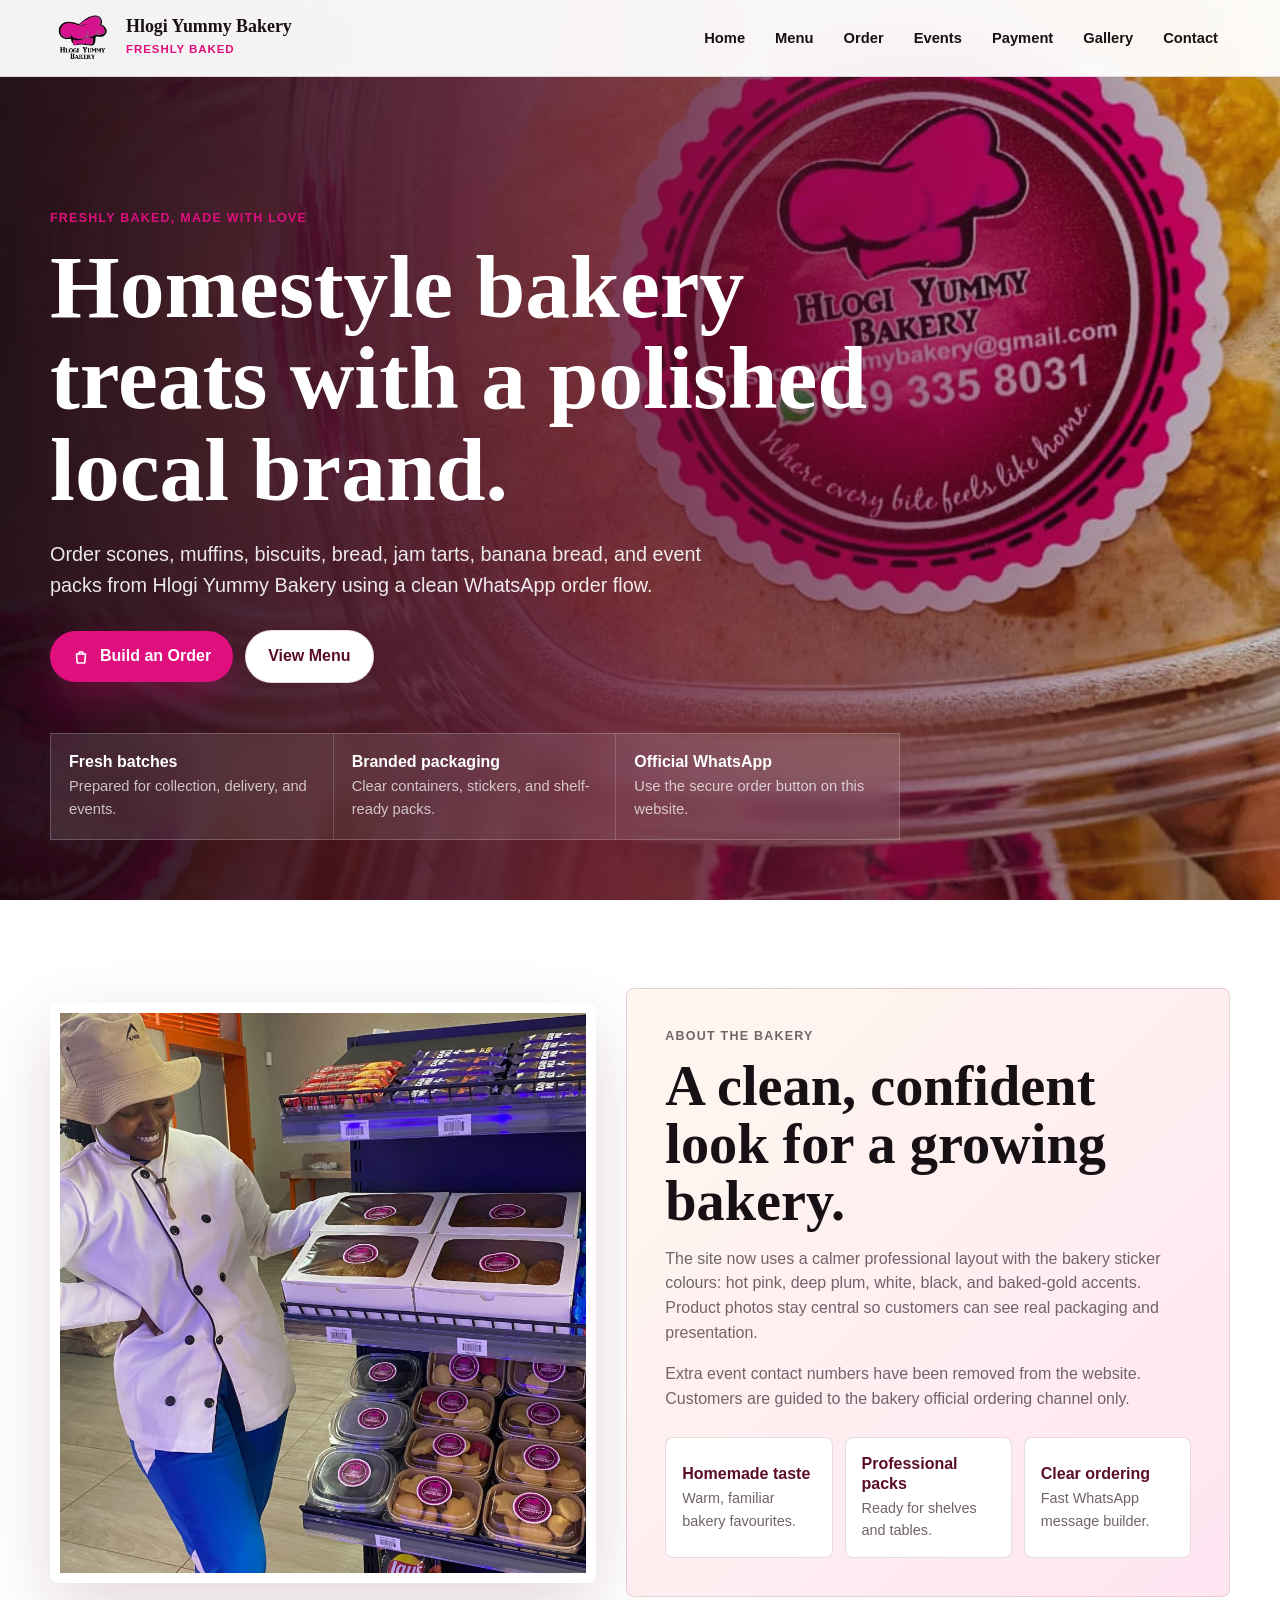
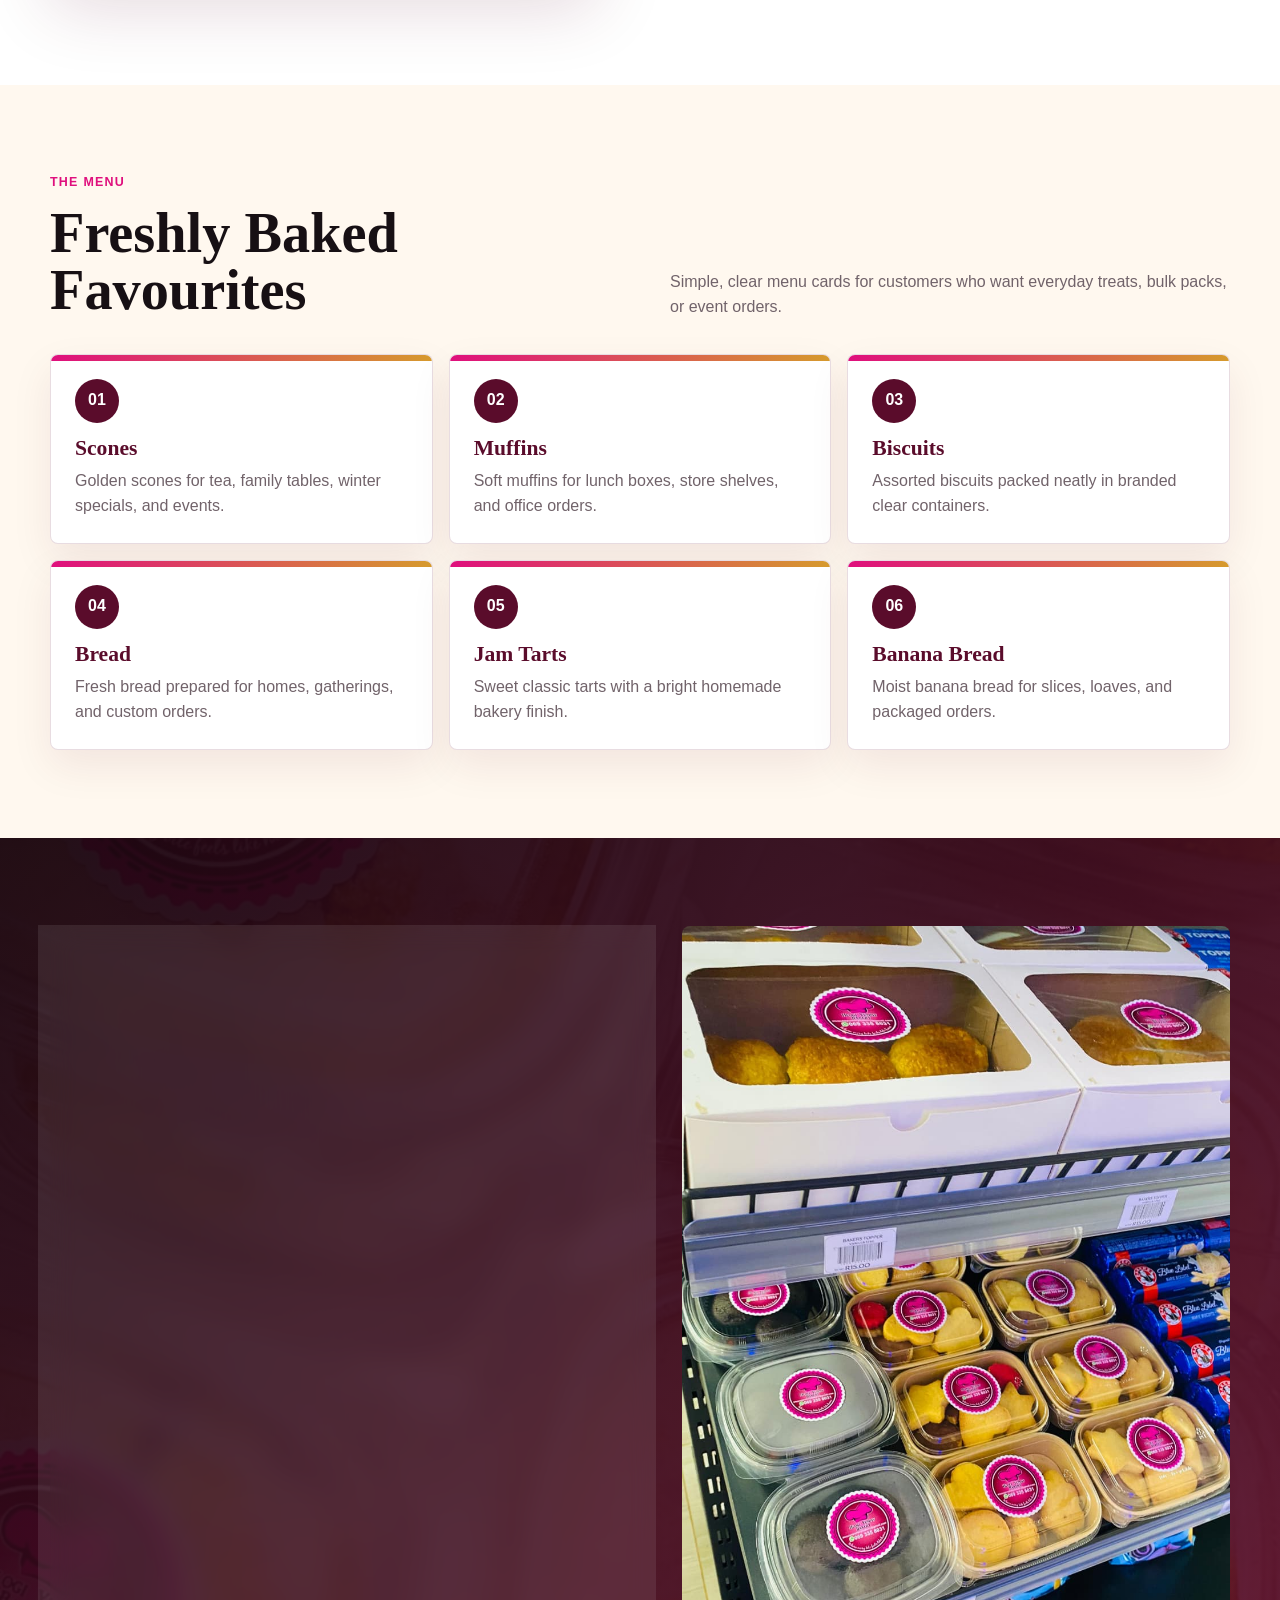
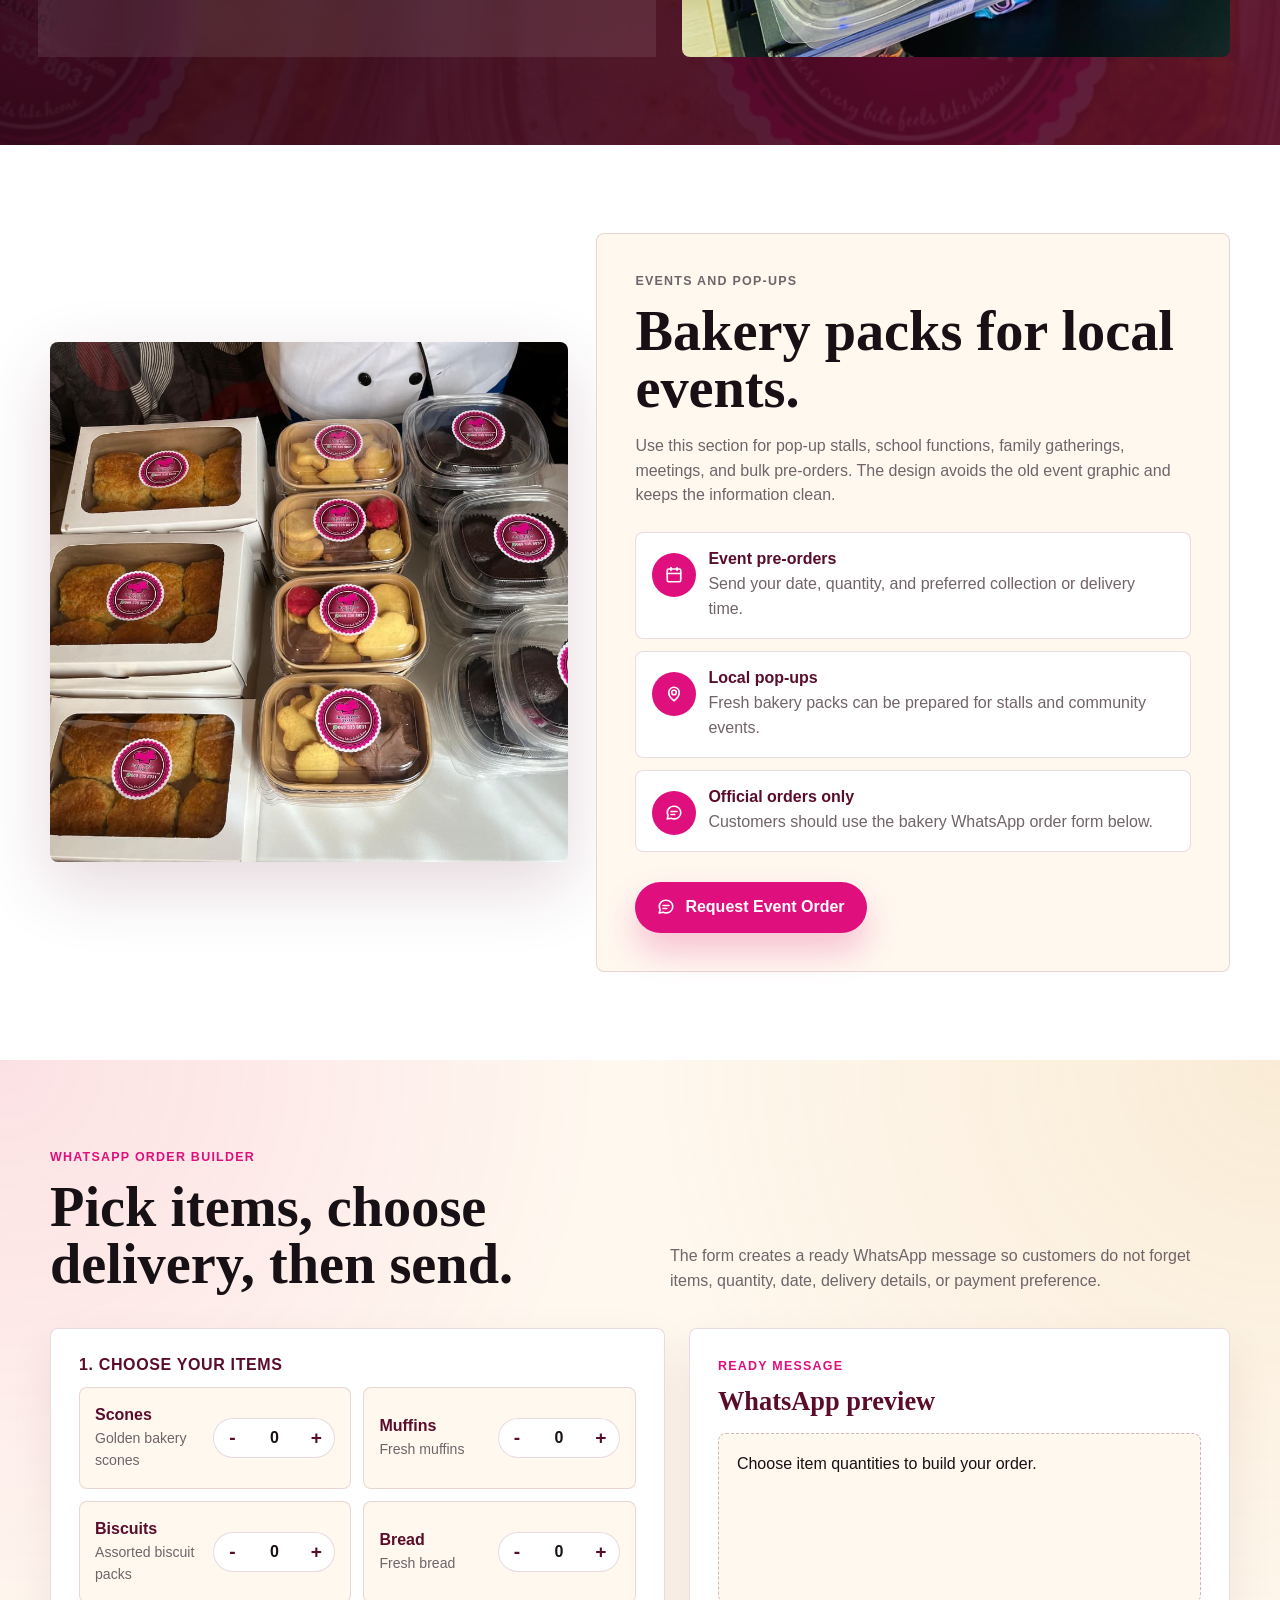
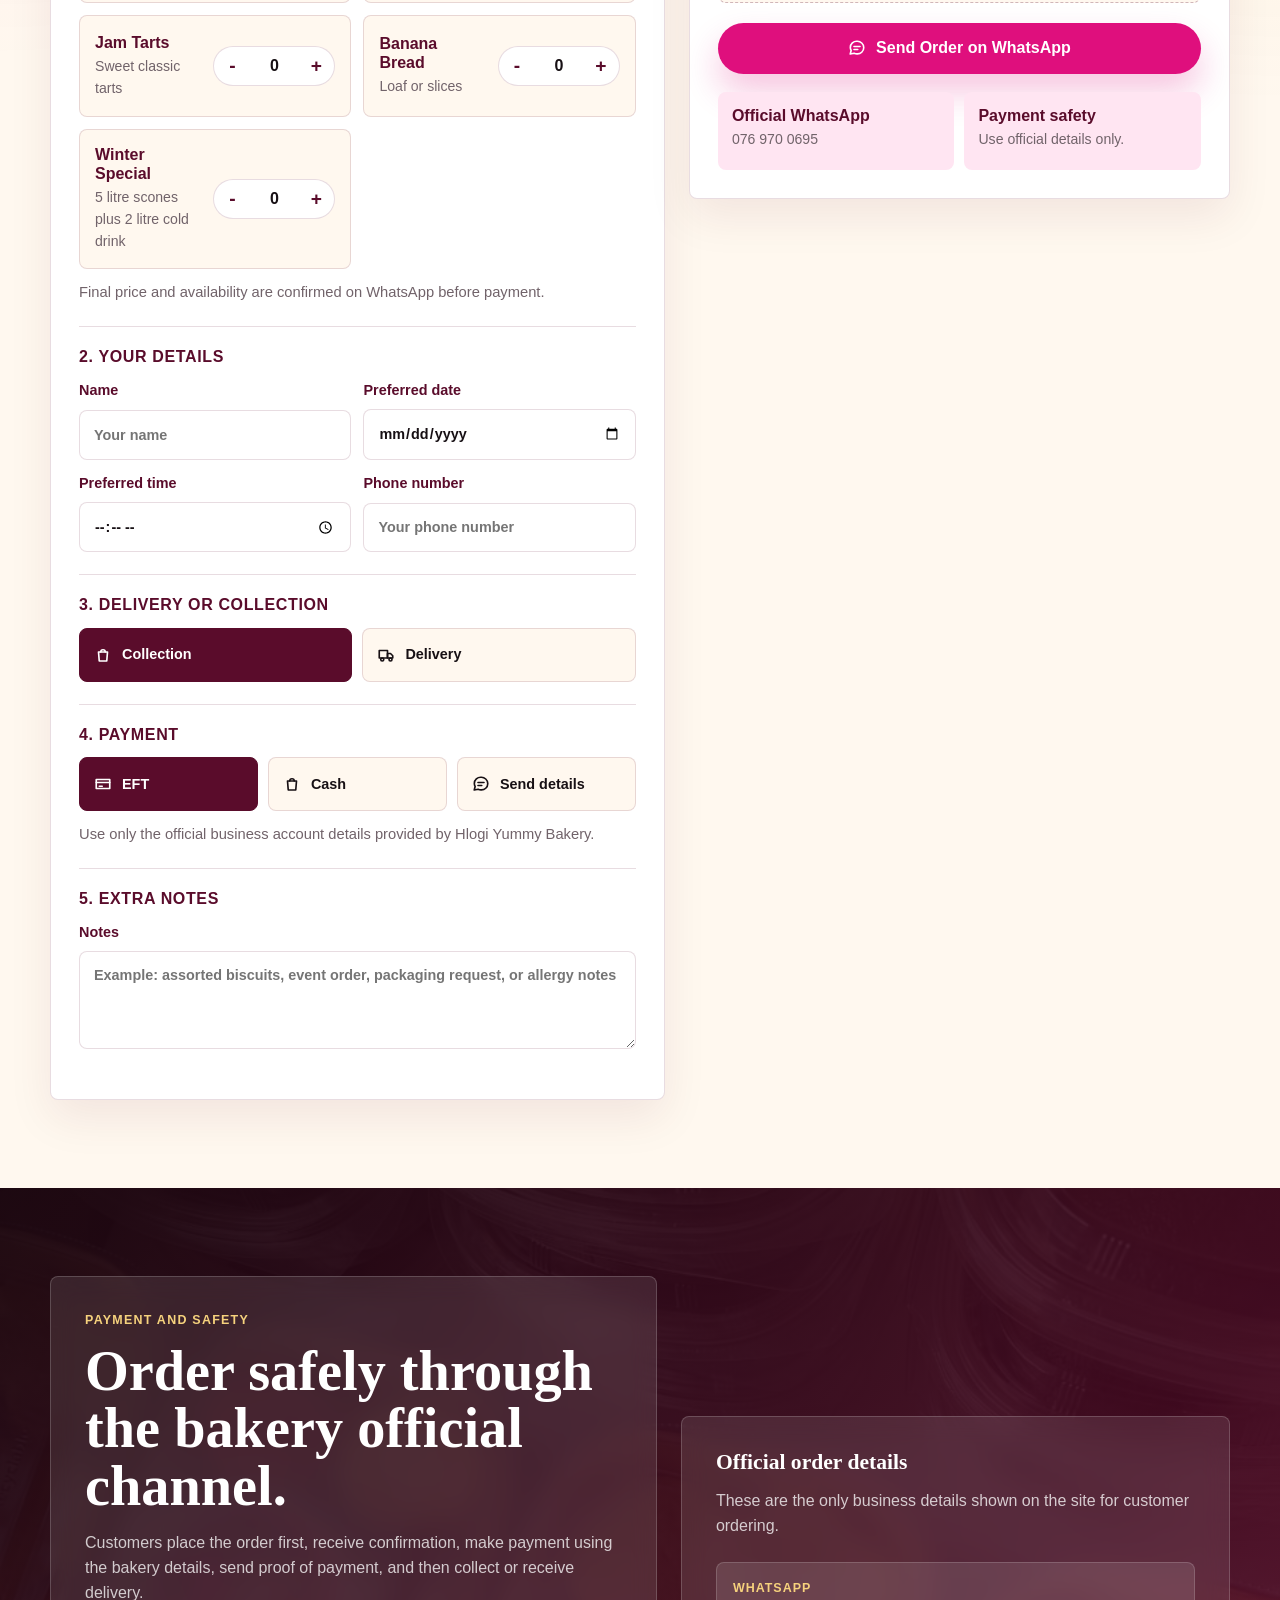
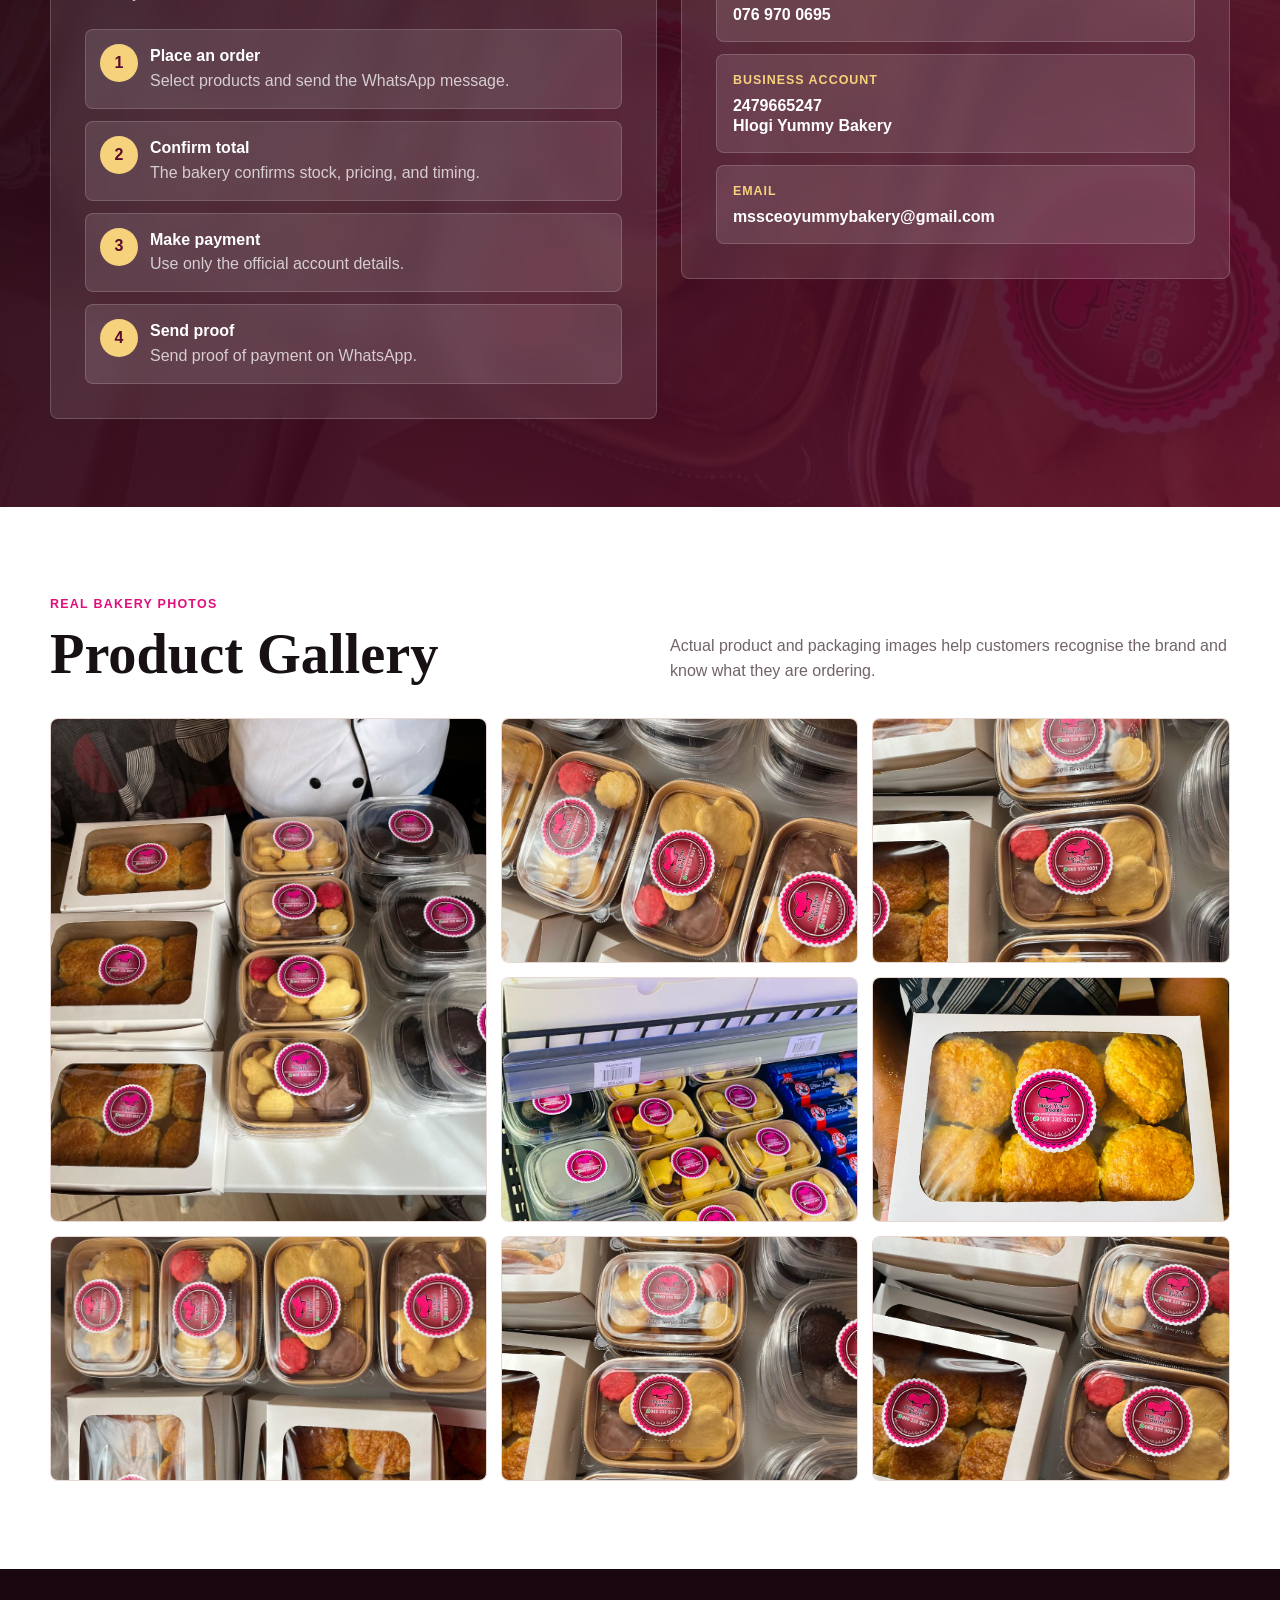
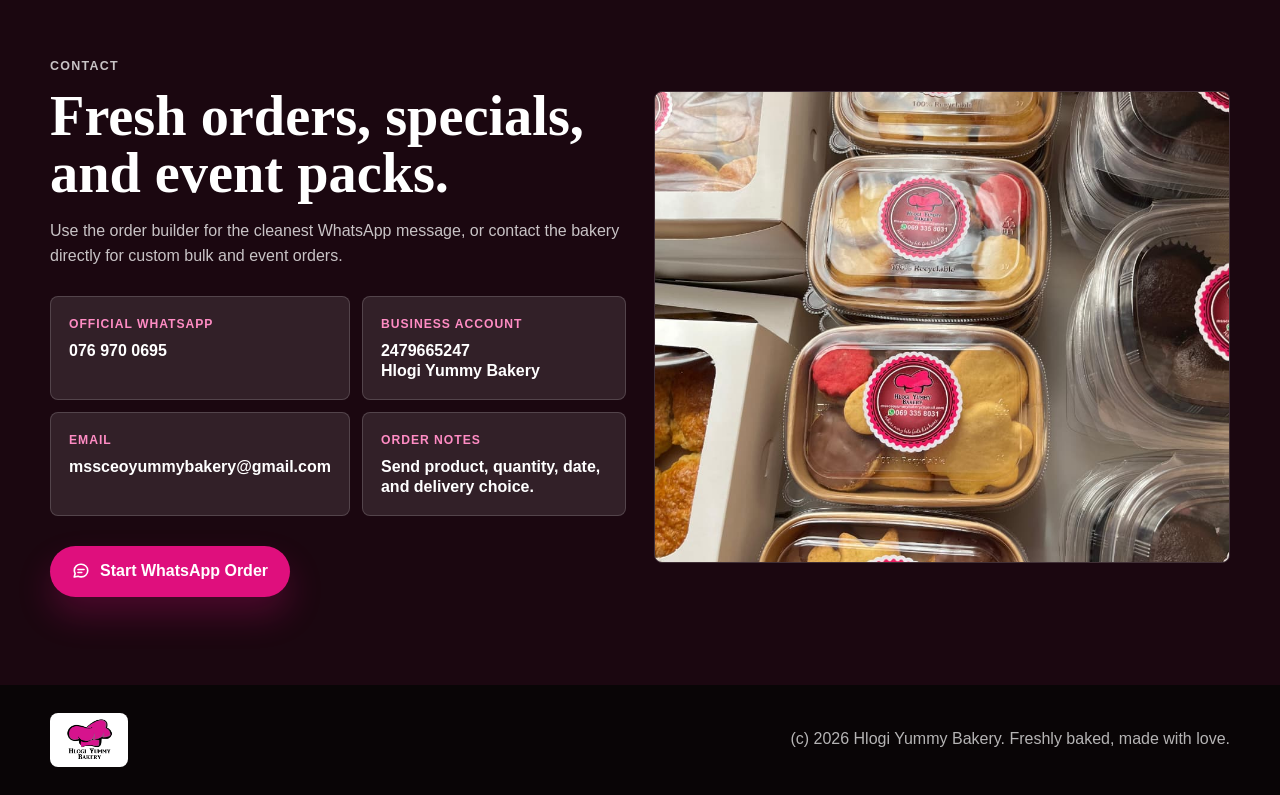
==== index.html @ 064616af "Add files via upload" ====
<!DOCTYPE html>
<html lang="en">
<head>
    <meta charset="UTF-8">
    <meta name="viewport" content="width=device-width, initial-scale=1.0">
    <title>Hlogi Yummy Bakery | Freshly Baked, Made with Love</title>
    <style>
        :root {
            --pink: #df0f7d;
            --pink-soft: #ffe5f2;
            --plum: #5a0c2b;
            --plum-dark: #1b0710;
            --ink: #171014;
            --muted: #71636a;
            --cream: #fff8ef;
            --white: #ffffff;
            --gold: #d69a2d;
            --line: rgba(90, 12, 43, 0.14);
            --shadow: 0 24px 70px rgba(90, 12, 43, 0.16);
            --radius: 8px;
        }

        * { box-sizing: border-box; }
        html { scroll-behavior: smooth; }
        body {
            margin: 0;
            color: var(--ink);
            background: var(--cream);
            font-family: Arial, Helvetica, sans-serif;
            line-height: 1.55;
        }
        img { display: block; width: 100%; }
        a { color: inherit; }
        button, input, textarea { font: inherit; }

        .icon {
            width: 18px;
            height: 18px;
            flex: 0 0 auto;
            fill: none;
            stroke: currentColor;
            stroke-linecap: round;
            stroke-linejoin: round;
            stroke-width: 2.2;
        }

        .button {
            min-height: 48px;
            display: inline-flex;
            align-items: center;
            justify-content: center;
            gap: 10px;
            padding: 13px 22px;
            border: 0;
            border-radius: 999px;
            color: var(--white);
            background: var(--pink);
            font-weight: 900;
            text-decoration: none;
            cursor: pointer;
            box-shadow: 0 18px 34px rgba(223, 15, 125, 0.24);
            transition: transform 180ms ease, background 180ms ease;
        }
        .button:hover { transform: translateY(-2px); background: var(--plum); }
        .button.secondary {
            color: var(--plum);
            background: var(--white);
            border: 1px solid var(--line);
            box-shadow: none;
        }

        .nav {
            position: fixed;
            inset: 0 0 auto;
            z-index: 50;
            background: rgba(255, 255, 255, 0.95);
            border-bottom: 1px solid var(--line);
            backdrop-filter: blur(18px);
        }
        .nav-inner {
            width: min(1180px, calc(100% - 32px));
            min-height: 76px;
            margin: 0 auto;
            display: flex;
            align-items: center;
            justify-content: space-between;
            gap: 22px;
        }
        .brand {
            min-width: max-content;
            display: flex;
            align-items: center;
            gap: 12px;
            text-decoration: none;
        }
        .brand img {
            width: 64px;
            height: 50px;
            object-fit: contain;
        }
        .brand-copy {
            display: block;
        }
        .brand-copy strong {
            display: block;
            color: var(--ink);
            font-family: Georgia, "Times New Roman", serif;
            font-size: 1.12rem;
            line-height: 1;
        }
        .brand-copy span {
            display: block;
            margin-top: 5px;
            color: var(--pink);
            font-size: 0.72rem;
            font-weight: 900;
            letter-spacing: 0.08em;
            text-transform: uppercase;
        }
        .nav-links {
            display: flex;
            align-items: center;
            justify-content: flex-end;
            gap: 6px;
            flex-wrap: wrap;
        }
        .nav-links a {
            padding: 10px 12px;
            border-radius: 999px;
            color: var(--ink);
            font-size: 0.92rem;
            font-weight: 800;
            text-decoration: none;
        }
        .nav-links a:hover {
            color: var(--white);
            background: var(--pink);
        }
        .nav-toggle {
            display: none;
            width: 44px;
            height: 44px;
            place-items: center;
            border: 1px solid var(--line);
            border-radius: 50%;
            color: var(--plum);
            background: var(--white);
            cursor: pointer;
        }
        .nav-toggle span {
            width: 18px;
            height: 2px;
            display: block;
            background: currentColor;
            border-radius: 999px;
            transition: transform 180ms ease, opacity 180ms ease;
        }
        .nav-toggle span + span { margin-top: 4px; }
        .nav.is-open .nav-toggle span:first-child { transform: translateY(6px) rotate(45deg); }
        .nav.is-open .nav-toggle span:nth-child(2) { opacity: 0; }
        .nav.is-open .nav-toggle span:last-child { transform: translateY(-6px) rotate(-45deg); }

        .container {
            width: min(1180px, calc(100% - 44px));
            margin: 0 auto;
        }
        section { padding: 88px 0; }
        .eyebrow {
            margin: 0 0 12px;
            color: var(--pink);
            font-size: 0.78rem;
            font-weight: 900;
            letter-spacing: 0.1em;
            text-transform: uppercase;
        }
        h1, h2, h3 {
            margin: 0;
            font-family: Georgia, "Times New Roman", serif;
            line-height: 1.02;
            letter-spacing: 0;
        }
        h1 {
            max-width: 850px;
            color: var(--white);
            font-size: clamp(3rem, 7vw, 6rem);
            font-weight: 700;
        }
        h2 {
            color: var(--ink);
            font-size: clamp(2rem, 4.4vw, 3.8rem);
        }
        h3 {
            color: var(--plum);
            font-size: 1.35rem;
        }
        .section-head {
            display: flex;
            align-items: end;
            justify-content: space-between;
            gap: 28px;
            margin-bottom: 34px;
        }
        .section-head p:last-child {
            max-width: 560px;
            margin: 0;
            color: var(--muted);
        }

        .hero {
            min-height: 100vh;
            padding: 128px 0 60px;
            display: grid;
            align-items: end;
            background:
                linear-gradient(90deg, rgba(27, 7, 16, 0.94), rgba(90, 12, 43, 0.78) 48%, rgba(27, 7, 16, 0.18)),
                url("assets/hero-packaging.jpeg") center/cover;
        }
        .hero-logo {
            width: min(240px, 64vw);
            margin-bottom: 24px;
            padding: 14px;
            background: rgba(255, 255, 255, 0.95);
            border-radius: var(--radius);
            box-shadow: var(--shadow);
        }
        .hero p:not(.eyebrow) {
            max-width: 670px;
            margin: 24px 0 30px;
            color: rgba(255, 255, 255, 0.9);
            font-size: clamp(1.04rem, 2vw, 1.24rem);
        }
        .hero-actions {
            display: flex;
            align-items: center;
            gap: 12px;
            flex-wrap: wrap;
        }
        .hero-stats {
            width: min(850px, 100%);
            margin-top: 50px;
            display: grid;
            grid-template-columns: repeat(3, 1fr);
            border: 1px solid rgba(255, 255, 255, 0.2);
            background: rgba(255, 255, 255, 0.1);
            backdrop-filter: blur(12px);
        }
        .hero-stats div {
            padding: 18px;
            border-right: 1px solid rgba(255, 255, 255, 0.18);
        }
        .hero-stats div:last-child { border-right: 0; }
        .hero-stats strong {
            display: block;
            color: var(--white);
            line-height: 1.2;
        }
        .hero-stats span {
            display: block;
            margin-top: 4px;
            color: rgba(255, 255, 255, 0.72);
            font-size: 0.92rem;
        }

        .about {
            background: var(--white);
        }
        .about-grid {
            display: grid;
            grid-template-columns: 0.95fr 1.05fr;
            gap: 30px;
            align-items: center;
        }
        .photo-frame {
            overflow: hidden;
            border-radius: var(--radius);
            border: 10px solid var(--white);
            box-shadow: var(--shadow);
        }
        .photo-frame img {
            height: 560px;
            object-fit: cover;
        }
        .about-panel {
            padding: 38px;
            border: 1px solid var(--line);
            border-radius: var(--radius);
            background: linear-gradient(135deg, var(--cream), var(--pink-soft));
        }
        .about-panel p {
            color: var(--muted);
        }
        .brand-points {
            display: grid;
            grid-template-columns: repeat(3, 1fr);
            gap: 12px;
            margin-top: 26px;
        }
        .brand-points div {
            min-height: 82px;
            padding: 16px;
            display: grid;
            align-content: center;
            border: 1px solid var(--line);
            border-radius: var(--radius);
            background: var(--white);
        }
        .brand-points strong {
            color: var(--plum);
            line-height: 1.2;
        }
        .brand-points span {
            margin-top: 4px;
            color: var(--muted);
            font-size: 0.9rem;
        }

        .menu {
            background: var(--cream);
        }
        .menu-grid {
            display: grid;
            grid-template-columns: repeat(3, 1fr);
            gap: 16px;
        }
        .menu-card {
            min-height: 190px;
            padding: 24px;
            display: flex;
            flex-direction: column;
            justify-content: space-between;
            position: relative;
            overflow: hidden;
            border: 1px solid var(--line);
            border-radius: var(--radius);
            background: var(--white);
            box-shadow: 0 16px 42px rgba(90, 12, 43, 0.08);
        }
        .menu-card::before {
            content: "";
            position: absolute;
            inset: 0 0 auto;
            height: 6px;
            background: linear-gradient(90deg, var(--pink), var(--gold));
        }
        .menu-card .number {
            width: 44px;
            height: 44px;
            display: grid;
            place-items: center;
            border-radius: 50%;
            color: var(--white);
            background: var(--plum);
            font-weight: 900;
        }
        .menu-card p {
            margin: 10px 0 0;
            color: var(--muted);
        }

        .special {
            color: var(--white);
            background:
                linear-gradient(135deg, rgba(27, 7, 16, 0.96), rgba(90, 12, 43, 0.9)),
                url("assets/multi-packages.jpeg") center/cover;
        }
        .special h2,
        .special h3 { color: var(--white); }
        .special .eyebrow { color: #f6d27d; }
        .special-grid {
            display: grid;
            grid-template-columns: 1.05fr 0.95fr;
            gap: 26px;
            align-items: stretch;
        }
        .special-card {
            padding: 38px;
            border: 1px solid rgba(255, 255, 255, 0.18);
            border-radius: var(--radius);
            background: rgba(255, 255, 255, 0.09);
            backdrop-filter: blur(12px);
        }
        .special-card p {
            color: rgba(255, 255, 255, 0.76);
        }
        .special-facts {
            display: grid;
            grid-template-columns: repeat(3, 1fr);
            gap: 12px;
            margin: 26px 0;
        }
        .special-facts div {
            min-height: 100px;
            padding: 16px;
            border: 1px solid rgba(255, 255, 255, 0.18);
            border-radius: var(--radius);
            background: rgba(255, 255, 255, 0.12);
        }
        .special-facts strong {
            display: block;
            color: #f6d27d;
            font-size: 1.4rem;
            line-height: 1.1;
        }
        .special-facts span {
            display: block;
            margin-top: 5px;
            color: rgba(255, 255, 255, 0.72);
            font-size: 0.9rem;
        }
        .special-photo {
            overflow: hidden;
            border-radius: var(--radius);
        }
        .special-photo img {
            height: 100%;
            min-height: 430px;
            object-fit: cover;
        }

        .events {
            background: var(--white);
        }
        .event-grid {
            display: grid;
            grid-template-columns: 0.9fr 1.1fr;
            gap: 28px;
            align-items: center;
        }
        .event-image {
            overflow: hidden;
            border-radius: var(--radius);
            box-shadow: var(--shadow);
        }
        .event-image img {
            height: 520px;
            object-fit: cover;
        }
        .event-panel {
            padding: 38px;
            border: 1px solid var(--line);
            border-radius: var(--radius);
            background: var(--cream);
        }
        .event-panel p {
            color: var(--muted);
        }
        .event-list {
            display: grid;
            gap: 12px;
            margin: 24px 0 30px;
        }
        .event-item {
            display: grid;
            grid-template-columns: 44px 1fr;
            gap: 12px;
            align-items: start;
            padding: 16px;
            border: 1px solid var(--line);
            border-radius: var(--radius);
            background: var(--white);
        }
        .event-item .bubble {
            width: 44px;
            height: 44px;
            display: grid;
            place-items: center;
            border-radius: 50%;
            color: var(--white);
            background: var(--pink);
        }
        .event-item strong {
            display: block;
            color: var(--plum);
            line-height: 1.2;
        }
        .event-item span {
            display: block;
            margin-top: 4px;
            color: var(--muted);
        }

        .order {
            background:
                radial-gradient(circle at top left, rgba(223, 15, 125, 0.1), transparent 28%),
                radial-gradient(circle at top right, rgba(214, 154, 45, 0.13), transparent 30%),
                var(--cream);
        }
        .order-layout {
            display: grid;
            grid-template-columns: 1fr 0.88fr;
            gap: 24px;
            align-items: start;
        }
        .order-builder,
        .summary-panel {
            padding: 28px;
            border: 1px solid var(--line);
            border-radius: var(--radius);
            background: var(--white);
            box-shadow: 0 18px 45px rgba(90, 12, 43, 0.08);
        }
        .form-section {
            padding: 22px 0;
            border-top: 1px solid var(--line);
        }
        .form-section:first-child {
            padding-top: 0;
            border-top: 0;
        }
        .form-section h3 {
            margin-bottom: 14px;
            font-family: Arial, Helvetica, sans-serif;
            font-size: 1rem;
            font-weight: 900;
            letter-spacing: 0.04em;
            text-transform: uppercase;
        }
        .order-products {
            display: grid;
            grid-template-columns: repeat(2, 1fr);
            gap: 12px;
        }
        .product-row {
            min-height: 102px;
            padding: 15px;
            display: grid;
            grid-template-columns: 1fr auto;
            gap: 12px;
            align-items: center;
            border: 1px solid var(--line);
            border-radius: var(--radius);
            background: var(--cream);
        }
        .product-row strong {
            display: block;
            color: var(--plum);
            line-height: 1.2;
        }
        .product-row span {
            display: block;
            margin-top: 4px;
            color: var(--muted);
            font-size: 0.88rem;
        }
        .quantity-control {
            display: grid;
            grid-template-columns: 36px 48px 36px;
            align-items: center;
            overflow: hidden;
            border: 1px solid var(--line);
            border-radius: 999px;
            background: var(--white);
        }
        .quantity-control button {
            width: 36px;
            height: 38px;
            border: 0;
            color: var(--plum);
            background: transparent;
            font-size: 1.2rem;
            font-weight: 900;
            cursor: pointer;
        }
        .quantity-control input {
            width: 48px;
            height: 38px;
            border: 0;
            color: var(--ink);
            background: transparent;
            font-weight: 900;
            text-align: center;
        }
        .quantity-control input::-webkit-outer-spin-button,
        .quantity-control input::-webkit-inner-spin-button {
            margin: 0;
            appearance: none;
        }
        .field-grid {
            display: grid;
            grid-template-columns: repeat(2, 1fr);
            gap: 12px;
        }
        .field,
        .choice {
            display: grid;
            gap: 8px;
        }
        label {
            color: var(--plum);
            font-size: 0.9rem;
            font-weight: 900;
        }
        input[type="text"],
        input[type="date"],
        input[type="time"],
        textarea {
            width: 100%;
            min-height: 48px;
            padding: 12px 14px;
            border: 1px solid var(--line);
            border-radius: var(--radius);
            color: var(--ink);
            background: var(--white);
            outline: none;
        }
        textarea {
            min-height: 98px;
            resize: vertical;
        }
        input:focus,
        textarea:focus {
            border-color: var(--pink);
            box-shadow: 0 0 0 4px rgba(223, 15, 125, 0.12);
        }
        .choice-grid {
            display: grid;
            grid-template-columns: repeat(2, 1fr);
            gap: 10px;
        }
        .choice-grid.three {
            grid-template-columns: repeat(3, 1fr);
        }
        .choice input {
            position: absolute;
            opacity: 0;
            pointer-events: none;
        }
        .choice span {
            min-height: 54px;
            display: flex;
            align-items: center;
            gap: 10px;
            padding: 13px 14px;
            border: 1px solid var(--line);
            border-radius: var(--radius);
            color: var(--ink);
            background: var(--cream);
            font-weight: 800;
            cursor: pointer;
        }
        .choice input:checked + span {
            color: var(--white);
            background: var(--plum);
            border-color: var(--plum);
        }
        .delivery-fields[hidden] { display: none; }
        .delivery-fields { margin-top: 12px; }
        .form-note {
            margin: 12px 0 0;
            color: var(--muted);
            font-size: 0.92rem;
        }
        .summary-panel {
            position: sticky;
            top: 100px;
        }
        .summary-panel h3 {
            font-size: 1.65rem;
        }
        .summary-box {
            min-height: 170px;
            margin: 18px 0 20px;
            padding: 18px;
            white-space: pre-line;
            border: 1px dashed rgba(90, 12, 43, 0.28);
            border-radius: var(--radius);
            color: var(--ink);
            background: var(--cream);
        }
        .summary-panel .button { width: 100%; }
        .summary-meta {
            display: grid;
            grid-template-columns: repeat(2, 1fr);
            gap: 10px;
            margin-top: 18px;
        }
        .summary-meta div {
            min-height: 78px;
            padding: 14px;
            border-radius: var(--radius);
            background: var(--pink-soft);
        }
        .summary-meta strong {
            display: block;
            color: var(--plum);
            line-height: 1.2;
        }
        .summary-meta span {
            display: block;
            margin-top: 4px;
            color: var(--muted);
            font-size: 0.88rem;
        }

        .payment {
            color: var(--white);
            background:
                linear-gradient(135deg, rgba(27, 7, 16, 0.96), rgba(90, 12, 43, 0.9)),
                url("assets/cookie-packs.jpeg") center/cover;
        }
        .payment h2,
        .payment h3 { color: var(--white); }
        .payment .eyebrow { color: #f6d27d; }
        .payment-grid {
            display: grid;
            grid-template-columns: 1.05fr 0.95fr;
            gap: 24px;
            align-items: center;
        }
        .payment-card,
        .payment-details {
            padding: 34px;
            border: 1px solid rgba(255, 255, 255, 0.18);
            border-radius: var(--radius);
            background: rgba(255, 255, 255, 0.1);
            backdrop-filter: blur(12px);
        }
        .payment-card p,
        .payment-details p {
            color: rgba(255, 255, 255, 0.76);
        }
        .steps {
            display: grid;
            gap: 12px;
            margin: 24px 0 0;
            padding: 0;
            list-style: none;
        }
        .steps li {
            display: grid;
            grid-template-columns: 38px 1fr;
            gap: 12px;
            padding: 14px;
            border: 1px solid rgba(255, 255, 255, 0.16);
            border-radius: var(--radius);
            background: rgba(255, 255, 255, 0.11);
        }
        .steps b {
            width: 38px;
            height: 38px;
            display: grid;
            place-items: center;
            border-radius: 50%;
            color: var(--plum);
            background: #f6d27d;
        }
        .steps strong {
            display: block;
            color: var(--white);
        }
        .steps span {
            color: rgba(255, 255, 255, 0.74);
        }
        .detail-list {
            display: grid;
            gap: 12px;
            margin-top: 24px;
        }
        .detail-list div {
            padding: 16px;
            border: 1px solid rgba(255, 255, 255, 0.16);
            border-radius: var(--radius);
            background: rgba(255, 255, 255, 0.11);
        }
        .detail-list span {
            display: block;
            color: #f6d27d;
            font-size: 0.78rem;
            font-weight: 900;
            letter-spacing: 0.08em;
            text-transform: uppercase;
        }
        .detail-list strong {
            display: block;
            margin-top: 6px;
            color: var(--white);
            line-height: 1.25;
        }

        .gallery {
            background: var(--white);
        }
        .gallery-grid {
            display: grid;
            grid-template-columns: 1.1fr 0.9fr 0.9fr;
            grid-auto-rows: 245px;
            gap: 14px;
        }
        .gallery-item {
            margin: 0;
            overflow: hidden;
            border: 1px solid var(--line);
            border-radius: var(--radius);
            background: var(--cream);
        }
        .gallery-item.large { grid-row: span 2; }
        .gallery-item img {
            height: 100%;
            object-fit: cover;
            transition: transform 240ms ease;
        }
        .gallery-item:hover img { transform: scale(1.04); }

        .contact {
            color: var(--white);
            background: var(--plum-dark);
        }
        .contact-grid {
            display: grid;
            grid-template-columns: 1fr 1fr;
            gap: 28px;
            align-items: center;
        }
        .contact h2 { color: var(--white); }
        .contact p {
            max-width: 590px;
            color: rgba(255, 255, 255, 0.76);
        }
        .contact-details {
            display: grid;
            grid-template-columns: repeat(2, 1fr);
            gap: 12px;
            margin: 28px 0 30px;
        }
        .contact-details div {
            min-height: 98px;
            padding: 18px;
            border: 1px solid rgba(255, 255, 255, 0.16);
            border-radius: var(--radius);
            background: rgba(255, 255, 255, 0.1);
        }
        .contact-details span {
            display: block;
            color: #ff8cc4;
            font-size: 0.76rem;
            font-weight: 900;
            letter-spacing: 0.08em;
            text-transform: uppercase;
        }
        .contact-details strong {
            display: block;
            margin-top: 7px;
            color: var(--white);
            line-height: 1.25;
        }
        .contact-photo {
            overflow: hidden;
            border-radius: var(--radius);
            border: 1px solid rgba(255, 255, 255, 0.16);
        }
        .contact-photo img {
            height: 470px;
            object-fit: cover;
        }

        footer {
            padding: 28px 0;
            color: rgba(255, 255, 255, 0.7);
            background: #090506;
        }
        .footer-inner {
            width: min(1180px, calc(100% - 44px));
            margin: 0 auto;
            display: flex;
            align-items: center;
            justify-content: space-between;
            gap: 18px;
            flex-wrap: wrap;
        }
        .footer-inner img {
            width: 78px;
            height: 54px;
            object-fit: contain;
            padding: 4px;
            border-radius: var(--radius);
            background: var(--white);
        }

        @media (max-width: 980px) {
            .hero { padding-top: 156px; }
            .about-grid,
            .special-grid,
            .event-grid,
            .order-layout,
            .payment-grid,
            .contact-grid {
                grid-template-columns: 1fr;
            }
            .menu-grid,
            .order-products {
                grid-template-columns: repeat(2, 1fr);
            }
            .summary-panel { position: static; }
            .gallery-grid { grid-template-columns: 1fr 1fr; }
            .gallery-item.large {
                grid-column: span 2;
                grid-row: span 1;
            }
        }

        @media (max-width: 680px) {
            .nav-inner {
                width: min(100% - 22px, 1180px);
                min-height: auto;
                padding: 10px 0;
                position: relative;
            }
            .brand img {
                width: 54px;
                height: 44px;
            }
            .brand-copy strong { font-size: 0.98rem; }
            .brand-copy span { font-size: 0.64rem; }
            .nav-toggle { display: inline-grid; }
            .nav-links {
                position: absolute;
                top: calc(100% + 10px);
                left: 0;
                right: 0;
                display: none;
                flex-direction: column;
                align-items: stretch;
                gap: 4px;
                padding: 10px;
                border: 1px solid var(--line);
                border-radius: var(--radius);
                background: var(--white);
                box-shadow: var(--shadow);
            }
            .nav.is-open .nav-links { display: flex; }
            .nav-links a {
                padding: 13px 14px;
                border-radius: var(--radius);
                font-size: 0.95rem;
            }
            .container,
            .footer-inner {
                width: min(100% - 32px, 1180px);
            }
            section { padding: 64px 0; }
            .hero {
                min-height: auto;
                padding: 116px 0 46px;
                background:
                    linear-gradient(180deg, rgba(27, 7, 16, 0.58), rgba(90, 12, 43, 0.6) 38%, rgba(27, 7, 16, 0.94)),
                    url("assets/closeup-packaging.jpeg") center top/cover;
            }
            .hero-actions,
            .button {
                width: 100%;
            }
            .hero-stats,
            .brand-points,
            .menu-grid,
            .special-facts,
            .order-products,
            .field-grid,
            .choice-grid,
            .choice-grid.three,
            .summary-meta,
            .contact-details,
            .gallery-grid {
                grid-template-columns: 1fr;
            }
            .hero-stats div {
                border-right: 0;
                border-bottom: 1px solid rgba(255, 255, 255, 0.18);
            }
            .hero-stats div:last-child { border-bottom: 0; }
            .section-head {
                align-items: flex-start;
                flex-direction: column;
            }
            .about-panel,
            .special-card,
            .event-panel,
            .order-builder,
            .summary-panel,
            .payment-card,
            .payment-details {
                padding: 22px;
            }
            .photo-frame img,
            .special-photo img,
            .event-image img,
            .contact-photo img {
                height: auto;
                min-height: 0;
            }
            .product-row { grid-template-columns: 1fr; }
            .quantity-control { width: 120px; }
            .gallery-grid { grid-auto-rows: 245px; }
            .gallery-item.large { grid-column: auto; }
            .footer-inner {
                align-items: flex-start;
                flex-direction: column;
            }
        }
    </style>
</head>
<body>
    <svg aria-hidden="true" focusable="false" width="0" height="0" style="position:absolute">
        <symbol id="icon-message" viewBox="0 0 24 24">
            <path d="M21 11.5a8.4 8.4 0 0 1-9 8.4 8.8 8.8 0 0 1-3.8-.9L3 20l1.2-4.7a8 8 0 0 1-1.1-4A8.5 8.5 0 0 1 12 3a8.5 8.5 0 0 1 9 8.5Z"></path>
            <path d="M8 10h8M8 14h5"></path>
        </symbol>
        <symbol id="icon-bag" viewBox="0 0 24 24">
            <path d="M6 8h12l-1 12H7L6 8Z"></path>
            <path d="M9 8a3 3 0 0 1 6 0"></path>
        </symbol>
        <symbol id="icon-calendar" viewBox="0 0 24 24">
            <path d="M5 4h14a2 2 0 0 1 2 2v13a2 2 0 0 1-2 2H5a2 2 0 0 1-2-2V6a2 2 0 0 1 2-2Z"></path>
            <path d="M16 2v4M8 2v4M3 10h18"></path>
        </symbol>
        <symbol id="icon-truck" viewBox="0 0 24 24">
            <path d="M3 6h11v10H3V6Z"></path>
            <path d="M14 10h4l3 3v3h-7v-6Z"></path>
            <path d="M7 20a2 2 0 1 0 0-4 2 2 0 0 0 0 4ZM18 20a2 2 0 1 0 0-4 2 2 0 0 0 0 4Z"></path>
        </symbol>
        <symbol id="icon-card" viewBox="0 0 24 24">
            <path d="M3 6h18v12H3V6Z"></path>
            <path d="M3 10h18M7 15h4"></path>
        </symbol>
        <symbol id="icon-location" viewBox="0 0 24 24">
            <path d="M12 21s7-5.1 7-11a7 7 0 0 0-14 0c0 5.9 7 11 7 11Z"></path>
            <path d="M12 13a3 3 0 1 0 0-6 3 3 0 0 0 0 6Z"></path>
        </symbol>
    </svg>

    <nav class="nav" aria-label="Main navigation">
        <div class="nav-inner">
            <a class="brand" href="#home" aria-label="Hlogi Yummy Bakery home">
                <img src="assets/logo.png" alt="Hlogi Yummy Bakery logo">
                <span class="brand-copy">
                    <strong>Hlogi Yummy Bakery</strong>
                    <span>Freshly baked</span>
                </span>
            </a>
            <button class="nav-toggle" type="button" aria-controls="navMenu" aria-expanded="false" aria-label="Open menu">
                <span></span>
                <span></span>
                <span></span>
            </button>
            <div class="nav-links" id="navMenu">
                <a href="#home">Home</a>
                <a href="#menu">Menu</a>
                <a href="#order">Order</a>
                <a href="#events">Events</a>
                <a href="#payment">Payment</a>
                <a href="#gallery">Gallery</a>
                <a href="#contact">Contact</a>
            </div>
        </div>
    </nav>

    <main>
        <section id="home" class="hero">
            <div class="container">
                
                <p class="eyebrow">Freshly baked, made with love</p>
                <h1>Homestyle bakery treats with a polished local brand.</h1>
                <p>Order scones, muffins, biscuits, bread, jam tarts, banana bread, and event packs from Hlogi Yummy Bakery using a clean WhatsApp order flow.</p>
                <div class="hero-actions">
                    <a class="button" href="#order"><svg class="icon"><use href="#icon-bag"></use></svg> Build an Order</a>
                    <a class="button secondary" href="#menu">View Menu</a>
                </div>
                <div class="hero-stats" aria-label="Bakery highlights">
                    <div><strong>Fresh batches</strong><span>Prepared for collection, delivery, and events.</span></div>
                    <div><strong>Branded packaging</strong><span>Clear containers, stickers, and shelf-ready packs.</span></div>
                    <div><strong>Official WhatsApp</strong><span>Use the secure order button on this website.</span></div>
                </div>
            </div>
        </section>

        <section class="about" aria-labelledby="about-title">
            <div class="container about-grid">
                <div class="photo-frame">
                    <img src="assets/store-shelf.jpeg" alt="Hlogi Yummy Bakery products displayed on a store shelf">
                </div>
                <div class="about-panel">
                    <p class="eyebrow">About the bakery</p>
                    <h2 id="about-title">A clean, confident look for a growing bakery.</h2>
                    <p>The site now uses a calmer professional layout with the bakery sticker colours: hot pink, deep plum, white, black, and baked-gold accents. Product photos stay central so customers can see real packaging and presentation.</p>
                    <p>Extra event contact numbers have been removed from the website. Customers are guided to the bakery official ordering channel only.</p>
                    <div class="brand-points">
                        <div><strong>Homemade taste</strong><span>Warm, familiar bakery favourites.</span></div>
                        <div><strong>Professional packs</strong><span>Ready for shelves and tables.</span></div>
                        <div><strong>Clear ordering</strong><span>Fast WhatsApp message builder.</span></div>
                    </div>
                </div>
            </div>
        </section>

        <section id="menu" class="menu" aria-labelledby="menu-title">
            <div class="container">
                <div class="section-head">
                    <div>
                        <p class="eyebrow">The menu</p>
                        <h2 id="menu-title">Freshly Baked Favourites</h2>
                    </div>
                    <p>Simple, clear menu cards for customers who want everyday treats, bulk packs, or event orders.</p>
                </div>
                <div class="menu-grid">
                    <article class="menu-card"><span class="number">01</span><div><h3>Scones</h3><p>Golden scones for tea, family tables, winter specials, and events.</p></div></article>
                    <article class="menu-card"><span class="number">02</span><div><h3>Muffins</h3><p>Soft muffins for lunch boxes, store shelves, and office orders.</p></div></article>
                    <article class="menu-card"><span class="number">03</span><div><h3>Biscuits</h3><p>Assorted biscuits packed neatly in branded clear containers.</p></div></article>
                    <article class="menu-card"><span class="number">04</span><div><h3>Bread</h3><p>Fresh bread prepared for homes, gatherings, and custom orders.</p></div></article>
                    <article class="menu-card"><span class="number">05</span><div><h3>Jam Tarts</h3><p>Sweet classic tarts with a bright homemade bakery finish.</p></div></article>
                    <article class="menu-card"><span class="number">06</span><div><h3>Banana Bread</h3><p>Moist banana bread for slices, loaves, and packaged orders.</p></div></article>
                </div>
            </div>
        </section>

        <section class="special" aria-labelledby="special-title">
            <div class="container special-grid">
                <div class="special-card">
                    <p class="eyebrow">Current special</p>
                    <h2 id="special-title">Winter scone bundle</h2>
                    <p>A professional special section replaces the busy poster design. Customers can request the bundle through the order form and confirm availability before payment.</p>
                    <div class="special-facts">
                        <div><strong>5 litre</strong><span>Scones</span></div>
                        <div><strong>R200</strong><span>Special price</span></div>
                        <div><strong>2 litre</strong><span>Cold drink included</span></div>
                    </div>
                    <a class="button" href="#order"><svg class="icon"><use href="#icon-bag"></use></svg> Order Special</a>
                </div>
                <div class="special-photo">
                    <img src="assets/scones-box.jpeg" alt="Box of fresh Hlogi Yummy Bakery scones">
                </div>
            </div>
        </section>

        <section id="events" class="events" aria-labelledby="events-title">
            <div class="container event-grid">
                <div class="event-image">
                    <img src="assets/counter-display.jpeg" alt="Hlogi Yummy Bakery boxed scones and biscuit packs on display">
                </div>
                <div class="event-panel">
                    <p class="eyebrow">Events and pop-ups</p>
                    <h2 id="events-title">Bakery packs for local events.</h2>
                    <p>Use this section for pop-up stalls, school functions, family gatherings, meetings, and bulk pre-orders. The design avoids the old event graphic and keeps the information clean.</p>
                    <div class="event-list">
                        <div class="event-item">
                            <span class="bubble"><svg class="icon"><use href="#icon-calendar"></use></svg></span>
                            <div><strong>Event pre-orders</strong><span>Send your date, quantity, and preferred collection or delivery time.</span></div>
                        </div>
                        <div class="event-item">
                            <span class="bubble"><svg class="icon"><use href="#icon-location"></use></svg></span>
                            <div><strong>Local pop-ups</strong><span>Fresh bakery packs can be prepared for stalls and community events.</span></div>
                        </div>
                        <div class="event-item">
                            <span class="bubble"><svg class="icon"><use href="#icon-message"></use></svg></span>
                            <div><strong>Official orders only</strong><span>Customers should use the bakery WhatsApp order form below.</span></div>
                        </div>
                    </div>
                    <a class="button" href="#order"><svg class="icon"><use href="#icon-message"></use></svg> Request Event Order</a>
                </div>
            </div>
        </section>

        <section id="order" class="order" aria-labelledby="order-title">
            <div class="container">
                <div class="section-head">
                    <div>
                        <p class="eyebrow">WhatsApp order builder</p>
                        <h2 id="order-title">Pick items, choose delivery, then send.</h2>
                    </div>
                    <p>The form creates a ready WhatsApp message so customers do not forget items, quantity, date, delivery details, or payment preference.</p>
                </div>
                <div class="order-layout">
                    <form class="order-builder" id="orderForm">
                        <div class="form-section">
                            <h3>1. Choose your items</h3>
                            <div class="order-products" aria-label="Bakery order items">
                                <div class="product-row" data-product="Scones"><div><strong>Scones</strong><span>Golden bakery scones</span></div><div class="quantity-control"><button type="button" data-step="-1" aria-label="Remove one scones">-</button><input type="number" min="0" value="0" inputmode="numeric" aria-label="Scones quantity"><button type="button" data-step="1" aria-label="Add one scones">+</button></div></div>
                                <div class="product-row" data-product="Muffins"><div><strong>Muffins</strong><span>Fresh muffins</span></div><div class="quantity-control"><button type="button" data-step="-1" aria-label="Remove one muffins">-</button><input type="number" min="0" value="0" inputmode="numeric" aria-label="Muffins quantity"><button type="button" data-step="1" aria-label="Add one muffins">+</button></div></div>
                                <div class="product-row" data-product="Biscuits"><div><strong>Biscuits</strong><span>Assorted biscuit packs</span></div><div class="quantity-control"><button type="button" data-step="-1" aria-label="Remove one biscuits">-</button><input type="number" min="0" value="0" inputmode="numeric" aria-label="Biscuits quantity"><button type="button" data-step="1" aria-label="Add one biscuits">+</button></div></div>
                                <div class="product-row" data-product="Bread"><div><strong>Bread</strong><span>Fresh bread</span></div><div class="quantity-control"><button type="button" data-step="-1" aria-label="Remove one bread">-</button><input type="number" min="0" value="0" inputmode="numeric" aria-label="Bread quantity"><button type="button" data-step="1" aria-label="Add one bread">+</button></div></div>
                                <div class="product-row" data-product="Jam tarts"><div><strong>Jam Tarts</strong><span>Sweet classic tarts</span></div><div class="quantity-control"><button type="button" data-step="-1" aria-label="Remove one jam tarts">-</button><input type="number" min="0" value="0" inputmode="numeric" aria-label="Jam tarts quantity"><button type="button" data-step="1" aria-label="Add one jam tarts">+</button></div></div>
                                <div class="product-row" data-product="Banana bread"><div><strong>Banana Bread</strong><span>Loaf or slices</span></div><div class="quantity-control"><button type="button" data-step="-1" aria-label="Remove one banana bread">-</button><input type="number" min="0" value="0" inputmode="numeric" aria-label="Banana bread quantity"><button type="button" data-step="1" aria-label="Add one banana bread">+</button></div></div>
                                <div class="product-row" data-product="Winter special"><div><strong>Winter Special</strong><span>5 litre scones plus 2 litre cold drink</span></div><div class="quantity-control"><button type="button" data-step="-1" aria-label="Remove one winter special">-</button><input type="number" min="0" value="0" inputmode="numeric" aria-label="Winter special quantity"><button type="button" data-step="1" aria-label="Add one winter special">+</button></div></div>
                            </div>
                            <p class="form-note">Final price and availability are confirmed on WhatsApp before payment.</p>
                        </div>

                        <div class="form-section">
                            <h3>2. Your details</h3>
                            <div class="field-grid">
                                <label class="field">Name<input id="customerName" type="text" placeholder="Your name"></label>
                                <label class="field">Preferred date<input id="orderDate" type="date"></label>
                                <label class="field">Preferred time<input id="orderTime" type="time"></label>
                                <label class="field">Phone number<input id="customerPhone" type="text" placeholder="Your phone number"></label>
                            </div>
                        </div>

                        <div class="form-section">
                            <h3>3. Delivery or collection</h3>
                            <div class="choice-grid">
                                <label class="choice"><input type="radio" name="fulfilment" value="Collection" checked><span><svg class="icon"><use href="#icon-bag"></use></svg> Collection</span></label>
                                <label class="choice"><input type="radio" name="fulfilment" value="Delivery"><span><svg class="icon"><use href="#icon-truck"></use></svg> Delivery</span></label>
                            </div>
                            <div class="delivery-fields" id="deliveryFields" hidden>
                                <label class="field">Delivery address<textarea id="deliveryAddress" placeholder="Street address, area, and delivery notes"></textarea></label>
                                <p class="form-note">Delivery fee and availability can be confirmed before payment.</p>
                            </div>
                        </div>

                        <div class="form-section">
                            <h3>4. Payment</h3>
                            <div class="choice-grid three">
                                <label class="choice"><input type="radio" name="payment" value="EFT / bank transfer" checked><span><svg class="icon"><use href="#icon-card"></use></svg> EFT</span></label>
                                <label class="choice"><input type="radio" name="payment" value="Cash on collection"><span><svg class="icon"><use href="#icon-bag"></use></svg> Cash</span></label>
                                <label class="choice"><input type="radio" name="payment" value="Please send payment details"><span><svg class="icon"><use href="#icon-message"></use></svg> Send details</span></label>
                            </div>
                            <p class="form-note">Use only the official business account details provided by Hlogi Yummy Bakery.</p>
                        </div>

                        <div class="form-section">
                            <h3>5. Extra notes</h3>
                            <label class="field">Notes<textarea id="orderNotes" placeholder="Example: assorted biscuits, event order, packaging request, or allergy notes"></textarea></label>
                        </div>
                    </form>

                    <aside class="summary-panel" aria-live="polite">
                        <p class="eyebrow">Ready message</p>
                        <h3>WhatsApp preview</h3>
                        <div class="summary-box" id="summaryBox">Choose item quantities to build your order.</div>
                        <button class="button" type="submit" form="orderForm"><svg class="icon"><use href="#icon-message"></use></svg> Send Order on WhatsApp</button>
                        <div class="summary-meta">
                            <div><strong>Official WhatsApp</strong><span>076 970 0695</span></div>
                            <div><strong>Payment safety</strong><span>Use official details only.</span></div>
                        </div>
                    </aside>
                </div>
            </div>
        </section>

        <section id="payment" class="payment" aria-labelledby="payment-title">
            <div class="container payment-grid">
                <div class="payment-card">
                    <p class="eyebrow">Payment and safety</p>
                    <h2 id="payment-title">Order safely through the bakery official channel.</h2>
                    <p>Customers place the order first, receive confirmation, make payment using the bakery details, send proof of payment, and then collect or receive delivery.</p>
                    <ul class="steps">
                        <li><b>1</b><div><strong>Place an order</strong><span>Select products and send the WhatsApp message.</span></div></li>
                        <li><b>2</b><div><strong>Confirm total</strong><span>The bakery confirms stock, pricing, and timing.</span></div></li>
                        <li><b>3</b><div><strong>Make payment</strong><span>Use only the official account details.</span></div></li>
                        <li><b>4</b><div><strong>Send proof</strong><span>Send proof of payment on WhatsApp.</span></div></li>
                    </ul>
                </div>
                <div class="payment-details">
                    <h3>Official order details</h3>
                    <p>These are the only business details shown on the site for customer ordering.</p>
                    <div class="detail-list">
                        <div><span>WhatsApp</span><strong>076 970 0695</strong></div>
                        <div><span>Business account</span><strong>2479665247<br>Hlogi Yummy Bakery</strong></div>
                        <div><span>Email</span><strong>mssceoyummybakery@gmail.com</strong></div>
                    </div>
                </div>
            </div>
        </section>

        <section id="gallery" class="gallery" aria-labelledby="gallery-title">
            <div class="container">
                <div class="section-head">
                    <div>
                        <p class="eyebrow">Real bakery photos</p>
                        <h2 id="gallery-title">Product Gallery</h2>
                    </div>
                    <p>Actual product and packaging images help customers recognise the brand and know what they are ordering.</p>
                </div>
                <div class="gallery-grid">
                    <figure class="gallery-item large"><img src="assets/counter-display.jpeg" alt="Hlogi Yummy Bakery products displayed on a counter"></figure>
                    <figure class="gallery-item"><img src="assets/cookie-packs.jpeg" alt="Assorted biscuit packs with bakery stickers"></figure>
                    <figure class="gallery-item"><img src="assets/packaged-biscuits.jpeg" alt="Packaged biscuits and muffins"></figure>
                    <figure class="gallery-item"><img src="assets/scones-box.jpeg" alt="Box of fresh scones"></figure>
                    <figure class="gallery-item"><img src="assets/mixed-boxes.jpeg" alt="Scones and biscuit boxes"></figure>
                    <figure class="gallery-item"><img src="assets/shelf-display.jpeg" alt="Bakery products arranged on a shelf"></figure>
                    <figure class="gallery-item"><img src="assets/display-stack.jpeg" alt="Stacked bakery containers"></figure>
                    <figure class="gallery-item"><img src="assets/closeup-packaging.jpeg" alt="Close up of packaged scones"></figure>
                </div>
            </div>
        </section>

        <section id="contact" class="contact" aria-labelledby="contact-title">
            <div class="container contact-grid">
                <div>
                    <p class="eyebrow">Contact</p>
                    <h2 id="contact-title">Fresh orders, specials, and event packs.</h2>
                    <p>Use the order builder for the cleanest WhatsApp message, or contact the bakery directly for custom bulk and event orders.</p>
                    <div class="contact-details">
                        <div><span>Official WhatsApp</span><strong>076 970 0695</strong></div>
                        <div><span>Business account</span><strong>2479665247<br>Hlogi Yummy Bakery</strong></div>
                        <div><span>Email</span><strong>mssceoyummybakery@gmail.com</strong></div>
                        <div><span>Order notes</span><strong>Send product, quantity, date, and delivery choice.</strong></div>
                    </div>
                    <a class="button" href="#order"><svg class="icon"><use href="#icon-message"></use></svg> Start WhatsApp Order</a>
                </div>
                <div class="contact-photo">
                    <img src="assets/display-stack.jpeg" alt="Hlogi Yummy Bakery packaged goods">
                </div>
            </div>
        </section>
    </main>

    <footer>
        <div class="footer-inner">
            <img src="assets/logo.png" alt="Hlogi Yummy Bakery logo">
            <span>(c) 2026 Hlogi Yummy Bakery. Freshly baked, made with love.</span>
        </div>
    </footer>

    <script>
        const WHATSAPP_NUMBER = "27769700695";
        const orderForm = document.querySelector("#orderForm");
        const summaryBox = document.querySelector("#summaryBox");
        const deliveryFields = document.querySelector("#deliveryFields");
        const deliveryAddress = document.querySelector("#deliveryAddress");
        const productRows = [...document.querySelectorAll(".product-row")];
        const nav = document.querySelector(".nav");
        const navToggle = document.querySelector(".nav-toggle");
        const navLinks = document.querySelector("#navMenu");

        function closeMobileNav() {
            nav.classList.remove("is-open");
            navToggle.setAttribute("aria-expanded", "false");
            navToggle.setAttribute("aria-label", "Open menu");
        }

        navToggle.addEventListener("click", () => {
            const isOpen = nav.classList.toggle("is-open");
            navToggle.setAttribute("aria-expanded", String(isOpen));
            navToggle.setAttribute("aria-label", isOpen ? "Close menu" : "Open menu");
        });

        navLinks.querySelectorAll("a").forEach((link) => {
            link.addEventListener("click", closeMobileNav);
        });

        document.addEventListener("click", (event) => {
            if (!nav.contains(event.target)) {
                closeMobileNav();
            }
        });

        document.addEventListener("keydown", (event) => {
            if (event.key === "Escape") {
                closeMobileNav();
            }
        });

        function selectedProducts() {
            return productRows
                .map((row) => {
                    const quantity = Math.max(0, Number(row.querySelector("input").value) || 0);
                    return { name: row.dataset.product, quantity };
                })
                .filter((item) => item.quantity > 0);
        }

        function getRadioValue(name) {
            const selected = document.querySelector(`input[name="${name}"]:checked`);
            return selected ? selected.value : "";
        }

        function orderMessage() {
            const items = selectedProducts();
            const name = document.querySelector("#customerName").value.trim();
            const phone = document.querySelector("#customerPhone").value.trim();
            const date = document.querySelector("#orderDate").value;
            const time = document.querySelector("#orderTime").value;
            const fulfilment = getRadioValue("fulfilment");
            const payment = getRadioValue("payment");
            const address = deliveryAddress.value.trim();
            const notes = document.querySelector("#orderNotes").value.trim();

            const lines = [
                "Hello Hlogi Yummy Bakery, I would like to place an order.",
                "",
                "Items:",
                ...items.map((item) => `- ${item.name} x ${item.quantity}`),
                "",
                `Fulfilment: ${fulfilment}`,
                fulfilment === "Delivery" && address ? `Delivery address: ${address}` : "",
                date ? `Preferred date: ${date}` : "",
                time ? `Preferred time: ${time}` : "",
                `Payment option: ${payment}`,
                name ? `Name: ${name}` : "",
                phone ? `Customer phone: ${phone}` : "",
                notes ? `Notes: ${notes}` : "",
                "",
                "Please confirm availability, total price, and payment details."
            ];

            return lines.filter(Boolean).join("\n");
        }

        function updateSummary() {
            const items = selectedProducts();
            if (!items.length) {
                summaryBox.textContent = "Choose item quantities to build your order.";
                return;
            }
            summaryBox.textContent = orderMessage();
        }

        productRows.forEach((row) => {
            const input = row.querySelector("input");
            row.querySelectorAll("button").forEach((button) => {
                button.addEventListener("click", () => {
                    const step = Number(button.dataset.step);
                    input.value = Math.max(0, (Number(input.value) || 0) + step);
                    updateSummary();
                });
            });
            input.addEventListener("input", () => {
                input.value = Math.max(0, Number(input.value) || 0);
                updateSummary();
            });
        });

        document.querySelectorAll("input, textarea").forEach((field) => {
            field.addEventListener("input", updateSummary);
            field.addEventListener("change", updateSummary);
        });

        document.querySelectorAll("input[name='fulfilment']").forEach((radio) => {
            radio.addEventListener("change", () => {
                const needsDelivery = getRadioValue("fulfilment") === "Delivery";
                deliveryFields.hidden = !needsDelivery;
                if (!needsDelivery) {
                    deliveryAddress.value = "";
                }
                updateSummary();
            });
        });

        orderForm.addEventListener("submit", (event) => {
            event.preventDefault();
            const items = selectedProducts();
            if (!items.length) {
                alert("Please choose at least one bakery item before sending your WhatsApp order.");
                return;
            }
            if (getRadioValue("fulfilment") === "Delivery" && !deliveryAddress.value.trim()) {
                deliveryAddress.focus();
                alert("Please add a delivery address or choose collection.");
                return;
            }
            const url = `https://wa.me/${WHATSAPP_NUMBER}?text=${encodeURIComponent(orderMessage())}`;
            window.open(url, "_blank", "noopener");
        });

        updateSummary();
    </script>
</body>
</html>
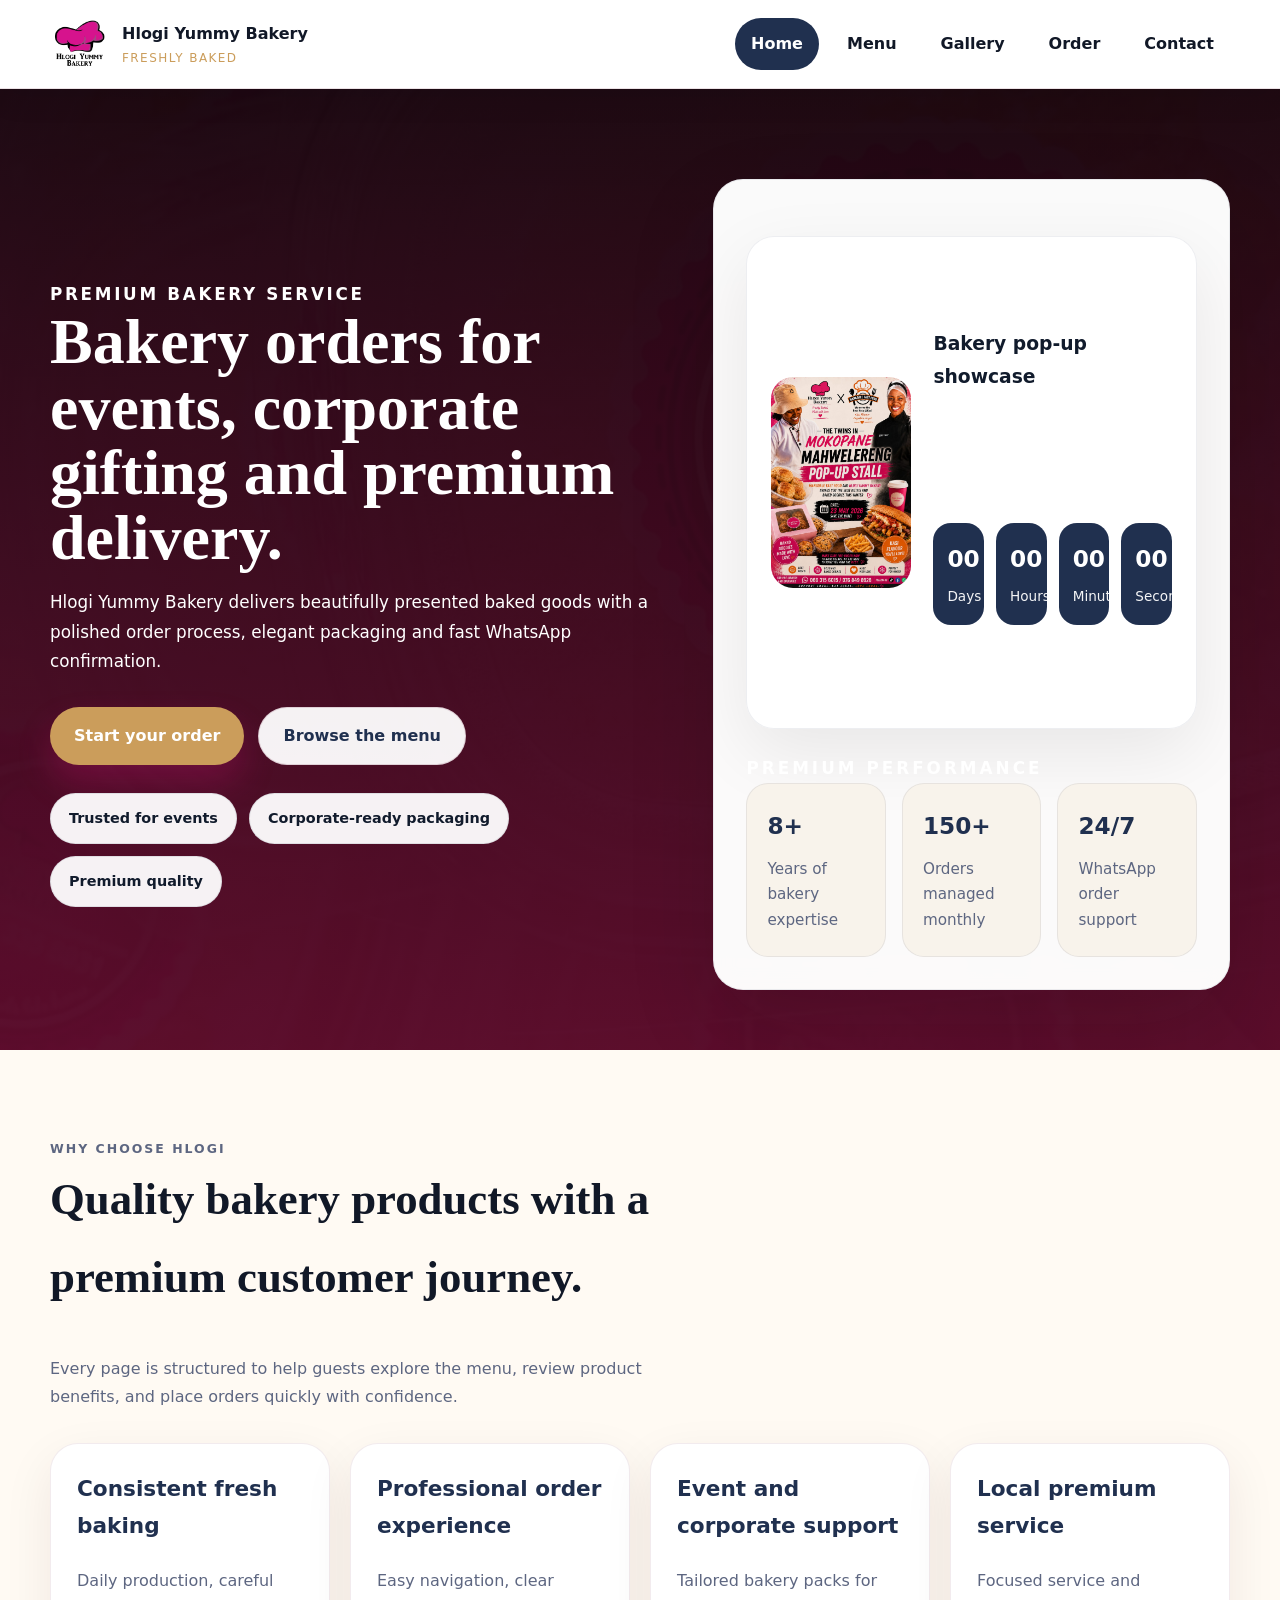
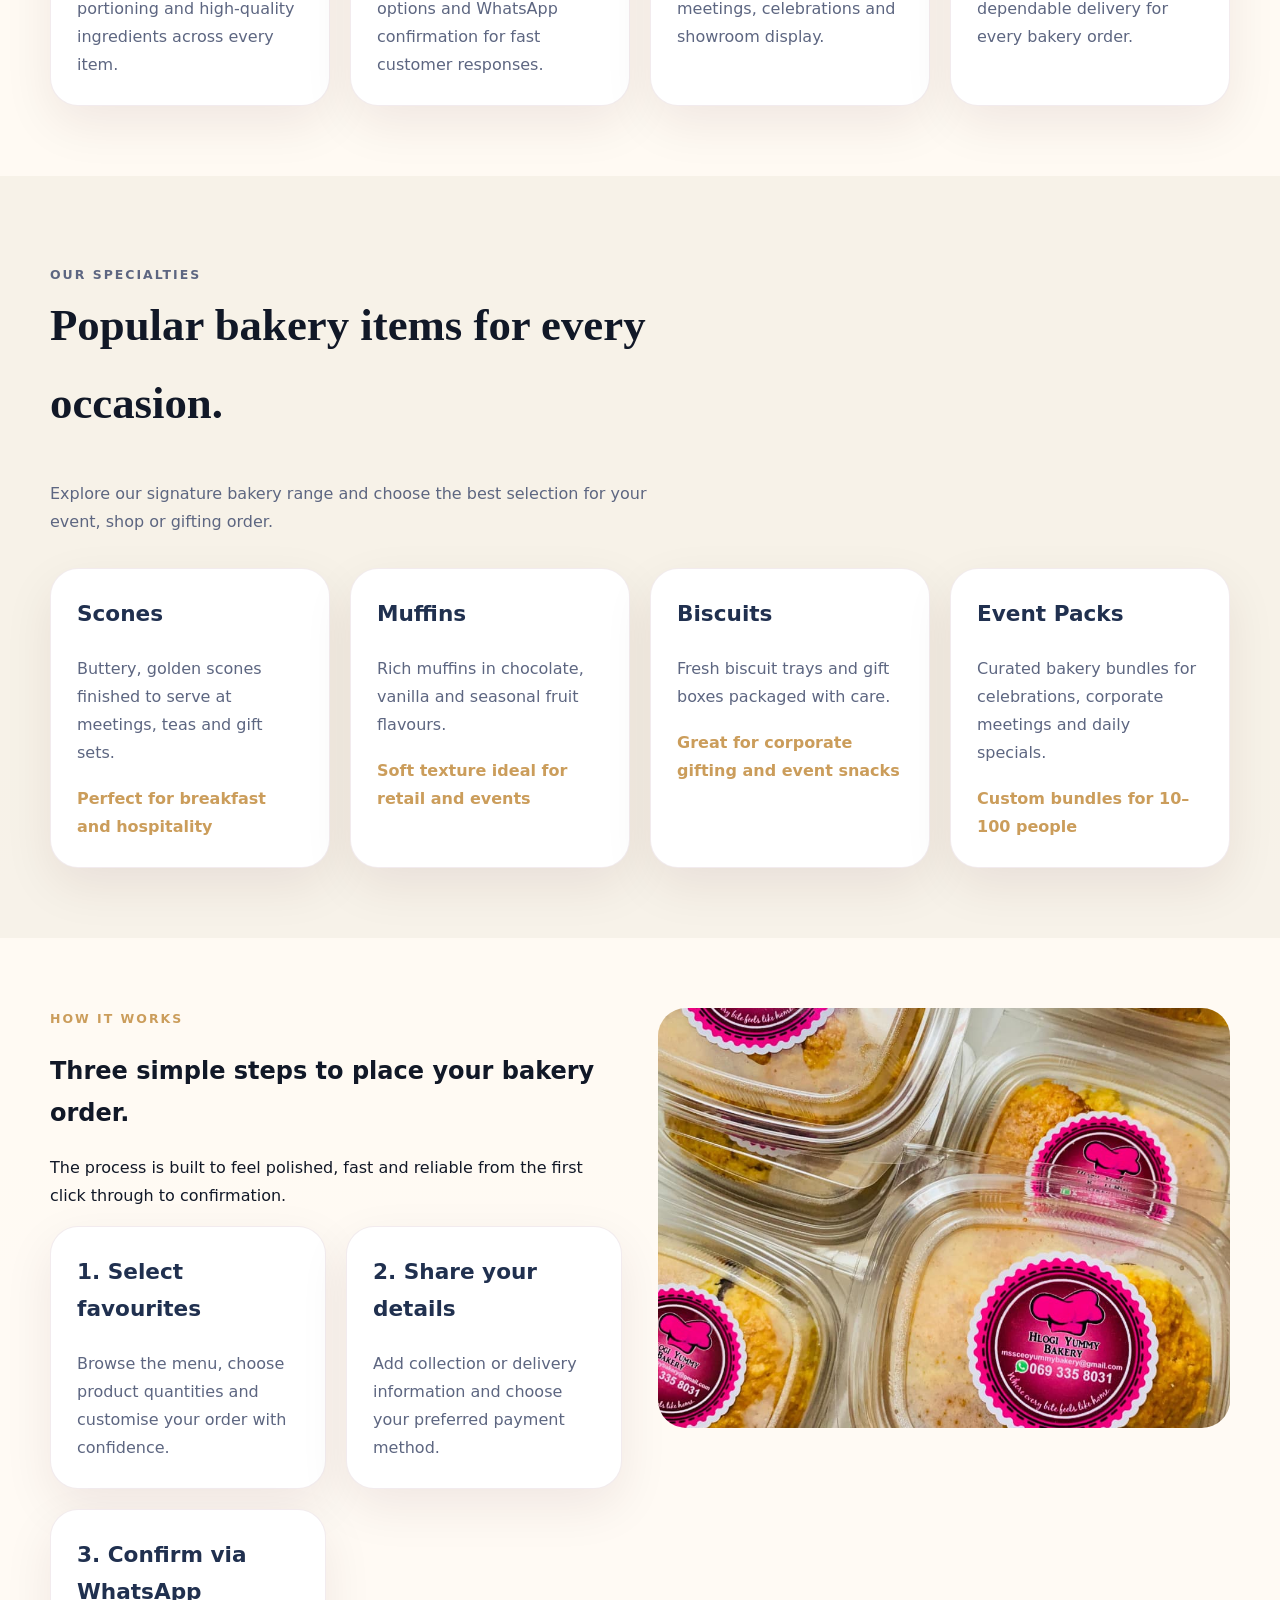
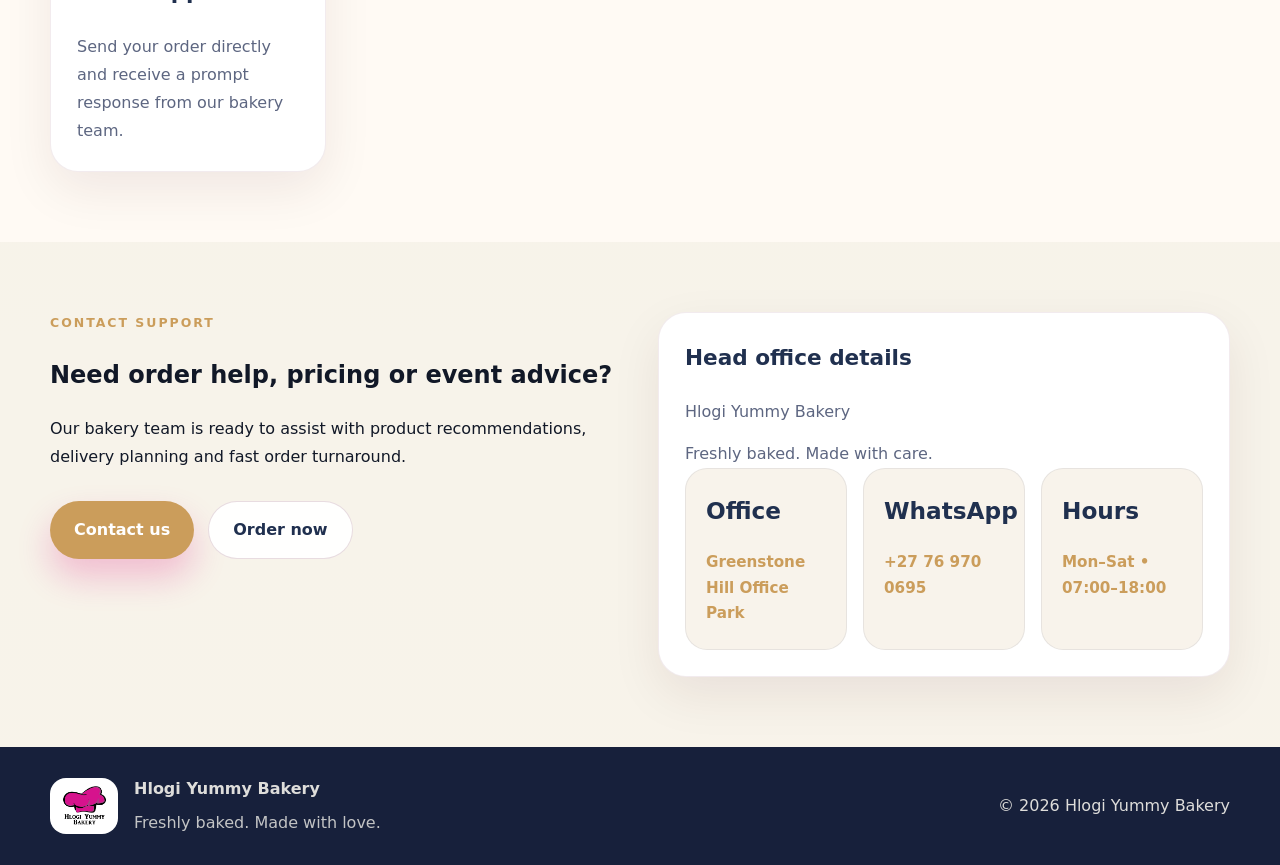
==== commit ee7fc23f: "Add files via upload" ====
--- a/index.html
+++ b/index.html
@@ -1,1457 +1,214 @@
-<!DOCTYPE html>
+﻿<!DOCTYPE html>
 <html lang="en">
 <head>
-    <meta charset="UTF-8">
-    <meta name="viewport" content="width=device-width, initial-scale=1.0">
-    <title>Hlogi Yummy Bakery | Freshly Baked, Made with Love</title>
-    <style>
-        :root {
-            --pink: #df0f7d;
-            --pink-soft: #ffe5f2;
-            --plum: #5a0c2b;
-            --plum-dark: #1b0710;
-            --ink: #171014;
-            --muted: #71636a;
-            --cream: #fff8ef;
-            --white: #ffffff;
-            --gold: #d69a2d;
-            --line: rgba(90, 12, 43, 0.14);
-            --shadow: 0 24px 70px rgba(90, 12, 43, 0.16);
-            --radius: 8px;
-        }
-
-        * { box-sizing: border-box; }
-        html { scroll-behavior: smooth; }
-        body {
-            margin: 0;
-            color: var(--ink);
-            background: var(--cream);
-            font-family: Arial, Helvetica, sans-serif;
-            line-height: 1.55;
-        }
-        img { display: block; width: 100%; }
-        a { color: inherit; }
-        button, input, textarea { font: inherit; }
-
-        .icon {
-            width: 18px;
-            height: 18px;
-            flex: 0 0 auto;
-            fill: none;
-            stroke: currentColor;
-            stroke-linecap: round;
-            stroke-linejoin: round;
-            stroke-width: 2.2;
-        }
-
-        .button {
-            min-height: 48px;
-            display: inline-flex;
-            align-items: center;
-            justify-content: center;
-            gap: 10px;
-            padding: 13px 22px;
-            border: 0;
-            border-radius: 999px;
-            color: var(--white);
-            background: var(--pink);
-            font-weight: 900;
-            text-decoration: none;
-            cursor: pointer;
-            box-shadow: 0 18px 34px rgba(223, 15, 125, 0.24);
-            transition: transform 180ms ease, background 180ms ease;
-        }
-        .button:hover { transform: translateY(-2px); background: var(--plum); }
-        .button.secondary {
-            color: var(--plum);
-            background: var(--white);
-            border: 1px solid var(--line);
-            box-shadow: none;
-        }
-
-        .nav {
-            position: fixed;
-            inset: 0 0 auto;
-            z-index: 50;
-            background: rgba(255, 255, 255, 0.95);
-            border-bottom: 1px solid var(--line);
-            backdrop-filter: blur(18px);
-        }
-        .nav-inner {
-            width: min(1180px, calc(100% - 32px));
-            min-height: 76px;
-            margin: 0 auto;
-            display: flex;
-            align-items: center;
-            justify-content: space-between;
-            gap: 22px;
-        }
-        .brand {
-            min-width: max-content;
-            display: flex;
-            align-items: center;
-            gap: 12px;
-            text-decoration: none;
-        }
-        .brand img {
-            width: 64px;
-            height: 50px;
-            object-fit: contain;
-        }
-        .brand-copy {
-            display: block;
-        }
-        .brand-copy strong {
-            display: block;
-            color: var(--ink);
-            font-family: Georgia, "Times New Roman", serif;
-            font-size: 1.12rem;
-            line-height: 1;
-        }
-        .brand-copy span {
-            display: block;
-            margin-top: 5px;
-            color: var(--pink);
-            font-size: 0.72rem;
-            font-weight: 900;
-            letter-spacing: 0.08em;
-            text-transform: uppercase;
-        }
-        .nav-links {
-            display: flex;
-            align-items: center;
-            justify-content: flex-end;
-            gap: 6px;
-            flex-wrap: wrap;
-        }
-        .nav-links a {
-            padding: 10px 12px;
-            border-radius: 999px;
-            color: var(--ink);
-            font-size: 0.92rem;
-            font-weight: 800;
-            text-decoration: none;
-        }
-        .nav-links a:hover {
-            color: var(--white);
-            background: var(--pink);
-        }
-        .nav-toggle {
-            display: none;
-            width: 44px;
-            height: 44px;
-            place-items: center;
-            border: 1px solid var(--line);
-            border-radius: 50%;
-            color: var(--plum);
-            background: var(--white);
-            cursor: pointer;
-        }
-        .nav-toggle span {
-            width: 18px;
-            height: 2px;
-            display: block;
-            background: currentColor;
-            border-radius: 999px;
-            transition: transform 180ms ease, opacity 180ms ease;
-        }
-        .nav-toggle span + span { margin-top: 4px; }
-        .nav.is-open .nav-toggle span:first-child { transform: translateY(6px) rotate(45deg); }
-        .nav.is-open .nav-toggle span:nth-child(2) { opacity: 0; }
-        .nav.is-open .nav-toggle span:last-child { transform: translateY(-6px) rotate(-45deg); }
-
-        .container {
-            width: min(1180px, calc(100% - 44px));
-            margin: 0 auto;
-        }
-        section { padding: 88px 0; }
-        .eyebrow {
-            margin: 0 0 12px;
-            color: var(--pink);
-            font-size: 0.78rem;
-            font-weight: 900;
-            letter-spacing: 0.1em;
-            text-transform: uppercase;
-        }
-        h1, h2, h3 {
-            margin: 0;
-            font-family: Georgia, "Times New Roman", serif;
-            line-height: 1.02;
-            letter-spacing: 0;
-        }
-        h1 {
-            max-width: 850px;
-            color: var(--white);
-            font-size: clamp(3rem, 7vw, 6rem);
-            font-weight: 700;
-        }
-        h2 {
-            color: var(--ink);
-            font-size: clamp(2rem, 4.4vw, 3.8rem);
-        }
-        h3 {
-            color: var(--plum);
-            font-size: 1.35rem;
-        }
-        .section-head {
-            display: flex;
-            align-items: end;
-            justify-content: space-between;
-            gap: 28px;
-            margin-bottom: 34px;
-        }
-        .section-head p:last-child {
-            max-width: 560px;
-            margin: 0;
-            color: var(--muted);
-        }
-
-        .hero {
-            min-height: 100vh;
-            padding: 128px 0 60px;
-            display: grid;
-            align-items: end;
-            background:
-                linear-gradient(90deg, rgba(27, 7, 16, 0.94), rgba(90, 12, 43, 0.78) 48%, rgba(27, 7, 16, 0.18)),
-                url("assets/hero-packaging.jpeg") center/cover;
-        }
-        .hero-logo {
-            width: min(240px, 64vw);
-            margin-bottom: 24px;
-            padding: 14px;
-            background: rgba(255, 255, 255, 0.95);
-            border-radius: var(--radius);
-            box-shadow: var(--shadow);
-        }
-        .hero p:not(.eyebrow) {
-            max-width: 670px;
-            margin: 24px 0 30px;
-            color: rgba(255, 255, 255, 0.9);
-            font-size: clamp(1.04rem, 2vw, 1.24rem);
-        }
-        .hero-actions {
-            display: flex;
-            align-items: center;
-            gap: 12px;
-            flex-wrap: wrap;
-        }
-        .hero-stats {
-            width: min(850px, 100%);
-            margin-top: 50px;
-            display: grid;
-            grid-template-columns: repeat(3, 1fr);
-            border: 1px solid rgba(255, 255, 255, 0.2);
-            background: rgba(255, 255, 255, 0.1);
-            backdrop-filter: blur(12px);
-        }
-        .hero-stats div {
-            padding: 18px;
-            border-right: 1px solid rgba(255, 255, 255, 0.18);
-        }
-        .hero-stats div:last-child { border-right: 0; }
-        .hero-stats strong {
-            display: block;
-            color: var(--white);
-            line-height: 1.2;
-        }
-        .hero-stats span {
-            display: block;
-            margin-top: 4px;
-            color: rgba(255, 255, 255, 0.72);
-            font-size: 0.92rem;
-        }
-
-        .about {
-            background: var(--white);
-        }
-        .about-grid {
-            display: grid;
-            grid-template-columns: 0.95fr 1.05fr;
-            gap: 30px;
-            align-items: center;
-        }
-        .photo-frame {
-            overflow: hidden;
-            border-radius: var(--radius);
-            border: 10px solid var(--white);
-            box-shadow: var(--shadow);
-        }
-        .photo-frame img {
-            height: 560px;
-            object-fit: cover;
-        }
-        .about-panel {
-            padding: 38px;
-            border: 1px solid var(--line);
-            border-radius: var(--radius);
-            background: linear-gradient(135deg, var(--cream), var(--pink-soft));
-        }
-        .about-panel p {
-            color: var(--muted);
-        }
-        .brand-points {
-            display: grid;
-            grid-template-columns: repeat(3, 1fr);
-            gap: 12px;
-            margin-top: 26px;
-        }
-        .brand-points div {
-            min-height: 82px;
-            padding: 16px;
-            display: grid;
-            align-content: center;
-            border: 1px solid var(--line);
-            border-radius: var(--radius);
-            background: var(--white);
-        }
-        .brand-points strong {
-            color: var(--plum);
-            line-height: 1.2;
-        }
-        .brand-points span {
-            margin-top: 4px;
-            color: var(--muted);
-            font-size: 0.9rem;
-        }
-
-        .menu {
-            background: var(--cream);
-        }
-        .menu-grid {
-            display: grid;
-            grid-template-columns: repeat(3, 1fr);
-            gap: 16px;
-        }
-        .menu-card {
-            min-height: 190px;
-            padding: 24px;
-            display: flex;
-            flex-direction: column;
-            justify-content: space-between;
-            position: relative;
-            overflow: hidden;
-            border: 1px solid var(--line);
-            border-radius: var(--radius);
-            background: var(--white);
-            box-shadow: 0 16px 42px rgba(90, 12, 43, 0.08);
-        }
-        .menu-card::before {
-            content: "";
-            position: absolute;
-            inset: 0 0 auto;
-            height: 6px;
-            background: linear-gradient(90deg, var(--pink), var(--gold));
-        }
-        .menu-card .number {
-            width: 44px;
-            height: 44px;
-            display: grid;
-            place-items: center;
-            border-radius: 50%;
-            color: var(--white);
-            background: var(--plum);
-            font-weight: 900;
-        }
-        .menu-card p {
-            margin: 10px 0 0;
-            color: var(--muted);
-        }
-
-        .special {
-            color: var(--white);
-            background:
-                linear-gradient(135deg, rgba(27, 7, 16, 0.96), rgba(90, 12, 43, 0.9)),
-                url("assets/multi-packages.jpeg") center/cover;
-        }
-        .special h2,
-        .special h3 { color: var(--white); }
-        .special .eyebrow { color: #f6d27d; }
-        .special-grid {
-            display: grid;
-            grid-template-columns: 1.05fr 0.95fr;
-            gap: 26px;
-            align-items: stretch;
-        }
-        .special-card {
-            padding: 38px;
-            border: 1px solid rgba(255, 255, 255, 0.18);
-            border-radius: var(--radius);
-            background: rgba(255, 255, 255, 0.09);
-            backdrop-filter: blur(12px);
-        }
-        .special-card p {
-            color: rgba(255, 255, 255, 0.76);
-        }
-        .special-facts {
-            display: grid;
-            grid-template-columns: repeat(3, 1fr);
-            gap: 12px;
-            margin: 26px 0;
-        }
-        .special-facts div {
-            min-height: 100px;
-            padding: 16px;
-            border: 1px solid rgba(255, 255, 255, 0.18);
-            border-radius: var(--radius);
-            background: rgba(255, 255, 255, 0.12);
-        }
-        .special-facts strong {
-            display: block;
-            color: #f6d27d;
-            font-size: 1.4rem;
-            line-height: 1.1;
-        }
-        .special-facts span {
-            display: block;
-            margin-top: 5px;
-            color: rgba(255, 255, 255, 0.72);
-            font-size: 0.9rem;
-        }
-        .special-photo {
-            overflow: hidden;
-            border-radius: var(--radius);
-        }
-        .special-photo img {
-            height: 100%;
-            min-height: 430px;
-            object-fit: cover;
-        }
-
-        .events {
-            background: var(--white);
-        }
-        .event-grid {
-            display: grid;
-            grid-template-columns: 0.9fr 1.1fr;
-            gap: 28px;
-            align-items: center;
-        }
-        .event-image {
-            overflow: hidden;
-            border-radius: var(--radius);
-            box-shadow: var(--shadow);
-        }
-        .event-image img {
-            height: 520px;
-            object-fit: cover;
-        }
-        .event-panel {
-            padding: 38px;
-            border: 1px solid var(--line);
-            border-radius: var(--radius);
-            background: var(--cream);
-        }
-        .event-panel p {
-            color: var(--muted);
-        }
-        .event-list {
-            display: grid;
-            gap: 12px;
-            margin: 24px 0 30px;
-        }
-        .event-item {
-            display: grid;
-            grid-template-columns: 44px 1fr;
-            gap: 12px;
-            align-items: start;
-            padding: 16px;
-            border: 1px solid var(--line);
-            border-radius: var(--radius);
-            background: var(--white);
-        }
-        .event-item .bubble {
-            width: 44px;
-            height: 44px;
-            display: grid;
-            place-items: center;
-            border-radius: 50%;
-            color: var(--white);
-            background: var(--pink);
-        }
-        .event-item strong {
-            display: block;
-            color: var(--plum);
-            line-height: 1.2;
-        }
-        .event-item span {
-            display: block;
-            margin-top: 4px;
-            color: var(--muted);
-        }
-
-        .order {
-            background:
-                radial-gradient(circle at top left, rgba(223, 15, 125, 0.1), transparent 28%),
-                radial-gradient(circle at top right, rgba(214, 154, 45, 0.13), transparent 30%),
-                var(--cream);
-        }
-        .order-layout {
-            display: grid;
-            grid-template-columns: 1fr 0.88fr;
-            gap: 24px;
-            align-items: start;
-        }
-        .order-builder,
-        .summary-panel {
-            padding: 28px;
-            border: 1px solid var(--line);
-            border-radius: var(--radius);
-            background: var(--white);
-            box-shadow: 0 18px 45px rgba(90, 12, 43, 0.08);
-        }
-        .form-section {
-            padding: 22px 0;
-            border-top: 1px solid var(--line);
-        }
-        .form-section:first-child {
-            padding-top: 0;
-            border-top: 0;
-        }
-        .form-section h3 {
-            margin-bottom: 14px;
-            font-family: Arial, Helvetica, sans-serif;
-            font-size: 1rem;
-            font-weight: 900;
-            letter-spacing: 0.04em;
-            text-transform: uppercase;
-        }
-        .order-products {
-            display: grid;
-            grid-template-columns: repeat(2, 1fr);
-            gap: 12px;
-        }
-        .product-row {
-            min-height: 102px;
-            padding: 15px;
-            display: grid;
-            grid-template-columns: 1fr auto;
-            gap: 12px;
-            align-items: center;
-            border: 1px solid var(--line);
-            border-radius: var(--radius);
-            background: var(--cream);
-        }
-        .product-row strong {
-            display: block;
-            color: var(--plum);
-            line-height: 1.2;
-        }
-        .product-row span {
-            display: block;
-            margin-top: 4px;
-            color: var(--muted);
-            font-size: 0.88rem;
-        }
-        .quantity-control {
-            display: grid;
-            grid-template-columns: 36px 48px 36px;
-            align-items: center;
-            overflow: hidden;
-            border: 1px solid var(--line);
-            border-radius: 999px;
-            background: var(--white);
-        }
-        .quantity-control button {
-            width: 36px;
-            height: 38px;
-            border: 0;
-            color: var(--plum);
-            background: transparent;
-            font-size: 1.2rem;
-            font-weight: 900;
-            cursor: pointer;
-        }
-        .quantity-control input {
-            width: 48px;
-            height: 38px;
-            border: 0;
-            color: var(--ink);
-            background: transparent;
-            font-weight: 900;
-            text-align: center;
-        }
-        .quantity-control input::-webkit-outer-spin-button,
-        .quantity-control input::-webkit-inner-spin-button {
-            margin: 0;
-            appearance: none;
-        }
-        .field-grid {
-            display: grid;
-            grid-template-columns: repeat(2, 1fr);
-            gap: 12px;
-        }
-        .field,
-        .choice {
-            display: grid;
-            gap: 8px;
-        }
-        label {
-            color: var(--plum);
-            font-size: 0.9rem;
-            font-weight: 900;
-        }
-        input[type="text"],
-        input[type="date"],
-        input[type="time"],
-        textarea {
-            width: 100%;
-            min-height: 48px;
-            padding: 12px 14px;
-            border: 1px solid var(--line);
-            border-radius: var(--radius);
-            color: var(--ink);
-            background: var(--white);
-            outline: none;
-        }
-        textarea {
-            min-height: 98px;
-            resize: vertical;
-        }
-        input:focus,
-        textarea:focus {
-            border-color: var(--pink);
-            box-shadow: 0 0 0 4px rgba(223, 15, 125, 0.12);
-        }
-        .choice-grid {
-            display: grid;
-            grid-template-columns: repeat(2, 1fr);
-            gap: 10px;
-        }
-        .choice-grid.three {
-            grid-template-columns: repeat(3, 1fr);
-        }
-        .choice input {
-            position: absolute;
-            opacity: 0;
-            pointer-events: none;
-        }
-        .choice span {
-            min-height: 54px;
-            display: flex;
-            align-items: center;
-            gap: 10px;
-            padding: 13px 14px;
-            border: 1px solid var(--line);
-            border-radius: var(--radius);
-            color: var(--ink);
-            background: var(--cream);
-            font-weight: 800;
-            cursor: pointer;
-        }
-        .choice input:checked + span {
-            color: var(--white);
-            background: var(--plum);
-            border-color: var(--plum);
-        }
-        .delivery-fields[hidden] { display: none; }
-        .delivery-fields { margin-top: 12px; }
-        .form-note {
-            margin: 12px 0 0;
-            color: var(--muted);
-            font-size: 0.92rem;
-        }
-        .summary-panel {
-            position: sticky;
-            top: 100px;
-        }
-        .summary-panel h3 {
-            font-size: 1.65rem;
-        }
-        .summary-box {
-            min-height: 170px;
-            margin: 18px 0 20px;
-            padding: 18px;
-            white-space: pre-line;
-            border: 1px dashed rgba(90, 12, 43, 0.28);
-            border-radius: var(--radius);
-            color: var(--ink);
-            background: var(--cream);
-        }
-        .summary-panel .button { width: 100%; }
-        .summary-meta {
-            display: grid;
-            grid-template-columns: repeat(2, 1fr);
-            gap: 10px;
-            margin-top: 18px;
-        }
-        .summary-meta div {
-            min-height: 78px;
-            padding: 14px;
-            border-radius: var(--radius);
-            background: var(--pink-soft);
-        }
-        .summary-meta strong {
-            display: block;
-            color: var(--plum);
-            line-height: 1.2;
-        }
-        .summary-meta span {
-            display: block;
-            margin-top: 4px;
-            color: var(--muted);
-            font-size: 0.88rem;
-        }
-
-        .payment {
-            color: var(--white);
-            background:
-                linear-gradient(135deg, rgba(27, 7, 16, 0.96), rgba(90, 12, 43, 0.9)),
-                url("assets/cookie-packs.jpeg") center/cover;
-        }
-        .payment h2,
-        .payment h3 { color: var(--white); }
-        .payment .eyebrow { color: #f6d27d; }
-        .payment-grid {
-            display: grid;
-            grid-template-columns: 1.05fr 0.95fr;
-            gap: 24px;
-            align-items: center;
-        }
-        .payment-card,
-        .payment-details {
-            padding: 34px;
-            border: 1px solid rgba(255, 255, 255, 0.18);
-            border-radius: var(--radius);
-            background: rgba(255, 255, 255, 0.1);
-            backdrop-filter: blur(12px);
-        }
-        .payment-card p,
-        .payment-details p {
-            color: rgba(255, 255, 255, 0.76);
-        }
-        .steps {
-            display: grid;
-            gap: 12px;
-            margin: 24px 0 0;
-            padding: 0;
-            list-style: none;
-        }
-        .steps li {
-            display: grid;
-            grid-template-columns: 38px 1fr;
-            gap: 12px;
-            padding: 14px;
-            border: 1px solid rgba(255, 255, 255, 0.16);
-            border-radius: var(--radius);
-            background: rgba(255, 255, 255, 0.11);
-        }
-        .steps b {
-            width: 38px;
-            height: 38px;
-            display: grid;
-            place-items: center;
-            border-radius: 50%;
-            color: var(--plum);
-            background: #f6d27d;
-        }
-        .steps strong {
-            display: block;
-            color: var(--white);
-        }
-        .steps span {
-            color: rgba(255, 255, 255, 0.74);
-        }
-        .detail-list {
-            display: grid;
-            gap: 12px;
-            margin-top: 24px;
-        }
-        .detail-list div {
-            padding: 16px;
-            border: 1px solid rgba(255, 255, 255, 0.16);
-            border-radius: var(--radius);
-            background: rgba(255, 255, 255, 0.11);
-        }
-        .detail-list span {
-            display: block;
-            color: #f6d27d;
-            font-size: 0.78rem;
-            font-weight: 900;
-            letter-spacing: 0.08em;
-            text-transform: uppercase;
-        }
-        .detail-list strong {
-            display: block;
-            margin-top: 6px;
-            color: var(--white);
-            line-height: 1.25;
-        }
-
-        .gallery {
-            background: var(--white);
-        }
-        .gallery-grid {
-            display: grid;
-            grid-template-columns: 1.1fr 0.9fr 0.9fr;
-            grid-auto-rows: 245px;
-            gap: 14px;
-        }
-        .gallery-item {
-            margin: 0;
-            overflow: hidden;
-            border: 1px solid var(--line);
-            border-radius: var(--radius);
-            background: var(--cream);
-        }
-        .gallery-item.large { grid-row: span 2; }
-        .gallery-item img {
-            height: 100%;
-            object-fit: cover;
-            transition: transform 240ms ease;
-        }
-        .gallery-item:hover img { transform: scale(1.04); }
-
-        .contact {
-            color: var(--white);
-            background: var(--plum-dark);
-        }
-        .contact-grid {
-            display: grid;
-            grid-template-columns: 1fr 1fr;
-            gap: 28px;
-            align-items: center;
-        }
-        .contact h2 { color: var(--white); }
-        .contact p {
-            max-width: 590px;
-            color: rgba(255, 255, 255, 0.76);
-        }
-        .contact-details {
-            display: grid;
-            grid-template-columns: repeat(2, 1fr);
-            gap: 12px;
-            margin: 28px 0 30px;
-        }
-        .contact-details div {
-            min-height: 98px;
-            padding: 18px;
-            border: 1px solid rgba(255, 255, 255, 0.16);
-            border-radius: var(--radius);
-            background: rgba(255, 255, 255, 0.1);
-        }
-        .contact-details span {
-            display: block;
-            color: #ff8cc4;
-            font-size: 0.76rem;
-            font-weight: 900;
-            letter-spacing: 0.08em;
-            text-transform: uppercase;
-        }
-        .contact-details strong {
-            display: block;
-            margin-top: 7px;
-            color: var(--white);
-            line-height: 1.25;
-        }
-        .contact-photo {
-            overflow: hidden;
-            border-radius: var(--radius);
-            border: 1px solid rgba(255, 255, 255, 0.16);
-        }
-        .contact-photo img {
-            height: 470px;
-            object-fit: cover;
-        }
-
-        footer {
-            padding: 28px 0;
-            color: rgba(255, 255, 255, 0.7);
-            background: #090506;
-        }
-        .footer-inner {
-            width: min(1180px, calc(100% - 44px));
-            margin: 0 auto;
-            display: flex;
-            align-items: center;
-            justify-content: space-between;
-            gap: 18px;
-            flex-wrap: wrap;
-        }
-        .footer-inner img {
-            width: 78px;
-            height: 54px;
-            object-fit: contain;
-            padding: 4px;
-            border-radius: var(--radius);
-            background: var(--white);
-        }
-
-        @media (max-width: 980px) {
-            .hero { padding-top: 156px; }
-            .about-grid,
-            .special-grid,
-            .event-grid,
-            .order-layout,
-            .payment-grid,
-            .contact-grid {
-                grid-template-columns: 1fr;
-            }
-            .menu-grid,
-            .order-products {
-                grid-template-columns: repeat(2, 1fr);
-            }
-            .summary-panel { position: static; }
-            .gallery-grid { grid-template-columns: 1fr 1fr; }
-            .gallery-item.large {
-                grid-column: span 2;
-                grid-row: span 1;
-            }
-        }
-
-        @media (max-width: 680px) {
-            .nav-inner {
-                width: min(100% - 22px, 1180px);
-                min-height: auto;
-                padding: 10px 0;
-                position: relative;
-            }
-            .brand img {
-                width: 54px;
-                height: 44px;
-            }
-            .brand-copy strong { font-size: 0.98rem; }
-            .brand-copy span { font-size: 0.64rem; }
-            .nav-toggle { display: inline-grid; }
-            .nav-links {
-                position: absolute;
-                top: calc(100% + 10px);
-                left: 0;
-                right: 0;
-                display: none;
-                flex-direction: column;
-                align-items: stretch;
-                gap: 4px;
-                padding: 10px;
-                border: 1px solid var(--line);
-                border-radius: var(--radius);
-                background: var(--white);
-                box-shadow: var(--shadow);
-            }
-            .nav.is-open .nav-links { display: flex; }
-            .nav-links a {
-                padding: 13px 14px;
-                border-radius: var(--radius);
-                font-size: 0.95rem;
-            }
-            .container,
-            .footer-inner {
-                width: min(100% - 32px, 1180px);
-            }
-            section { padding: 64px 0; }
-            .hero {
-                min-height: auto;
-                padding: 116px 0 46px;
-                background:
-                    linear-gradient(180deg, rgba(27, 7, 16, 0.58), rgba(90, 12, 43, 0.6) 38%, rgba(27, 7, 16, 0.94)),
-                    url("assets/closeup-packaging.jpeg") center top/cover;
-            }
-            .hero-actions,
-            .button {
-                width: 100%;
-            }
-            .hero-stats,
-            .brand-points,
-            .menu-grid,
-            .special-facts,
-            .order-products,
-            .field-grid,
-            .choice-grid,
-            .choice-grid.three,
-            .summary-meta,
-            .contact-details,
-            .gallery-grid {
-                grid-template-columns: 1fr;
-            }
-            .hero-stats div {
-                border-right: 0;
-                border-bottom: 1px solid rgba(255, 255, 255, 0.18);
-            }
-            .hero-stats div:last-child { border-bottom: 0; }
-            .section-head {
-                align-items: flex-start;
-                flex-direction: column;
-            }
-            .about-panel,
-            .special-card,
-            .event-panel,
-            .order-builder,
-            .summary-panel,
-            .payment-card,
-            .payment-details {
-                padding: 22px;
-            }
-            .photo-frame img,
-            .special-photo img,
-            .event-image img,
-            .contact-photo img {
-                height: auto;
-                min-height: 0;
-            }
-            .product-row { grid-template-columns: 1fr; }
-            .quantity-control { width: 120px; }
-            .gallery-grid { grid-auto-rows: 245px; }
-            .gallery-item.large { grid-column: auto; }
-            .footer-inner {
-                align-items: flex-start;
-                flex-direction: column;
-            }
-        }
-    </style>
+  <meta charset="UTF-8">
+  <meta name="viewport" content="width=device-width, initial-scale=1.0">
+  <meta name="description" content="Hlogi Yummy Bakery delivers freshly baked scones, muffins, biscuits, bread and event packs with a professional ordering experience.">
+  <title>Hlogi Yummy Bakery | Home</title>
+  <link rel="stylesheet" href="styles.css">
 </head>
 <body>
-    <svg aria-hidden="true" focusable="false" width="0" height="0" style="position:absolute">
-        <symbol id="icon-message" viewBox="0 0 24 24">
-            <path d="M21 11.5a8.4 8.4 0 0 1-9 8.4 8.8 8.8 0 0 1-3.8-.9L3 20l1.2-4.7a8 8 0 0 1-1.1-4A8.5 8.5 0 0 1 12 3a8.5 8.5 0 0 1 9 8.5Z"></path>
-            <path d="M8 10h8M8 14h5"></path>
-        </symbol>
-        <symbol id="icon-bag" viewBox="0 0 24 24">
-            <path d="M6 8h12l-1 12H7L6 8Z"></path>
-            <path d="M9 8a3 3 0 0 1 6 0"></path>
-        </symbol>
-        <symbol id="icon-calendar" viewBox="0 0 24 24">
-            <path d="M5 4h14a2 2 0 0 1 2 2v13a2 2 0 0 1-2 2H5a2 2 0 0 1-2-2V6a2 2 0 0 1 2-2Z"></path>
-            <path d="M16 2v4M8 2v4M3 10h18"></path>
-        </symbol>
-        <symbol id="icon-truck" viewBox="0 0 24 24">
-            <path d="M3 6h11v10H3V6Z"></path>
-            <path d="M14 10h4l3 3v3h-7v-6Z"></path>
-            <path d="M7 20a2 2 0 1 0 0-4 2 2 0 0 0 0 4ZM18 20a2 2 0 1 0 0-4 2 2 0 0 0 0 4Z"></path>
-        </symbol>
-        <symbol id="icon-card" viewBox="0 0 24 24">
-            <path d="M3 6h18v12H3V6Z"></path>
-            <path d="M3 10h18M7 15h4"></path>
-        </symbol>
-        <symbol id="icon-location" viewBox="0 0 24 24">
-            <path d="M12 21s7-5.1 7-11a7 7 0 0 0-14 0c0 5.9 7 11 7 11Z"></path>
-            <path d="M12 13a3 3 0 1 0 0-6 3 3 0 0 0 0 6Z"></path>
-        </symbol>
-    </svg>
-
-    <nav class="nav" aria-label="Main navigation">
-        <div class="nav-inner">
-            <a class="brand" href="#home" aria-label="Hlogi Yummy Bakery home">
-                <img src="assets/logo.png" alt="Hlogi Yummy Bakery logo">
-                <span class="brand-copy">
-                    <strong>Hlogi Yummy Bakery</strong>
-                    <span>Freshly baked</span>
-                </span>
-            </a>
-            <button class="nav-toggle" type="button" aria-controls="navMenu" aria-expanded="false" aria-label="Open menu">
-                <span></span>
-                <span></span>
-                <span></span>
-            </button>
-            <div class="nav-links" id="navMenu">
-                <a href="#home">Home</a>
-                <a href="#menu">Menu</a>
-                <a href="#order">Order</a>
-                <a href="#events">Events</a>
-                <a href="#payment">Payment</a>
-                <a href="#gallery">Gallery</a>
-                <a href="#contact">Contact</a>
-            </div>
-        </div>
-    </nav>
-
-    <main>
-        <section id="home" class="hero">
-            <div class="container">
-                
-                <p class="eyebrow">Freshly baked, made with love</p>
-                <h1>Homestyle bakery treats with a polished local brand.</h1>
-                <p>Order scones, muffins, biscuits, bread, jam tarts, banana bread, and event packs from Hlogi Yummy Bakery using a clean WhatsApp order flow.</p>
-                <div class="hero-actions">
-                    <a class="button" href="#order"><svg class="icon"><use href="#icon-bag"></use></svg> Build an Order</a>
-                    <a class="button secondary" href="#menu">View Menu</a>
-                </div>
-                <div class="hero-stats" aria-label="Bakery highlights">
-                    <div><strong>Fresh batches</strong><span>Prepared for collection, delivery, and events.</span></div>
-                    <div><strong>Branded packaging</strong><span>Clear containers, stickers, and shelf-ready packs.</span></div>
-                    <div><strong>Official WhatsApp</strong><span>Use the secure order button on this website.</span></div>
-                </div>
-            </div>
-        </section>
-
-        <section class="about" aria-labelledby="about-title">
-            <div class="container about-grid">
-                <div class="photo-frame">
-                    <img src="assets/store-shelf.jpeg" alt="Hlogi Yummy Bakery products displayed on a store shelf">
-                </div>
-                <div class="about-panel">
-                    <p class="eyebrow">About the bakery</p>
-                    <h2 id="about-title">A clean, confident look for a growing bakery.</h2>
-                    <p>The site now uses a calmer professional layout with the bakery sticker colours: hot pink, deep plum, white, black, and baked-gold accents. Product photos stay central so customers can see real packaging and presentation.</p>
-                    <p>Extra event contact numbers have been removed from the website. Customers are guided to the bakery official ordering channel only.</p>
-                    <div class="brand-points">
-                        <div><strong>Homemade taste</strong><span>Warm, familiar bakery favourites.</span></div>
-                        <div><strong>Professional packs</strong><span>Ready for shelves and tables.</span></div>
-                        <div><strong>Clear ordering</strong><span>Fast WhatsApp message builder.</span></div>
-                    </div>
-                </div>
-            </div>
-        </section>
-
-        <section id="menu" class="menu" aria-labelledby="menu-title">
-            <div class="container">
-                <div class="section-head">
-                    <div>
-                        <p class="eyebrow">The menu</p>
-                        <h2 id="menu-title">Freshly Baked Favourites</h2>
-                    </div>
-                    <p>Simple, clear menu cards for customers who want everyday treats, bulk packs, or event orders.</p>
-                </div>
-                <div class="menu-grid">
-                    <article class="menu-card"><span class="number">01</span><div><h3>Scones</h3><p>Golden scones for tea, family tables, winter specials, and events.</p></div></article>
-                    <article class="menu-card"><span class="number">02</span><div><h3>Muffins</h3><p>Soft muffins for lunch boxes, store shelves, and office orders.</p></div></article>
-                    <article class="menu-card"><span class="number">03</span><div><h3>Biscuits</h3><p>Assorted biscuits packed neatly in branded clear containers.</p></div></article>
-                    <article class="menu-card"><span class="number">04</span><div><h3>Bread</h3><p>Fresh bread prepared for homes, gatherings, and custom orders.</p></div></article>
-                    <article class="menu-card"><span class="number">05</span><div><h3>Jam Tarts</h3><p>Sweet classic tarts with a bright homemade bakery finish.</p></div></article>
-                    <article class="menu-card"><span class="number">06</span><div><h3>Banana Bread</h3><p>Moist banana bread for slices, loaves, and packaged orders.</p></div></article>
-                </div>
-            </div>
-        </section>
-
-        <section class="special" aria-labelledby="special-title">
-            <div class="container special-grid">
-                <div class="special-card">
-                    <p class="eyebrow">Current special</p>
-                    <h2 id="special-title">Winter scone bundle</h2>
-                    <p>A professional special section replaces the busy poster design. Customers can request the bundle through the order form and confirm availability before payment.</p>
-                    <div class="special-facts">
-                        <div><strong>5 litre</strong><span>Scones</span></div>
-                        <div><strong>R200</strong><span>Special price</span></div>
-                        <div><strong>2 litre</strong><span>Cold drink included</span></div>
-                    </div>
-                    <a class="button" href="#order"><svg class="icon"><use href="#icon-bag"></use></svg> Order Special</a>
-                </div>
-                <div class="special-photo">
-                    <img src="assets/scones-box.jpeg" alt="Box of fresh Hlogi Yummy Bakery scones">
-                </div>
-            </div>
-        </section>
-
-        <section id="events" class="events" aria-labelledby="events-title">
-            <div class="container event-grid">
-                <div class="event-image">
-                    <img src="assets/counter-display.jpeg" alt="Hlogi Yummy Bakery boxed scones and biscuit packs on display">
-                </div>
-                <div class="event-panel">
-                    <p class="eyebrow">Events and pop-ups</p>
-                    <h2 id="events-title">Bakery packs for local events.</h2>
-                    <p>Use this section for pop-up stalls, school functions, family gatherings, meetings, and bulk pre-orders. The design avoids the old event graphic and keeps the information clean.</p>
-                    <div class="event-list">
-                        <div class="event-item">
-                            <span class="bubble"><svg class="icon"><use href="#icon-calendar"></use></svg></span>
-                            <div><strong>Event pre-orders</strong><span>Send your date, quantity, and preferred collection or delivery time.</span></div>
-                        </div>
-                        <div class="event-item">
-                            <span class="bubble"><svg class="icon"><use href="#icon-location"></use></svg></span>
-                            <div><strong>Local pop-ups</strong><span>Fresh bakery packs can be prepared for stalls and community events.</span></div>
-                        </div>
-                        <div class="event-item">
-                            <span class="bubble"><svg class="icon"><use href="#icon-message"></use></svg></span>
-                            <div><strong>Official orders only</strong><span>Customers should use the bakery WhatsApp order form below.</span></div>
-                        </div>
-                    </div>
-                    <a class="button" href="#order"><svg class="icon"><use href="#icon-message"></use></svg> Request Event Order</a>
-                </div>
-            </div>
-        </section>
-
-        <section id="order" class="order" aria-labelledby="order-title">
-            <div class="container">
-                <div class="section-head">
-                    <div>
-                        <p class="eyebrow">WhatsApp order builder</p>
-                        <h2 id="order-title">Pick items, choose delivery, then send.</h2>
-                    </div>
-                    <p>The form creates a ready WhatsApp message so customers do not forget items, quantity, date, delivery details, or payment preference.</p>
-                </div>
-                <div class="order-layout">
-                    <form class="order-builder" id="orderForm">
-                        <div class="form-section">
-                            <h3>1. Choose your items</h3>
-                            <div class="order-products" aria-label="Bakery order items">
-                                <div class="product-row" data-product="Scones"><div><strong>Scones</strong><span>Golden bakery scones</span></div><div class="quantity-control"><button type="button" data-step="-1" aria-label="Remove one scones">-</button><input type="number" min="0" value="0" inputmode="numeric" aria-label="Scones quantity"><button type="button" data-step="1" aria-label="Add one scones">+</button></div></div>
-                                <div class="product-row" data-product="Muffins"><div><strong>Muffins</strong><span>Fresh muffins</span></div><div class="quantity-control"><button type="button" data-step="-1" aria-label="Remove one muffins">-</button><input type="number" min="0" value="0" inputmode="numeric" aria-label="Muffins quantity"><button type="button" data-step="1" aria-label="Add one muffins">+</button></div></div>
-                                <div class="product-row" data-product="Biscuits"><div><strong>Biscuits</strong><span>Assorted biscuit packs</span></div><div class="quantity-control"><button type="button" data-step="-1" aria-label="Remove one biscuits">-</button><input type="number" min="0" value="0" inputmode="numeric" aria-label="Biscuits quantity"><button type="button" data-step="1" aria-label="Add one biscuits">+</button></div></div>
-                                <div class="product-row" data-product="Bread"><div><strong>Bread</strong><span>Fresh bread</span></div><div class="quantity-control"><button type="button" data-step="-1" aria-label="Remove one bread">-</button><input type="number" min="0" value="0" inputmode="numeric" aria-label="Bread quantity"><button type="button" data-step="1" aria-label="Add one bread">+</button></div></div>
-                                <div class="product-row" data-product="Jam tarts"><div><strong>Jam Tarts</strong><span>Sweet classic tarts</span></div><div class="quantity-control"><button type="button" data-step="-1" aria-label="Remove one jam tarts">-</button><input type="number" min="0" value="0" inputmode="numeric" aria-label="Jam tarts quantity"><button type="button" data-step="1" aria-label="Add one jam tarts">+</button></div></div>
-                                <div class="product-row" data-product="Banana bread"><div><strong>Banana Bread</strong><span>Loaf or slices</span></div><div class="quantity-control"><button type="button" data-step="-1" aria-label="Remove one banana bread">-</button><input type="number" min="0" value="0" inputmode="numeric" aria-label="Banana bread quantity"><button type="button" data-step="1" aria-label="Add one banana bread">+</button></div></div>
-                                <div class="product-row" data-product="Winter special"><div><strong>Winter Special</strong><span>5 litre scones plus 2 litre cold drink</span></div><div class="quantity-control"><button type="button" data-step="-1" aria-label="Remove one winter special">-</button><input type="number" min="0" value="0" inputmode="numeric" aria-label="Winter special quantity"><button type="button" data-step="1" aria-label="Add one winter special">+</button></div></div>
-                            </div>
-                            <p class="form-note">Final price and availability are confirmed on WhatsApp before payment.</p>
-                        </div>
-
-                        <div class="form-section">
-                            <h3>2. Your details</h3>
-                            <div class="field-grid">
-                                <label class="field">Name<input id="customerName" type="text" placeholder="Your name"></label>
-                                <label class="field">Preferred date<input id="orderDate" type="date"></label>
-                                <label class="field">Preferred time<input id="orderTime" type="time"></label>
-                                <label class="field">Phone number<input id="customerPhone" type="text" placeholder="Your phone number"></label>
-                            </div>
-                        </div>
-
-                        <div class="form-section">
-                            <h3>3. Delivery or collection</h3>
-                            <div class="choice-grid">
-                                <label class="choice"><input type="radio" name="fulfilment" value="Collection" checked><span><svg class="icon"><use href="#icon-bag"></use></svg> Collection</span></label>
-                                <label class="choice"><input type="radio" name="fulfilment" value="Delivery"><span><svg class="icon"><use href="#icon-truck"></use></svg> Delivery</span></label>
-                            </div>
-                            <div class="delivery-fields" id="deliveryFields" hidden>
-                                <label class="field">Delivery address<textarea id="deliveryAddress" placeholder="Street address, area, and delivery notes"></textarea></label>
-                                <p class="form-note">Delivery fee and availability can be confirmed before payment.</p>
-                            </div>
-                        </div>
-
-                        <div class="form-section">
-                            <h3>4. Payment</h3>
-                            <div class="choice-grid three">
-                                <label class="choice"><input type="radio" name="payment" value="EFT / bank transfer" checked><span><svg class="icon"><use href="#icon-card"></use></svg> EFT</span></label>
-                                <label class="choice"><input type="radio" name="payment" value="Cash on collection"><span><svg class="icon"><use href="#icon-bag"></use></svg> Cash</span></label>
-                                <label class="choice"><input type="radio" name="payment" value="Please send payment details"><span><svg class="icon"><use href="#icon-message"></use></svg> Send details</span></label>
-                            </div>
-                            <p class="form-note">Use only the official business account details provided by Hlogi Yummy Bakery.</p>
-                        </div>
-
-                        <div class="form-section">
-                            <h3>5. Extra notes</h3>
-                            <label class="field">Notes<textarea id="orderNotes" placeholder="Example: assorted biscuits, event order, packaging request, or allergy notes"></textarea></label>
-                        </div>
-                    </form>
-
-                    <aside class="summary-panel" aria-live="polite">
-                        <p class="eyebrow">Ready message</p>
-                        <h3>WhatsApp preview</h3>
-                        <div class="summary-box" id="summaryBox">Choose item quantities to build your order.</div>
-                        <button class="button" type="submit" form="orderForm"><svg class="icon"><use href="#icon-message"></use></svg> Send Order on WhatsApp</button>
-                        <div class="summary-meta">
-                            <div><strong>Official WhatsApp</strong><span>076 970 0695</span></div>
-                            <div><strong>Payment safety</strong><span>Use official details only.</span></div>
-                        </div>
-                    </aside>
-                </div>
-            </div>
-        </section>
-
-        <section id="payment" class="payment" aria-labelledby="payment-title">
-            <div class="container payment-grid">
-                <div class="payment-card">
-                    <p class="eyebrow">Payment and safety</p>
-                    <h2 id="payment-title">Order safely through the bakery official channel.</h2>
-                    <p>Customers place the order first, receive confirmation, make payment using the bakery details, send proof of payment, and then collect or receive delivery.</p>
-                    <ul class="steps">
-                        <li><b>1</b><div><strong>Place an order</strong><span>Select products and send the WhatsApp message.</span></div></li>
-                        <li><b>2</b><div><strong>Confirm total</strong><span>The bakery confirms stock, pricing, and timing.</span></div></li>
-                        <li><b>3</b><div><strong>Make payment</strong><span>Use only the official account details.</span></div></li>
-                        <li><b>4</b><div><strong>Send proof</strong><span>Send proof of payment on WhatsApp.</span></div></li>
-                    </ul>
-                </div>
-                <div class="payment-details">
-                    <h3>Official order details</h3>
-                    <p>These are the only business details shown on the site for customer ordering.</p>
-                    <div class="detail-list">
-                        <div><span>WhatsApp</span><strong>076 970 0695</strong></div>
-                        <div><span>Business account</span><strong>2479665247<br>Hlogi Yummy Bakery</strong></div>
-                        <div><span>Email</span><strong>mssceoyummybakery@gmail.com</strong></div>
-                    </div>
-                </div>
-            </div>
-        </section>
-
-        <section id="gallery" class="gallery" aria-labelledby="gallery-title">
-            <div class="container">
-                <div class="section-head">
-                    <div>
-                        <p class="eyebrow">Real bakery photos</p>
-                        <h2 id="gallery-title">Product Gallery</h2>
-                    </div>
-                    <p>Actual product and packaging images help customers recognise the brand and know what they are ordering.</p>
-                </div>
-                <div class="gallery-grid">
-                    <figure class="gallery-item large"><img src="assets/counter-display.jpeg" alt="Hlogi Yummy Bakery products displayed on a counter"></figure>
-                    <figure class="gallery-item"><img src="assets/cookie-packs.jpeg" alt="Assorted biscuit packs with bakery stickers"></figure>
-                    <figure class="gallery-item"><img src="assets/packaged-biscuits.jpeg" alt="Packaged biscuits and muffins"></figure>
-                    <figure class="gallery-item"><img src="assets/scones-box.jpeg" alt="Box of fresh scones"></figure>
-                    <figure class="gallery-item"><img src="assets/mixed-boxes.jpeg" alt="Scones and biscuit boxes"></figure>
-                    <figure class="gallery-item"><img src="assets/shelf-display.jpeg" alt="Bakery products arranged on a shelf"></figure>
-                    <figure class="gallery-item"><img src="assets/display-stack.jpeg" alt="Stacked bakery containers"></figure>
-                    <figure class="gallery-item"><img src="assets/closeup-packaging.jpeg" alt="Close up of packaged scones"></figure>
-                </div>
-            </div>
-        </section>
-
-        <section id="contact" class="contact" aria-labelledby="contact-title">
-            <div class="container contact-grid">
-                <div>
-                    <p class="eyebrow">Contact</p>
-                    <h2 id="contact-title">Fresh orders, specials, and event packs.</h2>
-                    <p>Use the order builder for the cleanest WhatsApp message, or contact the bakery directly for custom bulk and event orders.</p>
-                    <div class="contact-details">
-                        <div><span>Official WhatsApp</span><strong>076 970 0695</strong></div>
-                        <div><span>Business account</span><strong>2479665247<br>Hlogi Yummy Bakery</strong></div>
-                        <div><span>Email</span><strong>mssceoyummybakery@gmail.com</strong></div>
-                        <div><span>Order notes</span><strong>Send product, quantity, date, and delivery choice.</strong></div>
-                    </div>
-                    <a class="button" href="#order"><svg class="icon"><use href="#icon-message"></use></svg> Start WhatsApp Order</a>
-                </div>
-                <div class="contact-photo">
-                    <img src="assets/display-stack.jpeg" alt="Hlogi Yummy Bakery packaged goods">
-                </div>
-            </div>
-        </section>
-    </main>
-
-    <footer>
-        <div class="footer-inner">
-            <img src="assets/logo.png" alt="Hlogi Yummy Bakery logo">
-            <span>(c) 2026 Hlogi Yummy Bakery. Freshly baked, made with love.</span>
-        </div>
-    </footer>
-
-    <script>
-        const WHATSAPP_NUMBER = "27769700695";
-        const orderForm = document.querySelector("#orderForm");
-        const summaryBox = document.querySelector("#summaryBox");
-        const deliveryFields = document.querySelector("#deliveryFields");
-        const deliveryAddress = document.querySelector("#deliveryAddress");
-        const productRows = [...document.querySelectorAll(".product-row")];
-        const nav = document.querySelector(".nav");
-        const navToggle = document.querySelector(".nav-toggle");
-        const navLinks = document.querySelector("#navMenu");
-
-        function closeMobileNav() {
-            nav.classList.remove("is-open");
-            navToggle.setAttribute("aria-expanded", "false");
-            navToggle.setAttribute("aria-label", "Open menu");
-        }
-
-        navToggle.addEventListener("click", () => {
-            const isOpen = nav.classList.toggle("is-open");
-            navToggle.setAttribute("aria-expanded", String(isOpen));
-            navToggle.setAttribute("aria-label", isOpen ? "Close menu" : "Open menu");
-        });
-
-        navLinks.querySelectorAll("a").forEach((link) => {
-            link.addEventListener("click", closeMobileNav);
-        });
-
-        document.addEventListener("click", (event) => {
-            if (!nav.contains(event.target)) {
-                closeMobileNav();
-            }
-        });
-
-        document.addEventListener("keydown", (event) => {
-            if (event.key === "Escape") {
-                closeMobileNav();
-            }
-        });
-
-        function selectedProducts() {
-            return productRows
-                .map((row) => {
-                    const quantity = Math.max(0, Number(row.querySelector("input").value) || 0);
-                    return { name: row.dataset.product, quantity };
-                })
-                .filter((item) => item.quantity > 0);
-        }
-
-        function getRadioValue(name) {
-            const selected = document.querySelector(`input[name="${name}"]:checked`);
-            return selected ? selected.value : "";
-        }
-
-        function orderMessage() {
-            const items = selectedProducts();
-            const name = document.querySelector("#customerName").value.trim();
-            const phone = document.querySelector("#customerPhone").value.trim();
-            const date = document.querySelector("#orderDate").value;
-            const time = document.querySelector("#orderTime").value;
-            const fulfilment = getRadioValue("fulfilment");
-            const payment = getRadioValue("payment");
-            const address = deliveryAddress.value.trim();
-            const notes = document.querySelector("#orderNotes").value.trim();
-
-            const lines = [
-                "Hello Hlogi Yummy Bakery, I would like to place an order.",
-                "",
-                "Items:",
-                ...items.map((item) => `- ${item.name} x ${item.quantity}`),
-                "",
-                `Fulfilment: ${fulfilment}`,
-                fulfilment === "Delivery" && address ? `Delivery address: ${address}` : "",
-                date ? `Preferred date: ${date}` : "",
-                time ? `Preferred time: ${time}` : "",
-                `Payment option: ${payment}`,
-                name ? `Name: ${name}` : "",
-                phone ? `Customer phone: ${phone}` : "",
-                notes ? `Notes: ${notes}` : "",
-                "",
-                "Please confirm availability, total price, and payment details."
-            ];
-
-            return lines.filter(Boolean).join("\n");
-        }
-
-        function updateSummary() {
-            const items = selectedProducts();
-            if (!items.length) {
-                summaryBox.textContent = "Choose item quantities to build your order.";
-                return;
-            }
-            summaryBox.textContent = orderMessage();
-        }
-
-        productRows.forEach((row) => {
-            const input = row.querySelector("input");
-            row.querySelectorAll("button").forEach((button) => {
-                button.addEventListener("click", () => {
-                    const step = Number(button.dataset.step);
-                    input.value = Math.max(0, (Number(input.value) || 0) + step);
-                    updateSummary();
-                });
-            });
-            input.addEventListener("input", () => {
-                input.value = Math.max(0, Number(input.value) || 0);
-                updateSummary();
-            });
-        });
-
-        document.querySelectorAll("input, textarea").forEach((field) => {
-            field.addEventListener("input", updateSummary);
-            field.addEventListener("change", updateSummary);
-        });
-
-        document.querySelectorAll("input[name='fulfilment']").forEach((radio) => {
-            radio.addEventListener("change", () => {
-                const needsDelivery = getRadioValue("fulfilment") === "Delivery";
-                deliveryFields.hidden = !needsDelivery;
-                if (!needsDelivery) {
-                    deliveryAddress.value = "";
-                }
-                updateSummary();
-            });
-        });
-
-        orderForm.addEventListener("submit", (event) => {
-            event.preventDefault();
-            const items = selectedProducts();
-            if (!items.length) {
-                alert("Please choose at least one bakery item before sending your WhatsApp order.");
-                return;
-            }
-            if (getRadioValue("fulfilment") === "Delivery" && !deliveryAddress.value.trim()) {
-                deliveryAddress.focus();
-                alert("Please add a delivery address or choose collection.");
-                return;
-            }
-            const url = `https://wa.me/${WHATSAPP_NUMBER}?text=${encodeURIComponent(orderMessage())}`;
-            window.open(url, "_blank", "noopener");
-        });
-
-        updateSummary();
-    </script>
+  <header class="site-header">
+    <div class="container header-inner">
+      <a class="brand" href="index.html" aria-label="Hlogi Yummy Bakery home">
+        <img src="assets/logo.png" alt="Hlogi Yummy Bakery logo">
+        <div class="brand-copy"><strong>Hlogi Yummy Bakery</strong><span>Freshly baked</span></div>
+      </a>
+      <button class="nav-toggle" type="button" aria-controls="siteMenu" aria-expanded="false" aria-label="Open site menu">
+        <span></span><span></span><span></span>
+      </button>
+      <nav class="site-nav" id="siteMenu" aria-label="Primary navigation">
+        <a href="index.html">Home</a>
+        <a href="menu.html">Menu</a>
+        <a href="gallery.html">Gallery</a>
+        <a href="order.html">Order</a>
+        <a href="contact.html">Contact</a>
+      </nav>
+    </div>
+  </header>
+
+  <main>
+    <section class="hero home-hero">
+      <div class="container hero-grid">
+        <div class="hero-copy">
+          <p class="eyebrow">Premium bakery service</p>
+          <h1>Bakery orders for events, corporate gifting and premium delivery.</h1>
+          <p>Hlogi Yummy Bakery delivers beautifully presented baked goods with a polished order process, elegant packaging and fast WhatsApp confirmation.</p>
+          <div class="hero-actions">
+            <a class="button" href="order.html">Start your order</a>
+            <a class="button secondary" href="menu.html">Browse the menu</a>
+          </div>
+          <div class="hero-badges">
+            <span>Trusted for events</span>
+            <span>Corporate-ready packaging</span>
+            <span>Premium quality</span>
+          </div>
+        </div>
+
+        <aside class="hero-panel">
+          <div class="hero-visual">
+            
+          </div>
+          <div class="hero-event-card">
+            <div class="event-thumb">
+              <img src="assets/event-pop-up.jpeg" alt="Upcoming bakery event" loading="lazy">
+            </div>
+            <div class="event-details">
+              <p class="event-eyebrow">Upcoming event</p>
+              <h3>Bakery pop-up showcase</h3>
+              <p>Experience fresh treats, gifting bundles and premium bakery previews.</p>
+              <div class="countdown-grid" id="eventCountdown">
+                <div><strong id="countdownDays">00</strong><span>Days</span></div>
+                <div><strong id="countdownHours">00</strong><span>Hours</span></div>
+                <div><strong id="countdownMinutes">00</strong><span>Minutes</span></div>
+                <div><strong id="countdownSeconds">00</strong><span>Seconds</span></div>
+              </div>
+              <p class="event-meta">Saturday, May 23, 2026 • 11:00 AM</p>
+            </div>
+          </div>
+          <div class="hero-stats-wrap">
+            <p class="stats-label">Premium performance</p>
+            <div class="hero-stats">
+              <div>
+                <strong>8+</strong>
+                <span>Years of bakery expertise</span>
+              </div>
+              <div>
+                <strong>150+</strong>
+                <span>Orders managed monthly</span>
+              </div>
+              <div>
+                <strong>24/7</strong>
+                <span>WhatsApp order support</span>
+              </div>
+            </div>
+          </div>
+        </aside>
+      </div>
+    </section>
+
+    <section class="section feature-section">
+      <div class="container">
+        <div class="section-head">
+          <div>
+            <p class="section-eyebrow">Why choose Hlogi</p>
+            <h2>Quality bakery products with a premium customer journey.</h2>
+          </div>
+          <p>Every page is structured to help guests explore the menu, review product benefits, and place orders quickly with confidence.</p>
+        </div>
+
+        <div class="card-grid">
+          <article class="feature-card">
+            <h3>Consistent fresh baking</h3>
+            <p>Daily production, careful portioning and high-quality ingredients across every item.</p>
+          </article>
+          <article class="feature-card">
+            <h3>Professional order experience</h3>
+            <p>Easy navigation, clear options and WhatsApp confirmation for fast customer responses.</p>
+          </article>
+          <article class="feature-card">
+            <h3>Event and corporate support</h3>
+            <p>Tailored bakery packs for meetings, celebrations and showroom display.</p>
+          </article>
+          <article class="feature-card">
+            <h3>Local premium service</h3>
+            <p>Focused service and dependable delivery for every bakery order.</p>
+          </article>
+        </div>
+      </div>
+    </section>
+
+    <section class="section menu-preview">
+      <div class="container">
+        <div class="section-head">
+          <div>
+            <p class="section-eyebrow">Our specialties</p>
+            <h2>Popular bakery items for every occasion.</h2>
+          </div>
+          <p>Explore our signature bakery range and choose the best selection for your event, shop or gifting order.</p>
+        </div>
+
+        <div class="menu-grid">
+          <article class="menu-card"><h3>Scones</h3><p>Buttery, golden scones finished to serve at meetings, teas and gift sets.</p><span>Perfect for breakfast and hospitality</span></article>
+          <article class="menu-card"><h3>Muffins</h3><p>Rich muffins in chocolate, vanilla and seasonal fruit flavours.</p><span>Soft texture ideal for retail and events</span></article>
+          <article class="menu-card"><h3>Biscuits</h3><p>Fresh biscuit trays and gift boxes packaged with care.</p><span>Great for corporate gifting and event snacks</span></article>
+          <article class="menu-card"><h3>Event Packs</h3><p>Curated bakery bundles for celebrations, corporate meetings and daily specials.</p><span>Custom bundles for 10–100 people</span></article>
+        </div>
+      </div>
+    </section>
+
+    <section class="section event-section">
+      <div class="container feature-row">
+        <div class="feature-copy">
+          <p class="section-eyebrow">How it works</p>
+          <h2>Three simple steps to place your bakery order.</h2>
+          <p>The process is built to feel polished, fast and reliable from the first click through to confirmation.</p>
+          <div class="card-grid steps-grid">
+            <article class="feature-card">
+              <h3>1. Select favourites</h3>
+              <p>Browse the menu, choose product quantities and customise your order with confidence.</p>
+            </article>
+            <article class="feature-card">
+              <h3>2. Share your details</h3>
+              <p>Add collection or delivery information and choose your preferred payment method.</p>
+            </article>
+            <article class="feature-card">
+              <h3>3. Confirm via WhatsApp</h3>
+              <p>Send your order directly and receive a prompt response from our bakery team.</p>
+            </article>
+          </div>
+        </div>
+        <img src="assets/multi-packages.jpeg" alt="Premium bakery packs ready for delivery" loading="lazy">
+      </div>
+    </section>
+
+    <section class="section contact-strip">
+      <div class="container feature-row">
+        <div>
+          <p class="section-eyebrow">Contact support</p>
+          <h2>Need order help, pricing or event advice?</h2>
+          <p>Our bakery team is ready to assist with product recommendations, delivery planning and fast order turnaround.</p>
+          <div class="hero-actions">
+            <a class="button" href="contact.html">Contact us</a>
+            <a class="button secondary" href="order.html">Order now</a>
+          </div>
+        </div>
+        <div class="feature-card contact-summary">
+          <h3>Head office details</h3>
+          <p>Hlogi Yummy Bakery</p>
+          <p>Freshly baked. Made with care.</p>
+          <div class="hero-stats">
+            <div>
+              <strong>Office</strong>
+              <span>Greenstone Hill Office Park</span>
+            </div>
+            <div>
+              <strong>WhatsApp</strong>
+              <span><a href="tel:+27769700695">+27 76 970 0695</a></span>
+            </div>
+            <div>
+              <strong>Hours</strong>
+              <span>Mon–Sat • 07:00–18:00</span>
+            </div>
+          </div>
+        </div>
+      </div>
+    </section>
+  </main>
+
+  <footer class="site-footer">
+    <div class="container footer-inner">
+      <div class="footer-brand">
+        <img src="assets/logo.png" alt="Hlogi Yummy Bakery logo">
+        <div>
+          <strong>Hlogi Yummy Bakery</strong>
+          <p>Freshly baked. Made with love.</p>
+        </div>
+      </div>
+      <span>© 2026 Hlogi Yummy Bakery</span>
+    </div>
+  </footer>
+
+  <script src="script.js" defer></script>
 </body>
 </html>
--- a/styles.css
+++ b/styles.css
@@ -0,0 +1,1304 @@
+﻿:root {
+  --pink: #cb9d5b;
+  --plum: #20304f;
+  --plum-dark: #111b2c;
+  --cream: #f8f3ea;
+  --white: #ffffff;
+  --ink: #111827;
+  --muted: #5d6681;
+  --line: rgba(32, 48, 79, 0.12);
+  --pink-soft: rgba(203, 157, 91, 0.14);
+  --radius: 28px;
+  --shadow: 0 28px 70px rgba(32, 48, 79, 0.10);
+}
+
+* {
+  box-sizing: border-box;
+}
+
+html {
+  scroll-behavior: smooth;
+}
+
+body {
+  margin: 0;
+  min-height: 100vh;
+  font-family: Inter, system-ui, -apple-system, BlinkMacSystemFont, "Segoe UI", sans-serif;
+  background: linear-gradient(180deg, #f7f2eb 0%, #f5ecdf 45%, #fcf7f0 100%);
+  color: var(--ink);
+  line-height: 1.75;
+  opacity: 0;
+  transition: opacity 0.6s ease;
+}
+
+body.is-loaded {
+  opacity: 1;
+}
+
+img {
+  width: 100%;
+  display: block;
+  max-width: 100%;
+}
+
+a {
+  color: inherit;
+  text-decoration: none;
+}
+
+button,
+input,
+textarea {
+  font: inherit;
+}
+
+.container {
+  width: min(1180px, calc(100% - 40px));
+  margin: 0 auto;
+}
+
+.site-header {
+  background: rgba(255, 255, 255, 0.96);
+  border-bottom: 1px solid rgba(90, 12, 43, 0.12);
+  position: sticky;
+  top: 0;
+  z-index: 100;
+  backdrop-filter: blur(16px);
+  box-shadow: 0 12px 30px rgba(18, 13, 13, 0.06);
+}
+
+.header-inner {
+  display: flex;
+  align-items: center;
+  justify-content: space-between;
+  gap: 16px;
+  padding: 18px 0;
+}
+
+.brand {
+  display: flex;
+  align-items: center;
+  gap: 14px;
+}
+
+.brand img {
+  width: 58px;
+  height: 52px;
+  object-fit: contain;
+}
+
+.brand-copy {
+  display: grid;
+}
+
+.brand-copy strong {
+  font-size: 1rem;
+  font-weight: 900;
+}
+
+.brand-copy span {
+  font-size: 0.75rem;
+  color: var(--pink);
+  text-transform: uppercase;
+  letter-spacing: 0.12em;
+}
+
+.site-nav {
+  display: flex;
+  gap: 12px;
+  flex-wrap: wrap;
+}
+
+.site-nav a {
+  padding: 12px 16px;
+  border-radius: 999px;
+  transition: background 180ms ease, color 180ms ease;
+  font-weight: 700;
+}
+
+.site-nav a:hover,
+.site-nav a:focus-visible {
+  background: var(--pink);
+  color: var(--white);
+}
+
+.nav-toggle {
+  display: none;
+  width: 46px;
+  height: 46px;
+  border-radius: 50%;
+  border: 1px solid var(--line);
+  background: var(--white);
+  color: var(--plum);
+  align-items: center;
+  justify-content: center;
+  cursor: pointer;
+}
+
+.nav-toggle span {
+  width: 20px;
+  height: 2px;
+  background: currentColor;
+  border-radius: 999px;
+  display: block;
+}
+
+.nav-toggle span + span {
+  margin-top: 5px;
+}
+
+.hero {
+  padding: 90px 0 60px;
+  min-height: 68vh;
+  display: grid;
+  place-items: center;
+  position: relative;
+  overflow: hidden;
+}
+
+.hero::before {
+  content: "";
+  position: absolute;
+  inset: 0;
+  background: linear-gradient(180deg, rgba(32, 48, 79, 0.55), rgba(32, 48, 79, 0.78));
+  z-index: 0;
+}
+
+.hero .container,
+.hero-copy,
+.hero-panel,
+.feature-row,
+.card-grid article,
+.menu-grid article,
+.event-grid article,
+.contact-grid article,
+.gallery-item,
+.order-group,
+.summary-panel {
+  opacity: 0;
+  transform: translateY(24px);
+  transition: opacity 0.85s ease, transform 0.85s ease;
+}
+
+body.is-loaded .hero .container,
+body.is-loaded .hero-copy,
+body.is-loaded .hero-panel,
+body.is-loaded .feature-row,
+body.is-loaded .card-grid article,
+body.is-loaded .menu-grid article,
+body.is-loaded .event-grid article,
+body.is-loaded .contact-grid article,
+body.is-loaded .gallery-item,
+body.is-loaded .order-group,
+body.is-loaded .summary-panel {
+  opacity: 1;
+  transform: none;
+}
+
+.home-hero {
+  background: linear-gradient(180deg, rgba(27, 7, 16, 0.94), rgba(90, 12, 43, 0.92)), url("assets/hero-packaging.jpeg") center/cover no-repeat;
+  color: var(--white);
+}
+
+.home-hero .hero-copy,
+.home-hero .hero-copy h1,
+.home-hero .hero-copy p,
+.home-hero .eyebrow,
+.home-hero .hero-actions a {
+  color: var(--white);
+}
+
+.home-hero .hero-actions .button.secondary {
+  color: var(--plum);
+}
+
+.menu-hero {
+  background: linear-gradient(180deg, rgba(27, 7, 16, 0.96), rgba(90, 12, 43, 0.92)), url("assets/multi-packages.jpeg") center/cover no-repeat;
+  color: var(--white);
+}
+
+.order-hero {
+  background: linear-gradient(180deg, rgba(27, 7, 16, 0.96), rgba(90, 12, 43, 0.92)), url("assets/order-method.jpeg") center/cover no-repeat;
+  color: var(--white);
+}
+
+.contact-hero {
+  background: linear-gradient(180deg, rgba(27, 7, 16, 0.96), rgba(90, 12, 43, 0.92)), url("assets/event-pop-up.jpeg") center/cover no-repeat;
+  color: var(--white);
+}
+
+.gallery-hero {
+  background: linear-gradient(180deg, rgba(27, 7, 16, 0.96), rgba(90, 12, 43, 0.92)), url("assets/display-stack.jpeg") center/cover no-repeat;
+  color: var(--white);
+}
+
+.hero-copy {
+  position: relative;
+  z-index: 2;
+  max-width: 600px;
+}
+
+.hero-grid {
+  display: grid;
+  grid-template-columns: 1.1fr 0.9fr;
+  gap: 32px;
+  align-items: center;
+  position: relative;
+  z-index: 2;
+}
+
+.hero-badges {
+  display: flex;
+  flex-wrap: wrap;
+  gap: 12px;
+  margin-top: 28px;
+}
+
+.hero-badges span {
+  display: inline-flex;
+  align-items: center;
+  justify-content: center;
+  padding: 12px 18px;
+  border-radius: 999px;
+  background: rgba(255, 255, 255, 0.95);
+  color: var(--plum-dark);
+  font-size: 0.9rem;
+  font-weight: 800;
+  border: 1px solid rgba(32, 48, 79, 0.1);
+}
+
+.hero-panel {
+  padding: 32px;
+  border-radius: 30px;
+  background: rgba(255, 255, 255, 0.98);
+  border: 1px solid rgba(32, 48, 79, 0.08);
+  box-shadow: 0 34px 90px rgba(18, 13, 13, 0.12);
+  backdrop-filter: blur(10px);
+  color: var(--plum-dark);
+}
+
+.panel-label {
+  display: inline-flex;
+  margin-bottom: 18px;
+  color: var(--plum);
+  text-transform: uppercase;
+  letter-spacing: 0.18em;
+  font-weight: 900;
+  font-size: 0.72rem;
+}
+
+.hero-panel h2 {
+  color: var(--plum-dark);
+}
+
+.hero::before {
+  content: "";
+  position: absolute;
+  inset: 0;
+  background: linear-gradient(180deg, rgba(27, 7, 16, 0.7), rgba(90, 12, 43, 0.8));
+  z-index: 0;
+}
+
+.hero-panel p,
+.hero-stats span {
+  color: var(--muted);
+}
+
+.hero-panel h2 {
+  margin: 0 0 18px;
+  font-size: clamp(2.1rem, 3vw, 2.7rem);
+  line-height: 1.05;
+}
+
+.hero-panel p {
+  margin: 0 0 24px;
+  color: var(--muted);
+  line-height: 1.8;
+}
+
+.hero-visual {
+  overflow: hidden;
+  border-radius: 24px;
+  margin-bottom: 24px;
+  max-width: 540px;
+  box-shadow: 0 28px 70px rgba(0, 0, 0, 0.18);
+}
+
+.hero-visual img {
+  display: block;
+  width: 100%;
+  height: auto;
+  object-fit: cover;
+}
+
+.stats-label {
+  margin: 0 0 16px;
+  font-size: 0.88rem;
+  text-transform: uppercase;
+  letter-spacing: 0.18em;
+  color: var(--pink);
+  font-weight: 900;
+}
+
+.hero-stats {
+  display: grid;
+  grid-template-columns: repeat(3, minmax(0, 1fr));
+  gap: 16px;
+}
+
+.hero-stats div {
+  padding: 22px 20px;
+  border-radius: 22px;
+  background: rgba(248, 243, 234, 0.94);
+  border: 1px solid rgba(32, 48, 79, 0.08);
+}
+
+.hero-event-card {
+  display: grid;
+  grid-template-columns: 140px 1fr;
+  gap: 22px;
+  align-items: center;
+  padding: 24px;
+  border-radius: 28px;
+  background: rgba(255, 255, 255, 0.96);
+  border: 1px solid rgba(32, 48, 79, 0.08);
+  box-shadow: 0 24px 70px rgba(18, 13, 13, 0.08);
+  margin-bottom: 24px;
+}
+
+.event-thumb img {
+  width: 100%;
+  height: 100%;
+  object-fit: cover;
+  border-radius: 22px;
+}
+
+.event-eyebrow {
+  margin: 0 0 10px;
+  font-size: 0.78rem;
+  font-weight: 900;
+  text-transform: uppercase;
+  letter-spacing: 0.16em;
+  color: var(--pink);
+}
+
+.countdown-grid {
+  display: grid;
+  grid-template-columns: repeat(4, minmax(0, 1fr));
+  gap: 12px;
+  margin: 20px 0 12px;
+}
+
+.countdown-grid div {
+  padding: 16px 14px;
+  background: var(--plum);
+  color: var(--white);
+  border-radius: 18px;
+  text-align: center;
+}
+
+.countdown-grid strong {
+  display: block;
+  font-size: 1.45rem;
+}
+
+.countdown-grid span {
+  display: block;
+  margin-top: 6px;
+  font-size: 0.85rem;
+  color: rgba(255, 255, 255, 0.95);
+}
+
+.event-meta {
+  margin: 0;
+  color: var(--muted);
+  font-size: 0.95rem;
+}
+
+.event-card-top {
+  display: grid;
+  grid-template-columns: 110px 1fr;
+  gap: 18px;
+  align-items: center;
+  margin-bottom: 18px;
+}
+
+.event-card-top img {
+  width: 100%;
+  height: 100%;
+  object-fit: cover;
+  border-radius: 20px;
+}
+
+.event-card h3 {
+  margin: 0;
+  font-size: 1.25rem;
+}
+
+.event-list-section .event-card {
+  min-height: auto;
+}
+
+@media (max-width: 980px) {
+  .hero-event-card,
+  .event-card-top {
+    grid-template-columns: 1fr;
+  }
+
+  .countdown-grid {
+    grid-template-columns: repeat(2, minmax(0, 1fr));
+  }
+}
+
+@media (max-width: 760px) {
+  .hero-event-card {
+    padding: 20px;
+  }
+
+  .event-card-top {
+    gap: 14px;
+  }
+}
+
+.hero-stats strong {
+  display: block;
+  font-size: 1.45rem;
+  color: var(--plum);
+}
+
+.hero-stats span {
+  display: block;
+  margin-top: 10px;
+  color: var(--muted);
+  font-size: 0.95rem;
+  line-height: 1.7;
+}
+
+.gallery-item a {
+  display: block;
+  width: 100%;
+  height: 100%;
+  overflow: hidden;
+  border-radius: 24px;
+}
+
+.gallery-item a:hover img,
+.gallery-item a:focus-visible img {
+  transform: scale(1.03);
+}
+
+.gallery-item img {
+  transition: transform 220ms ease;
+}
+
+.image-modal {
+  position: fixed;
+  inset: 0;
+  display: flex;
+  align-items: center;
+  justify-content: center;
+  padding: 28px;
+  background: rgba(10, 12, 25, 0.85);
+  opacity: 0;
+  pointer-events: none;
+  transition: opacity 180ms ease;
+  z-index: 250;
+}
+
+.image-modal.open {
+  opacity: 1;
+  pointer-events: auto;
+}
+
+.image-modal img {
+  max-width: 100%;
+  max-height: 100%;
+  border-radius: 24px;
+  box-shadow: 0 40px 120px rgba(0, 0, 0, 0.35);
+}
+
+.modal-close {
+  position: absolute;
+  top: 20px;
+  right: 20px;
+  width: 46px;
+  height: 46px;
+  border: none;
+  border-radius: 50%;
+  background: rgba(255, 255, 255, 0.18);
+  color: var(--white);
+  font-size: 1.5rem;
+  cursor: pointer;
+  box-shadow: 0 10px 30px rgba(0, 0, 0, 0.2);
+}
+
+@media (max-width: 980px) {
+  .hero-stats {
+    grid-template-columns: 1fr 1fr;
+  }
+}
+
+@media (max-width: 760px) {
+  .hero-stats {
+    grid-template-columns: 1fr;
+  }
+}
+
+.eyebrow,
+.section-eyebrow {
+  margin: 0 0 18px;
+  font-size: 0.78rem;
+  font-weight: 900;
+  letter-spacing: 0.16em;
+  text-transform: uppercase;
+  color: var(--pink);
+}
+
+.hero h1,
+.section-head h2,
+.summary-header h2 {
+  margin: 0;
+  font-family: Georgia, "Times New Roman", serif;
+}
+
+.hero h1 {
+  font-size: clamp(2.8rem, 5vw, 4rem);
+  line-height: 1.02;
+}
+
+.hero p {
+  margin: 18px 0 0;
+  color: rgba(255, 255, 255, 0.95);
+  font-size: 1.05rem;
+  max-width: 700px;
+}
+
+.hero-actions {
+  margin-top: 30px;
+  display: flex;
+  flex-wrap: wrap;
+  gap: 14px;
+}
+
+.button {
+  display: inline-flex;
+  align-items: center;
+  justify-content: center;
+  gap: 10px;
+  padding: 14px 24px;
+  border-radius: 999px;
+  border: 0;
+  background: var(--pink);
+  color: var(--white);
+  font-weight: 900;
+  cursor: pointer;
+  transition: transform 180ms ease, box-shadow 180ms ease;
+  box-shadow: 0 18px 34px rgba(223, 15, 125, 0.24);
+}
+
+.button.secondary {
+  background: rgba(255, 255, 255, 0.95);
+  color: var(--plum);
+  box-shadow: none;
+  border: 1px solid rgba(90, 12, 43, 0.14);
+}
+
+.button:hover,
+.button:focus-visible {
+  transform: translateY(-1px);
+}
+
+.section {
+  padding: 70px 0;
+  background: rgba(248, 243, 234, 0.88);
+}
+
+.section:nth-of-type(even) {
+  background: rgba(255, 250, 244, 0.98);
+}
+
+.section-head {
+  display: grid;
+  gap: 20px;
+  margin-bottom: 32px;
+}
+
+.section-head > div {
+  max-width: 680px;
+}
+
+.feature-card,
+.menu-card,
+.event-card,
+.contact-card {
+  min-height: 220px;
+  background: linear-gradient(180deg, #fffaf2, #f5ece0);
+  border-color: rgba(32, 48, 79, 0.12);
+}
+
+.feature-row img {
+  width: 100%;
+  border-radius: 28px;
+  object-fit: cover;
+  min-height: 420px;
+}
+
+.section-head h2 {
+  font-size: clamp(2rem, 3.5vw, 3.6rem);
+}
+
+.section-head p {
+  margin: 18px 0 0;
+  color: var(--muted);
+  max-width: 640px;
+}
+
+.card-grid,
+.menu-grid,
+.event-grid,
+.contact-grid,
+.summary-meta,
+.gallery-grid {
+  display: grid;
+  gap: 20px;
+}
+
+.card-grid,
+.menu-grid,
+.event-grid,
+.gallery-grid {
+  grid-template-columns: repeat(auto-fit, minmax(240px, 1fr));
+}
+
+.gallery-item {
+  overflow: hidden;
+  border-radius: 24px;
+  background: linear-gradient(180deg, #fffaf2, #f5ece0);
+  box-shadow: var(--shadow);
+  min-height: 320px;
+}
+
+.gallery-item img {
+  width: 100%;
+  height: 100%;
+  object-fit: cover;
+  display: block;
+}
+
+.contact-grid {
+  grid-template-columns: repeat(2, minmax(240px, 1fr));
+}
+
+.feature-row {
+  display: grid;
+  grid-template-columns: 1fr 1fr;
+  gap: 36px;
+  align-items: stretch;
+}
+
+.feature-row img {
+  width: 100%;
+  max-height: 360px;
+  object-fit: cover;
+  border-radius: 28px;
+}
+
+.feature-card,
+.menu-card,
+.event-card,
+.contact-card,
+.gallery-item {
+  padding: 26px;
+  border-radius: var(--radius);
+  background: var(--white);
+  border: 1px solid rgba(90, 12, 43, 0.08);
+  box-shadow: 0 18px 50px rgba(58, 8, 30, 0.08);
+  min-height: 210px;
+}
+
+.gallery-item {
+  display: grid;
+}
+
+.gallery-item img {
+  display: block;
+  width: 100%;
+  height: 100%;
+  object-fit: cover;
+  border-radius: calc(var(--radius) - 4px);
+}
+
+.menu-card h3,
+.event-card h3,
+.contact-card h3,
+.feature-card h3 {
+  margin-top: 0;
+  color: var(--plum);
+  font-size: 1.35rem;
+}
+
+.menu-card p,
+.event-card p,
+.contact-card p,
+.feature-card p {
+  margin: 14px 0 0;
+  color: var(--muted);
+}
+
+.menu-card span,
+.feature-card span {
+  margin-top: 18px;
+  display: inline-flex;
+  font-weight: 900;
+  color: var(--pink);
+}
+
+.order-layout {
+  display: grid;
+  grid-template-columns: 1.4fr 1fr;
+  gap: 32px;
+  align-items: start;
+}
+
+.order-builder,
+.summary-panel {
+  background: var(--white);
+  border: 1px solid var(--line);
+  border-radius: var(--radius);
+  box-shadow: var(--shadow);
+}
+
+.order-builder {
+  display: grid;
+  gap: 24px;
+  padding: 28px;
+}
+
+.order-group {
+  padding: 28px;
+  border-radius: 28px;
+  background: #fff;
+  border: 1px solid rgba(172, 137, 127, 0.18);
+  box-shadow: 0 12px 32px rgba(18, 13, 13, 0.04);
+}
+
+.section-title {
+  display: grid;
+  gap: 12px;
+  margin-bottom: 18px;
+}
+
+.section-title h2 {
+  margin: 0;
+  font-size: 1.55rem;
+}
+
+.section-title p {
+  margin: 0;
+  color: var(--muted);
+  line-height: 1.7;
+}
+
+.step-badge {
+  display: inline-flex;
+  align-items: center;
+  justify-content: center;
+  padding: 8px 14px;
+  border-radius: 999px;
+  background: rgba(223, 15, 125, 0.08);
+  color: var(--plum);
+  font-size: 0.78rem;
+  font-weight: 900;
+  letter-spacing: 0.16em;
+  text-transform: uppercase;
+  width: fit-content;
+}
+
+.order-products {
+  display: grid;
+  gap: 16px;
+  padding-top: 10px;
+}
+
+.product-row {
+  display: grid;
+  grid-template-columns: 1fr auto;
+  gap: 20px;
+  align-items: center;
+  padding: 22px 24px;
+  border-radius: 24px;
+  background: #fff;
+  border: 1px solid rgba(172, 137, 127, 0.18);
+  box-shadow: 0 10px 22px rgba(40, 23, 14, 0.05);
+}
+
+.product-row strong {
+  display: block;
+  font-size: 1.05rem;
+  color: var(--plum);
+}
+
+.product-row p {
+  margin: 10px 0 0;
+  color: var(--muted);
+  line-height: 1.7;
+}
+
+.quantity-control {
+  display: inline-grid;
+  grid-template-columns: 42px 60px 42px;
+  border-radius: 999px;
+  overflow: hidden;
+  background: #fff;
+  border: 1px solid rgba(172, 137, 127, 0.18);
+  box-shadow: inset 0 0 0 1px rgba(172, 137, 127, 0.06);
+}
+
+.quantity-control button {
+  border: 0;
+  background: var(--cream);
+  color: var(--plum);
+  cursor: pointer;
+  font-size: 1.15rem;
+  font-weight: 900;
+  width: 100%;
+  height: 48px;
+}
+
+.quantity-control button:hover,
+.quantity-control button:focus-visible {
+  background: var(--pink-soft);
+  color: var(--plum);
+}
+
+.quantity-control input {
+  width: 100%;
+  border: 0;
+  text-align: center;
+  font-weight: 900;
+  color: var(--ink);
+  font-size: 1rem;
+}
+
+.field-grid,
+.choice-grid,
+.summary-meta {
+  display: grid;
+  gap: 16px;
+}
+
+.field-grid,
+.choice-grid {
+  grid-template-columns: repeat(2, minmax(0, 1fr));
+}
+
+.choice-grid.three {
+  grid-template-columns: repeat(3, minmax(0, 1fr));
+}
+
+.field,
+.choice {
+  display: grid;
+  gap: 10px;
+}
+
+label {
+  font-weight: 900;
+  color: var(--plum);
+}
+
+input[type="text"],
+input[type="date"],
+input[type="time"],
+textarea {
+  width: 100%;
+  min-height: 50px;
+  padding: 14px 16px;
+  border-radius: 16px;
+  border: 1px solid var(--line);
+  background: var(--white);
+  color: var(--ink);
+}
+
+textarea {
+  min-height: 120px;
+  resize: vertical;
+}
+
+input:focus,
+textarea:focus {
+  outline: none;
+  border-color: var(--pink);
+  box-shadow: 0 0 0 4px rgba(223, 15, 125, 0.12);
+}
+
+.choice input {
+  position: absolute;
+  opacity: 0;
+  pointer-events: none;
+}
+
+.choice span {
+  display: flex;
+  align-items: center;
+  justify-content: center;
+  padding: 14px 16px;
+  border-radius: 16px;
+  border: 1px solid var(--line);
+  background: var(--cream);
+  cursor: pointer;
+  font-weight: 800;
+}
+
+.choice input:checked + span {
+  color: var(--white);
+  background: var(--plum);
+  border-color: var(--plum);
+}
+
+.delivery-fields {
+  margin-top: 18px;
+}
+
+.summary-panel {
+  padding: 34px;
+  position: sticky;
+  top: 110px;
+  display: grid;
+  gap: 22px;
+}
+
+.summary-header h2 {
+  margin: 0;
+  font-size: 1.8rem;
+}
+
+.summary-grid {
+  display: grid;
+  grid-template-columns: repeat(2, minmax(0, 1fr));
+  gap: 14px;
+}
+
+.summary-item {
+  padding: 18px 16px;
+  border-radius: 22px;
+  background: var(--cream);
+  border: 1px solid rgba(172, 137, 127, 0.16);
+}
+
+.summary-item span {
+  display: block;
+  color: var(--muted);
+  font-size: 0.92rem;
+}
+
+.summary-item strong {
+  display: block;
+  margin-top: 10px;
+  color: var(--plum);
+  font-size: 1rem;
+  font-weight: 900;
+}
+
+.summary-box {
+  min-height: 240px;
+  padding: 22px;
+  border: 1px dashed rgba(90, 12, 43, 0.24);
+  border-radius: 24px;
+  background: #fff5f2;
+  color: var(--ink);
+  white-space: pre-wrap;
+}
+
+.summary-meta {
+  grid-template-columns: repeat(2, minmax(0, 1fr));
+}
+
+.summary-meta div {
+  padding: 22px;
+  border-radius: 22px;
+  background: var(--pink-soft);
+}
+
+.summary-meta strong {
+  display: block;
+  font-size: 1rem;
+  font-weight: 900;
+  color: var(--plum);
+}
+
+.summary-meta span {
+  margin-top: 8px;
+  color: var(--muted);
+}
+
+.form-note {
+  margin: 0;
+  color: var(--muted);
+  font-size: 0.95rem;
+}
+
+.footer-inner {
+  display: flex;
+  justify-content: space-between;
+  align-items: center;
+  gap: 16px;
+  padding: 28px 0;
+}
+
+.footer-brand {
+  display: flex;
+  align-items: center;
+  gap: 16px;
+}
+
+.site-nav a.active {
+  background: var(--plum);
+  color: var(--white);
+}
+
+.footer-brand img {
+  width: 68px;
+  height: 56px;
+  object-fit: contain;
+  background: var(--white);
+  border-radius: 16px;
+  padding: 6px;
+}
+
+.footer-brand strong {
+  display: block;
+  font-size: 1rem;
+}
+
+.footer-brand p {
+  margin: 6px 0 0;
+  color: var(--muted);
+}
+
+.site-footer {
+  background: #17203b;
+  color: rgba(244, 242, 236, 0.9);
+}
+
+.footer-brand p {
+  color: rgba(244, 242, 236, 0.78);
+}
+
+.faq-list {
+  margin: 0;
+  padding: 0;
+  list-style: none;
+  display: grid;
+  gap: 16px;
+}
+
+.faq-list li {
+  color: var(--white);
+}
+
+.faq-list strong {
+  display: block;
+  margin-bottom: 8px;
+}
+
+@media (max-width: 980px) {
+  .card-grid,
+  .menu-grid,
+  .event-grid,
+  .contact-grid,
+  .summary-meta {
+    grid-template-columns: 1fr;
+  }
+
+  .feature-row,
+  .hero-grid {
+    grid-template-columns: 1fr;
+  }
+
+  .hero-panel {
+    margin-top: 24px;
+  }
+}
+
+@media (max-width: 760px) {
+  .nav-toggle {
+    display: inline-flex;
+  }
+
+  .site-nav {
+    display: none;
+    flex-direction: column;
+    width: 100%;
+    margin-top: 16px;
+    gap: 10px;
+  }
+
+  .site-header.is-open .site-nav {
+    display: flex;
+  }
+
+  .site-nav a {
+    padding: 14px 18px;
+    background: var(--white);
+    border-radius: 18px;
+  }
+
+  .header-inner {
+    flex-direction: column;
+    align-items: stretch;
+  }
+
+  .nav-toggle {
+    justify-content: center;
+  }
+
+  .hero {
+    padding-top: 120px;
+    min-height: auto;
+  }
+
+  .hero-grid,
+  .feature-row,
+  .order-layout {
+    grid-template-columns: 1fr;
+  }
+
+  .hero-panel {
+    margin-top: 24px;
+    padding: 22px;
+  }
+
+  .hero-stats {
+    grid-template-columns: 1fr;
+  }
+
+  .hero-actions {
+    flex-direction: column;
+    align-items: stretch;
+  }
+
+  .hero-actions .button,
+  .hero-actions .button.secondary,
+  .site-nav a {
+    width: 100%;
+  }
+
+  .feature-row img,
+  .hero-visual img {
+    max-height: 220px;
+  }
+
+  .section-head {
+    align-items: flex-start;
+  }
+
+  .footer-inner {
+    flex-direction: column;
+    align-items: center;
+    text-align: center;
+    gap: 12px;
+  }
+}
+
+@media (max-width: 640px) {
+  .hero h1 {
+    font-size: clamp(2.2rem, 9vw, 3rem);
+  }
+
+  .menu-card,
+  .feature-card,
+  .event-card,
+  .contact-card,
+  .summary-panel,
+  .order-group,
+  .hero-panel,
+  .site-header,
+  .footer-inner {
+    padding: 18px;
+  }
+
+  .hero-grid,
+  .feature-row,
+  .card-grid,
+  .menu-grid,
+  .event-grid,
+  .contact-grid,
+  .summary-meta,
+  .summary-grid,
+  .field-grid,
+  .choice-grid {
+    grid-template-columns: 1fr;
+  }
+
+  .hero-actions {
+    gap: 12px;
+  }
+
+  .button,
+  .button.secondary {
+    width: 100%;
+  }
+
+  .section {
+    padding: 55px 0;
+  }
+
+  .site-nav a {
+    padding: 14px 16px;
+  }
+
+  .footer-brand {
+    justify-content: center;
+  }
+
+  .hero-visual img,
+  .feature-row img {
+    max-height: 200px;
+  }
+
+  .site-header {
+    padding: 14px 0;
+  }
+
+  .brand-copy strong {
+    font-size: 0.95rem;
+  }
+
+  .brand-copy span {
+    font-size: 0.7rem;
+  }
+
+  .summary-panel {
+    position: static;
+    top: auto;
+  }
+}
+
+@media (max-width: 520px) {
+  .container {
+    width: calc(100% - 24px);
+  }
+
+  .site-nav {
+    margin-top: 12px;
+    gap: 8px;
+  }
+
+  .hero-actions {
+    gap: 10px;
+  }
+
+  .button,
+  .button.secondary,
+  .site-nav a {
+    font-size: 0.95rem;
+    padding: 12px 14px;
+  }
+
+  .hero-copy h1,
+  .hero-panel h2,
+  .section-head h2 {
+    font-size: clamp(2rem, 7vw, 2.8rem);
+  }
+}
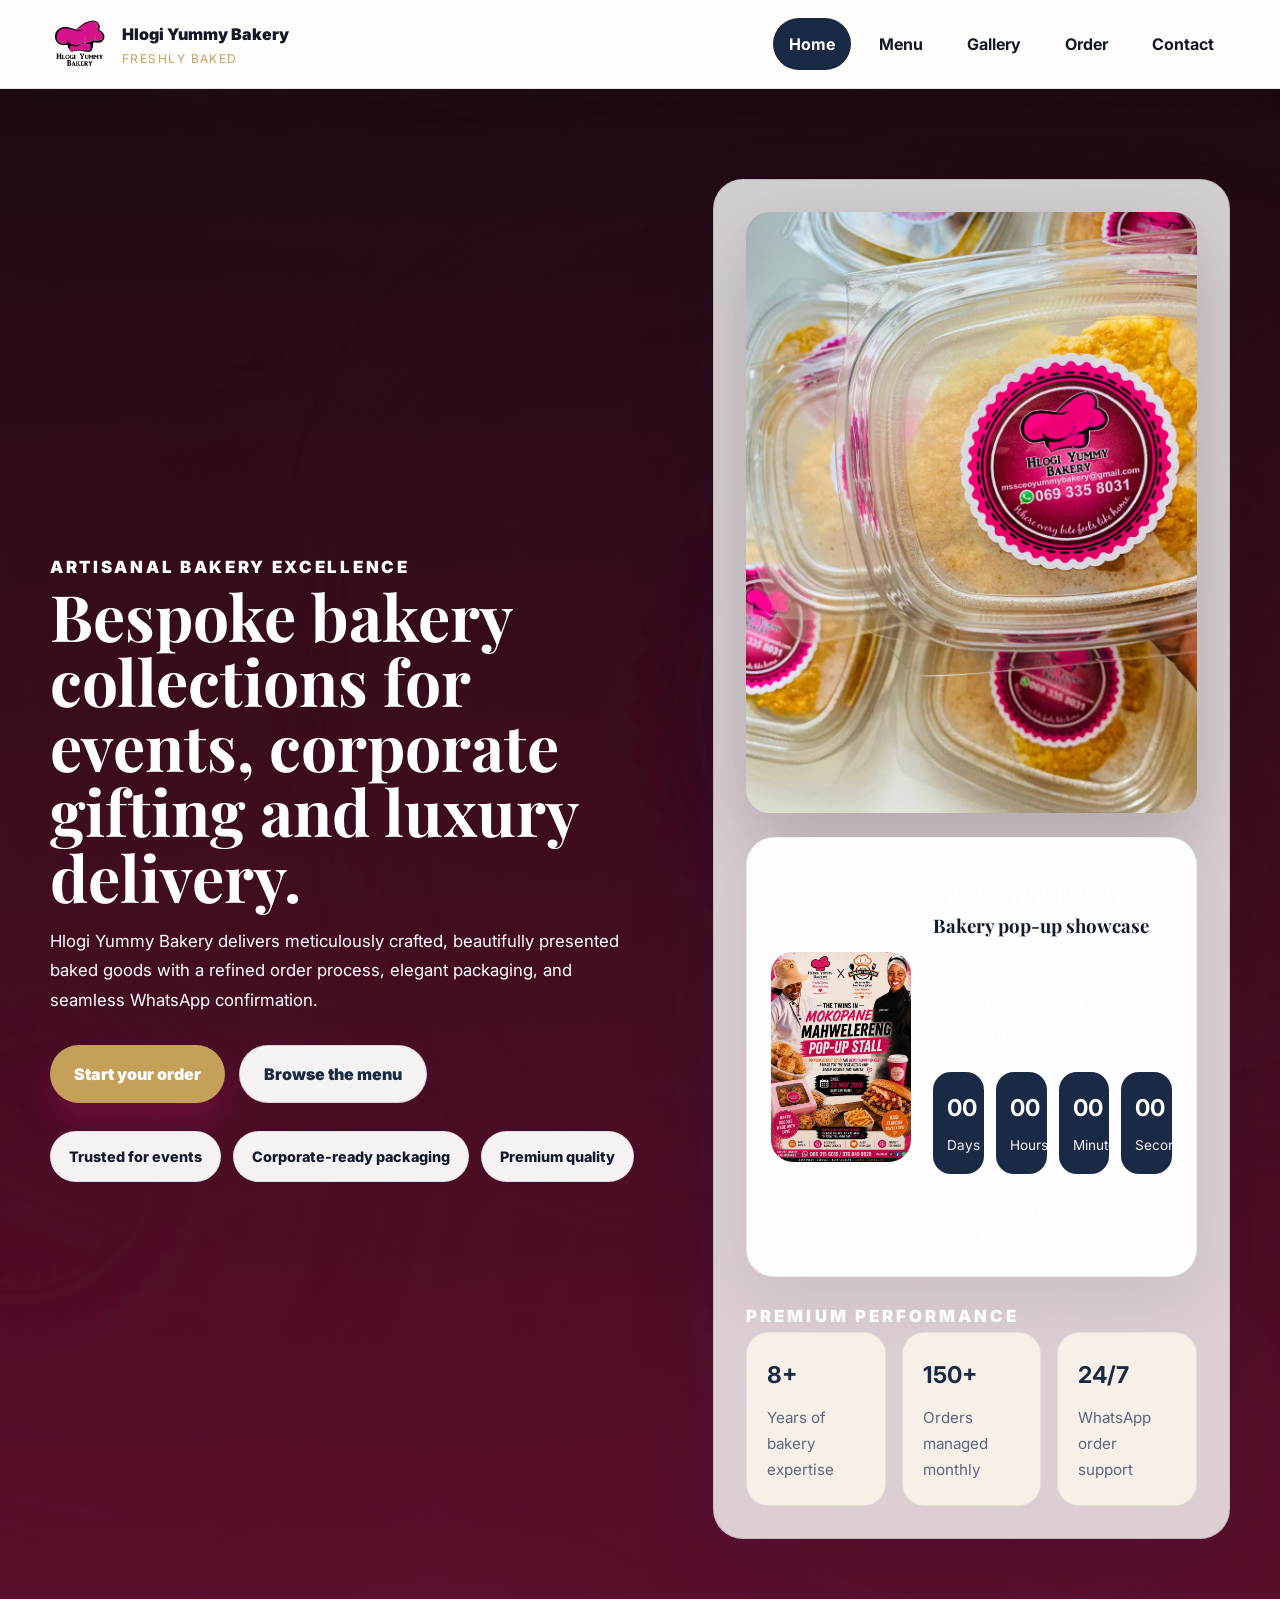
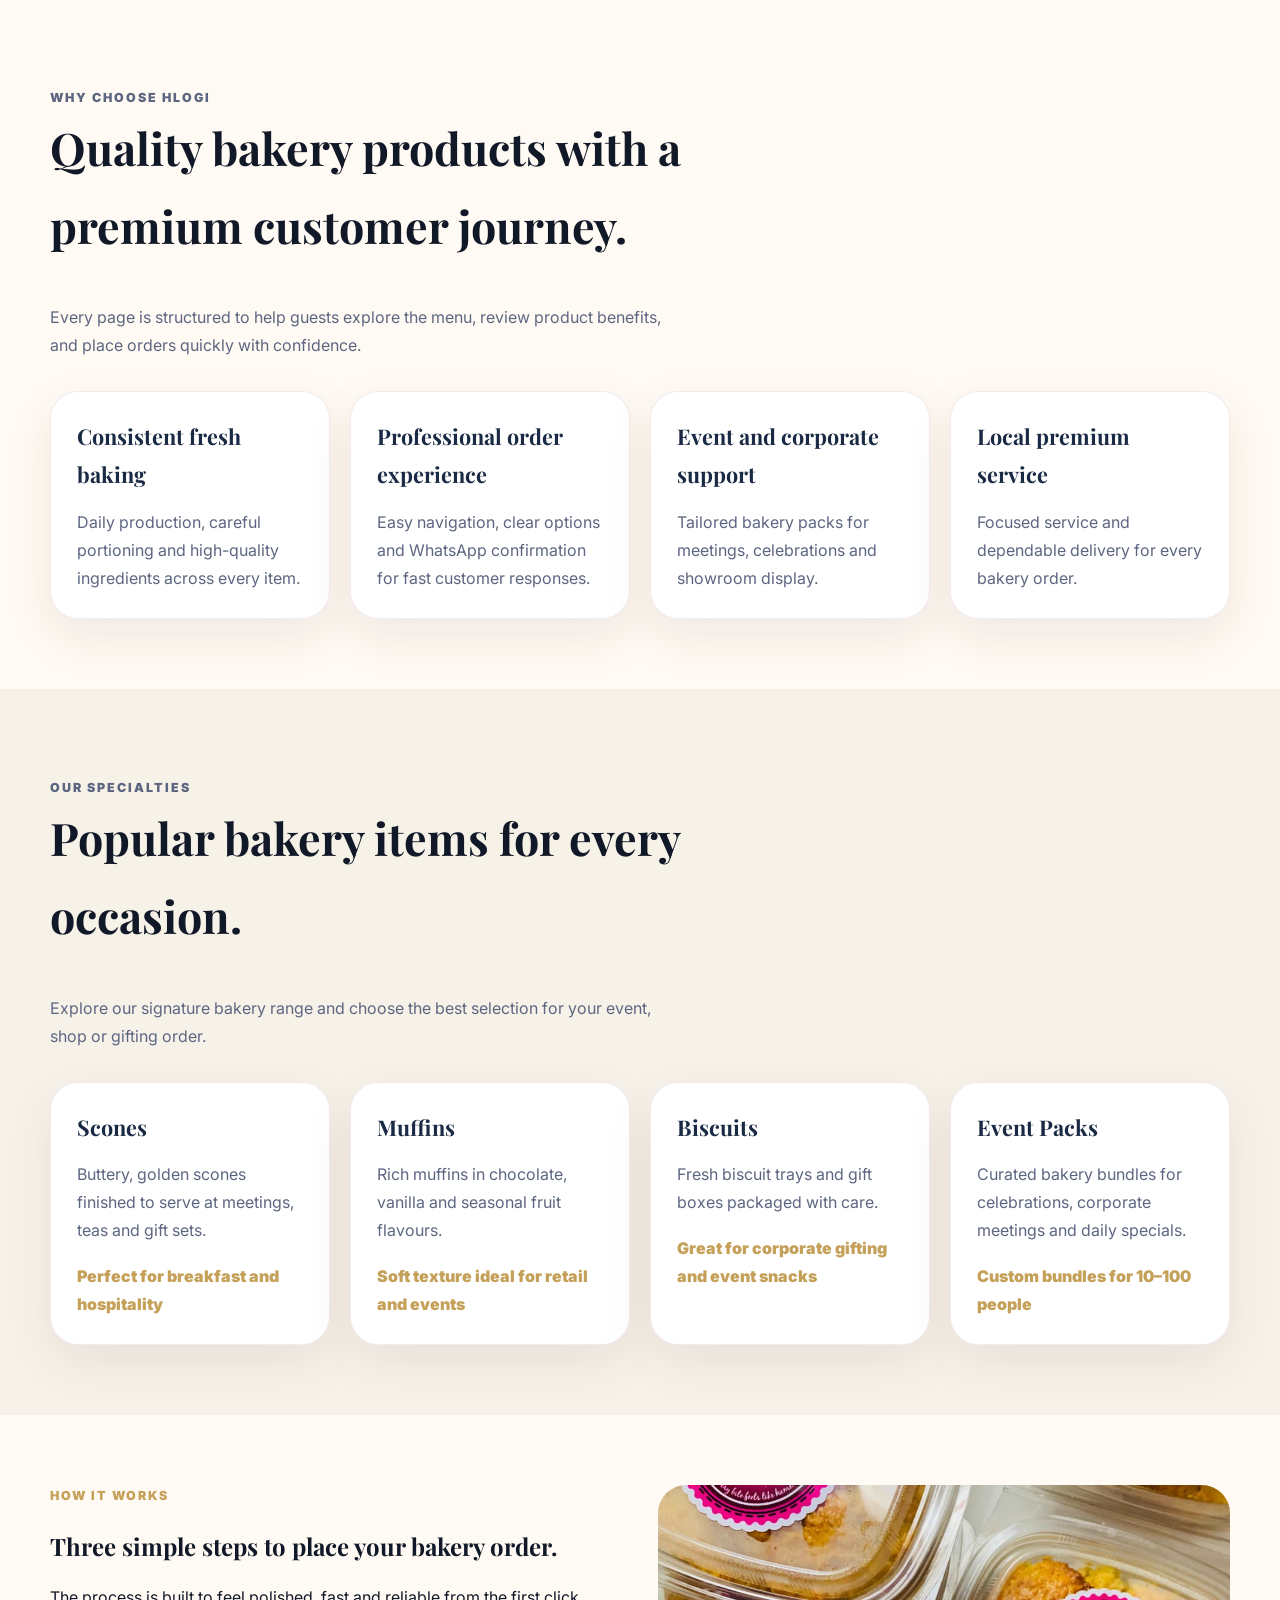
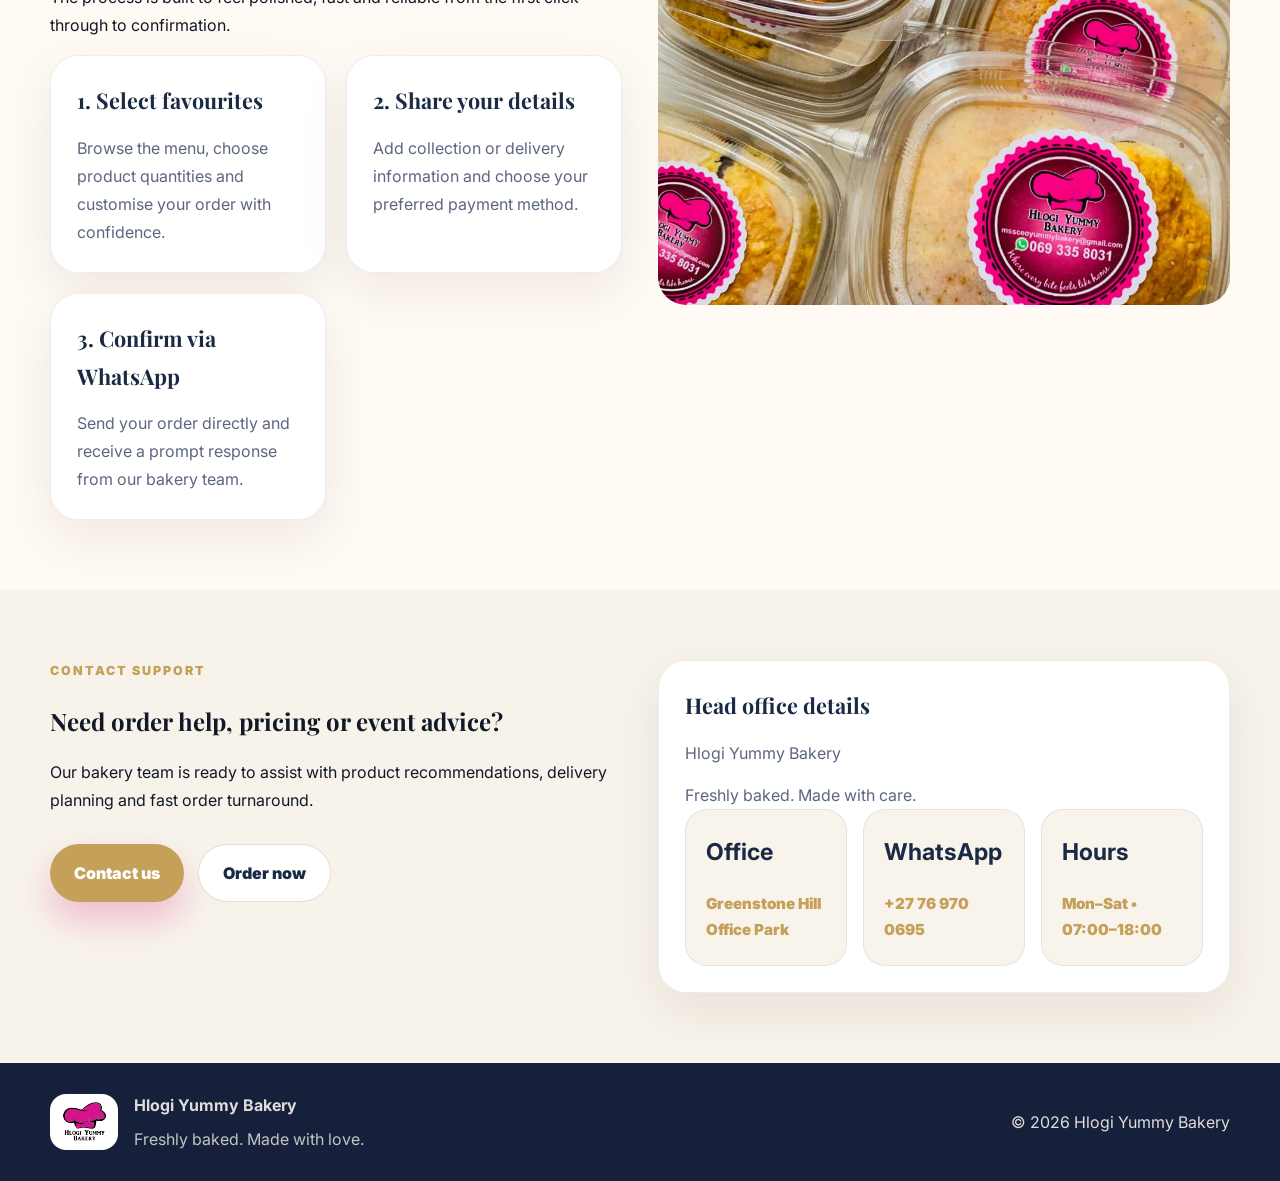
==== commit cdf6d34b: "feat: upgrade website to premium artisanal design and UX - Integrated Playfair Display and Inter typ" ====
--- a/index.html
+++ b/index.html
@@ -5,6 +5,14 @@
   <meta name="viewport" content="width=device-width, initial-scale=1.0">
   <meta name="description" content="Hlogi Yummy Bakery delivers freshly baked scones, muffins, biscuits, bread and event packs with a professional ordering experience.">
   <title>Hlogi Yummy Bakery | Home</title>
+  <meta property="og:title" content="Hlogi Yummy Bakery | Artisanal Bakery Excellence">
+  <meta property="og:description" content="Meticulously crafted bakery collections for events, corporate gifting, and luxury delivery.">
+  <meta property="og:image" content="assets/hero-packaging.jpeg">
+  <meta property="og:url" content="https://hlogiyummybakery.co.za">
+  <meta property="og:type" content="website">
+  <link rel="preconnect" href="https://fonts.googleapis.com">
+  <link rel="preconnect" href="https://fonts.gstatic.com" crossorigin>
+  <link href="https://fonts.googleapis.com/css2?family=Inter:wght@400;700;900&family=Playfair+Display:wght@700;900&display=swap" rel="stylesheet">
   <link rel="stylesheet" href="styles.css">
 </head>
 <body>
@@ -18,11 +26,11 @@
         <span></span><span></span><span></span>
       </button>
       <nav class="site-nav" id="siteMenu" aria-label="Primary navigation">
-        <a href="index.html">Home</a>
-        <a href="menu.html">Menu</a>
-        <a href="gallery.html">Gallery</a>
-        <a href="order.html">Order</a>
-        <a href="contact.html">Contact</a>
+        <a href="index.html" aria-label="Navigate to Home">Home</a>
+        <a href="menu.html" aria-label="View our Menu">Menu</a>
+        <a href="gallery.html" aria-label="Browse our Gallery">Gallery</a>
+        <a href="order.html" aria-label="Place an Order">Order</a>
+        <a href="contact.html" aria-label="Contact the Bakery">Contact</a>
       </nav>
     </div>
   </header>
@@ -31,9 +39,9 @@
     <section class="hero home-hero">
       <div class="container hero-grid">
         <div class="hero-copy">
-          <p class="eyebrow">Premium bakery service</p>
-          <h1>Bakery orders for events, corporate gifting and premium delivery.</h1>
-          <p>Hlogi Yummy Bakery delivers beautifully presented baked goods with a polished order process, elegant packaging and fast WhatsApp confirmation.</p>
+          <p class="eyebrow">Artisanal Bakery Excellence</p>
+          <h1>Bespoke bakery collections for events, corporate gifting and luxury delivery.</h1>
+          <p>Hlogi Yummy Bakery delivers meticulously crafted, beautifully presented baked goods with a refined order process, elegant packaging, and seamless WhatsApp confirmation.</p>
           <div class="hero-actions">
             <a class="button" href="order.html">Start your order</a>
             <a class="button secondary" href="menu.html">Browse the menu</a>
@@ -47,7 +55,7 @@
 
         <aside class="hero-panel">
           <div class="hero-visual">
-            
+            <img src="assets/hero-packaging.jpeg" alt="Hlogi Yummy Bakery Premium Packaging" loading="lazy">
           </div>
           <div class="hero-event-card">
             <div class="event-thumb">
--- a/styles.css
+++ b/styles.css
@@ -1,15 +1,17 @@
 ﻿:root {
-  --pink: #cb9d5b;
-  --plum: #20304f;
+  --pink: #c5a059;
+  --plum: #1a2a44;
   --plum-dark: #111b2c;
   --cream: #f8f3ea;
   --white: #ffffff;
   --ink: #111827;
   --muted: #5d6681;
   --line: rgba(32, 48, 79, 0.12);
-  --pink-soft: rgba(203, 157, 91, 0.14);
+  --pink-soft: rgba(197, 160, 89, 0.14);
   --radius: 28px;
-  --shadow: 0 28px 70px rgba(32, 48, 79, 0.10);
+  --shadow: 0 28px 70px rgba(26, 42, 68, 0.10);
+  --font-heading: 'Playfair Display', serif;
+  --font-body: 'Inter', sans-serif;
 }
 
 * {
@@ -23,7 +25,7 @@
 body {
   margin: 0;
   min-height: 100vh;
-  font-family: Inter, system-ui, -apple-system, BlinkMacSystemFont, "Segoe UI", sans-serif;
+  font-family: var(--font-body);
   background: linear-gradient(180deg, #f7f2eb 0%, #f5ecdf 45%, #fcf7f0 100%);
   color: var(--ink);
   line-height: 1.75;
@@ -58,13 +60,13 @@
 }
 
 .site-header {
-  background: rgba(255, 255, 255, 0.96);
-  border-bottom: 1px solid rgba(90, 12, 43, 0.12);
+  background: rgba(255, 255, 255, 0.8);
+  border-bottom: 1px solid var(--line);
   position: sticky;
   top: 0;
   z-index: 100;
-  backdrop-filter: blur(16px);
-  box-shadow: 0 12px 30px rgba(18, 13, 13, 0.06);
+  backdrop-filter: blur(12px);
+  box-shadow: 0 12px 30px rgba(26, 42, 68, 0.06);
 }
 
 .header-inner {
@@ -162,6 +164,17 @@
   inset: 0;
   background: linear-gradient(180deg, rgba(32, 48, 79, 0.55), rgba(32, 48, 79, 0.78));
   z-index: 0;
+}
+
+@keyframes fadeInUp {
+  from {
+    opacity: 0;
+    transform: translateY(20px);
+  }
+  to {
+    opacity: 1;
+    transform: translateY(0);
+  }
 }
 
 .hero .container,
@@ -176,8 +189,6 @@
 .order-group,
 .summary-panel {
   opacity: 0;
-  transform: translateY(24px);
-  transition: opacity 0.85s ease, transform 0.85s ease;
 }
 
 body.is-loaded .hero .container,
@@ -191,9 +202,16 @@
 body.is-loaded .gallery-item,
 body.is-loaded .order-group,
 body.is-loaded .summary-panel {
-  opacity: 1;
-  transform: none;
-}
+  animation: fadeInUp 0.8s ease forwards;
+}
+
+body.is-loaded .hero-copy { animation-delay: 0.1s; }
+body.is-loaded .hero-panel { animation-delay: 0.2s; }
+body.is-loaded .feature-row { animation-delay: 0.3s; }
+body.is-loaded .card-grid article:nth-child(1) { animation-delay: 0.1s; }
+body.is-loaded .card-grid article:nth-child(2) { animation-delay: 0.2s; }
+body.is-loaded .card-grid article:nth-child(3) { animation-delay: 0.3s; }
+body.is-loaded .card-grid article:nth-child(4) { animation-delay: 0.4s; }
 
 .home-hero {
   background: linear-gradient(180deg, rgba(27, 7, 16, 0.94), rgba(90, 12, 43, 0.92)), url("assets/hero-packaging.jpeg") center/cover no-repeat;
@@ -270,10 +288,10 @@
 .hero-panel {
   padding: 32px;
   border-radius: 30px;
-  background: rgba(255, 255, 255, 0.98);
-  border: 1px solid rgba(32, 48, 79, 0.08);
-  box-shadow: 0 34px 90px rgba(18, 13, 13, 0.12);
-  backdrop-filter: blur(10px);
+  background: rgba(255, 255, 255, 0.8);
+  border: 1px solid var(--line);
+  box-shadow: 0 34px 90px rgba(26, 42, 68, 0.12);
+  backdrop-filter: blur(12px);
   color: var(--plum-dark);
 }
 
@@ -556,9 +574,12 @@
 
 .hero h1,
 .section-head h2,
-.summary-header h2 {
+.summary-header h2,
+.hero-panel h2,
+.section-title h2,
+h1, h2, h3 {
   margin: 0;
-  font-family: Georgia, "Times New Roman", serif;
+  font-family: var(--font-heading);
 }
 
 .hero h1 {
@@ -830,6 +851,12 @@
   background: #fff;
   border: 1px solid rgba(172, 137, 127, 0.18);
   box-shadow: 0 10px 22px rgba(40, 23, 14, 0.05);
+  transition: transform 0.3s ease, box-shadow 0.3s ease;
+}
+
+.product-row:hover {
+  transform: translateY(-4px);
+  box-shadow: 0 14px 28px rgba(40, 23, 14, 0.1);
 }
 
 .product-row strong {
@@ -961,11 +988,43 @@
 }
 
 .summary-panel {
-  padding: 34px;
+  padding: 0;
   position: sticky;
   top: 110px;
   display: grid;
+}
+
+.receipt-inner {
+  padding: 34px;
+  display: grid;
   gap: 22px;
+  background: #fff;
+  position: relative;
+}
+
+.receipt-inner::before {
+  content: "";
+  position: absolute;
+  top: 0;
+  left: 0;
+  right: 0;
+  height: 8px;
+  background-image: radial-gradient(circle at 4px 8px, transparent 4px, var(--white) 4px);
+  background-size: 8px 8px;
+  background-repeat: repeat-x;
+  transform: translateY(-8px);
+}
+
+.summary-box {
+  min-height: 240px;
+  padding: 22px;
+  border-top: 2px dashed var(--line);
+  border-bottom: 2px dashed var(--line);
+  background: #fffaf8;
+  color: var(--ink);
+  white-space: pre-wrap;
+  font-family: monospace;
+  font-size: 0.9rem;
 }
 
 .summary-header h2 {
@@ -998,16 +1057,6 @@
   color: var(--plum);
   font-size: 1rem;
   font-weight: 900;
-}
-
-.summary-box {
-  min-height: 240px;
-  padding: 22px;
-  border: 1px dashed rgba(90, 12, 43, 0.24);
-  border-radius: 24px;
-  background: #fff5f2;
-  color: var(--ink);
-  white-space: pre-wrap;
 }
 
 .summary-meta {
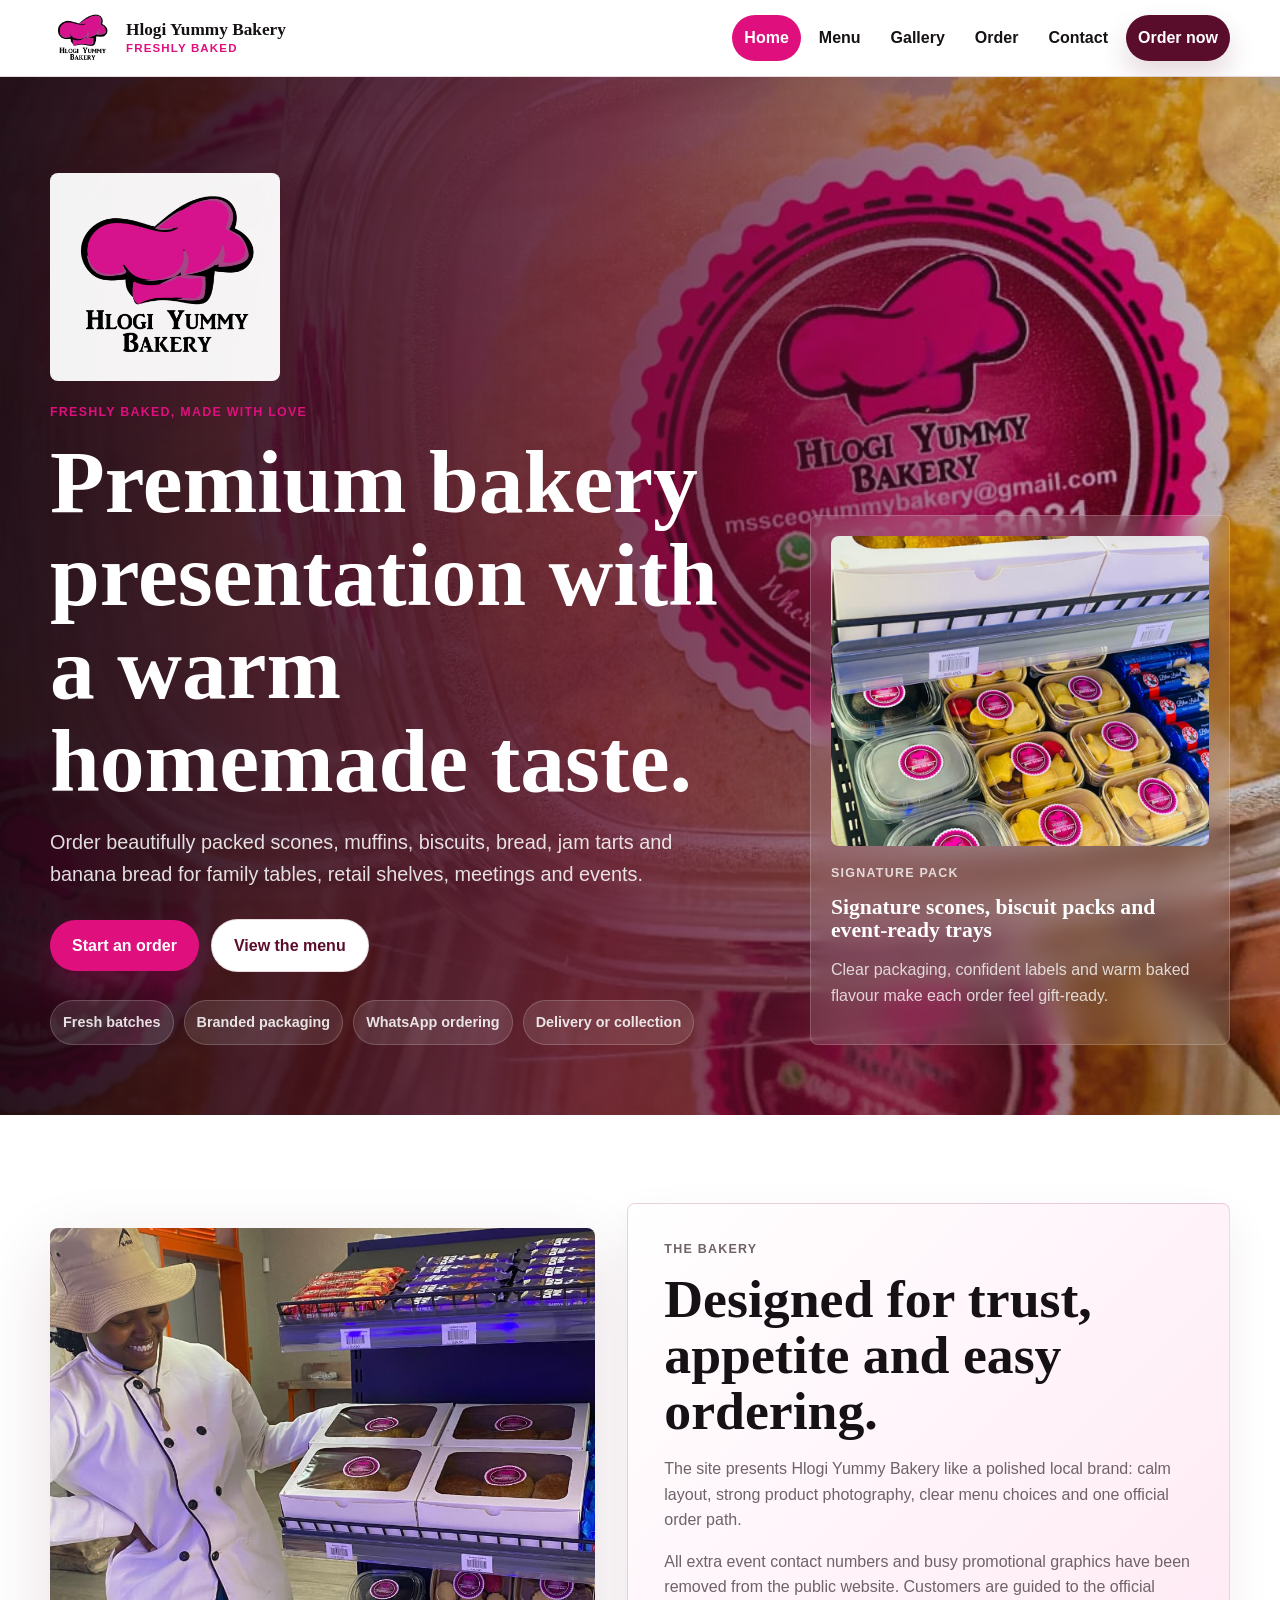
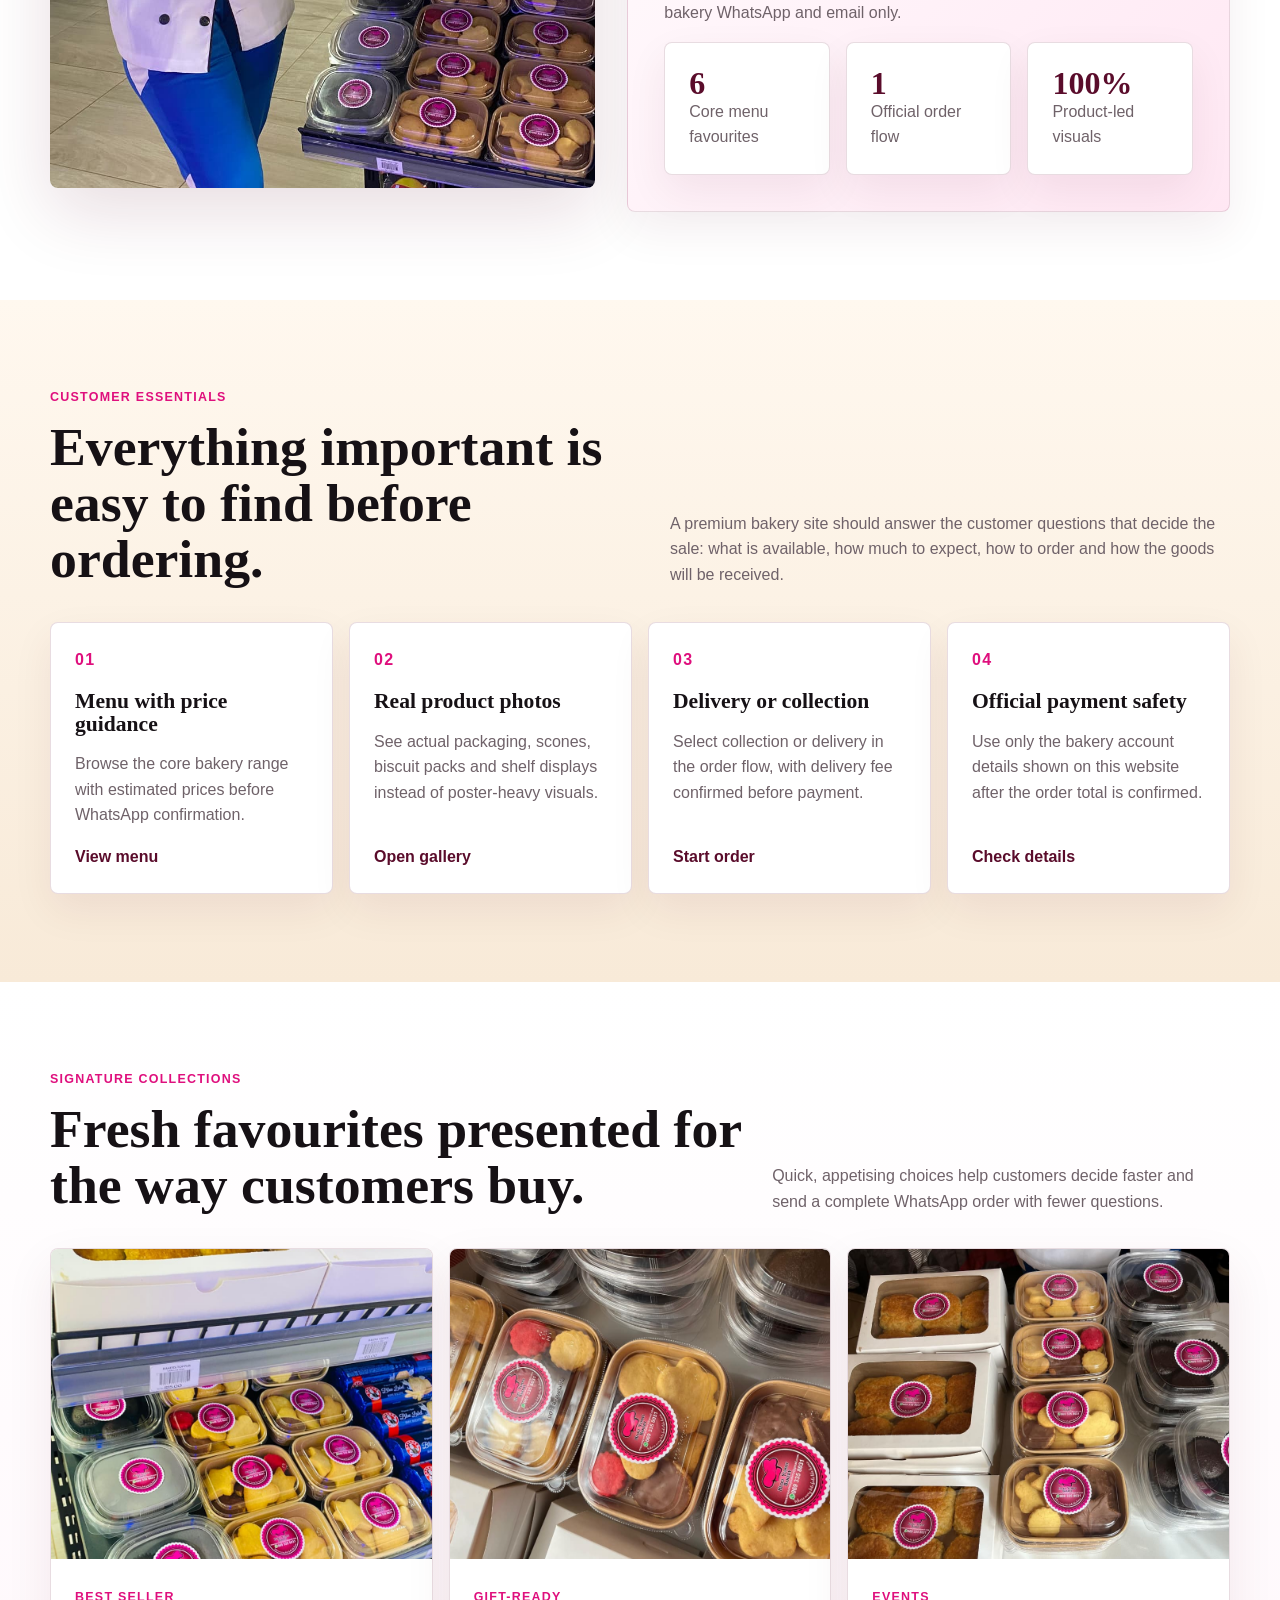
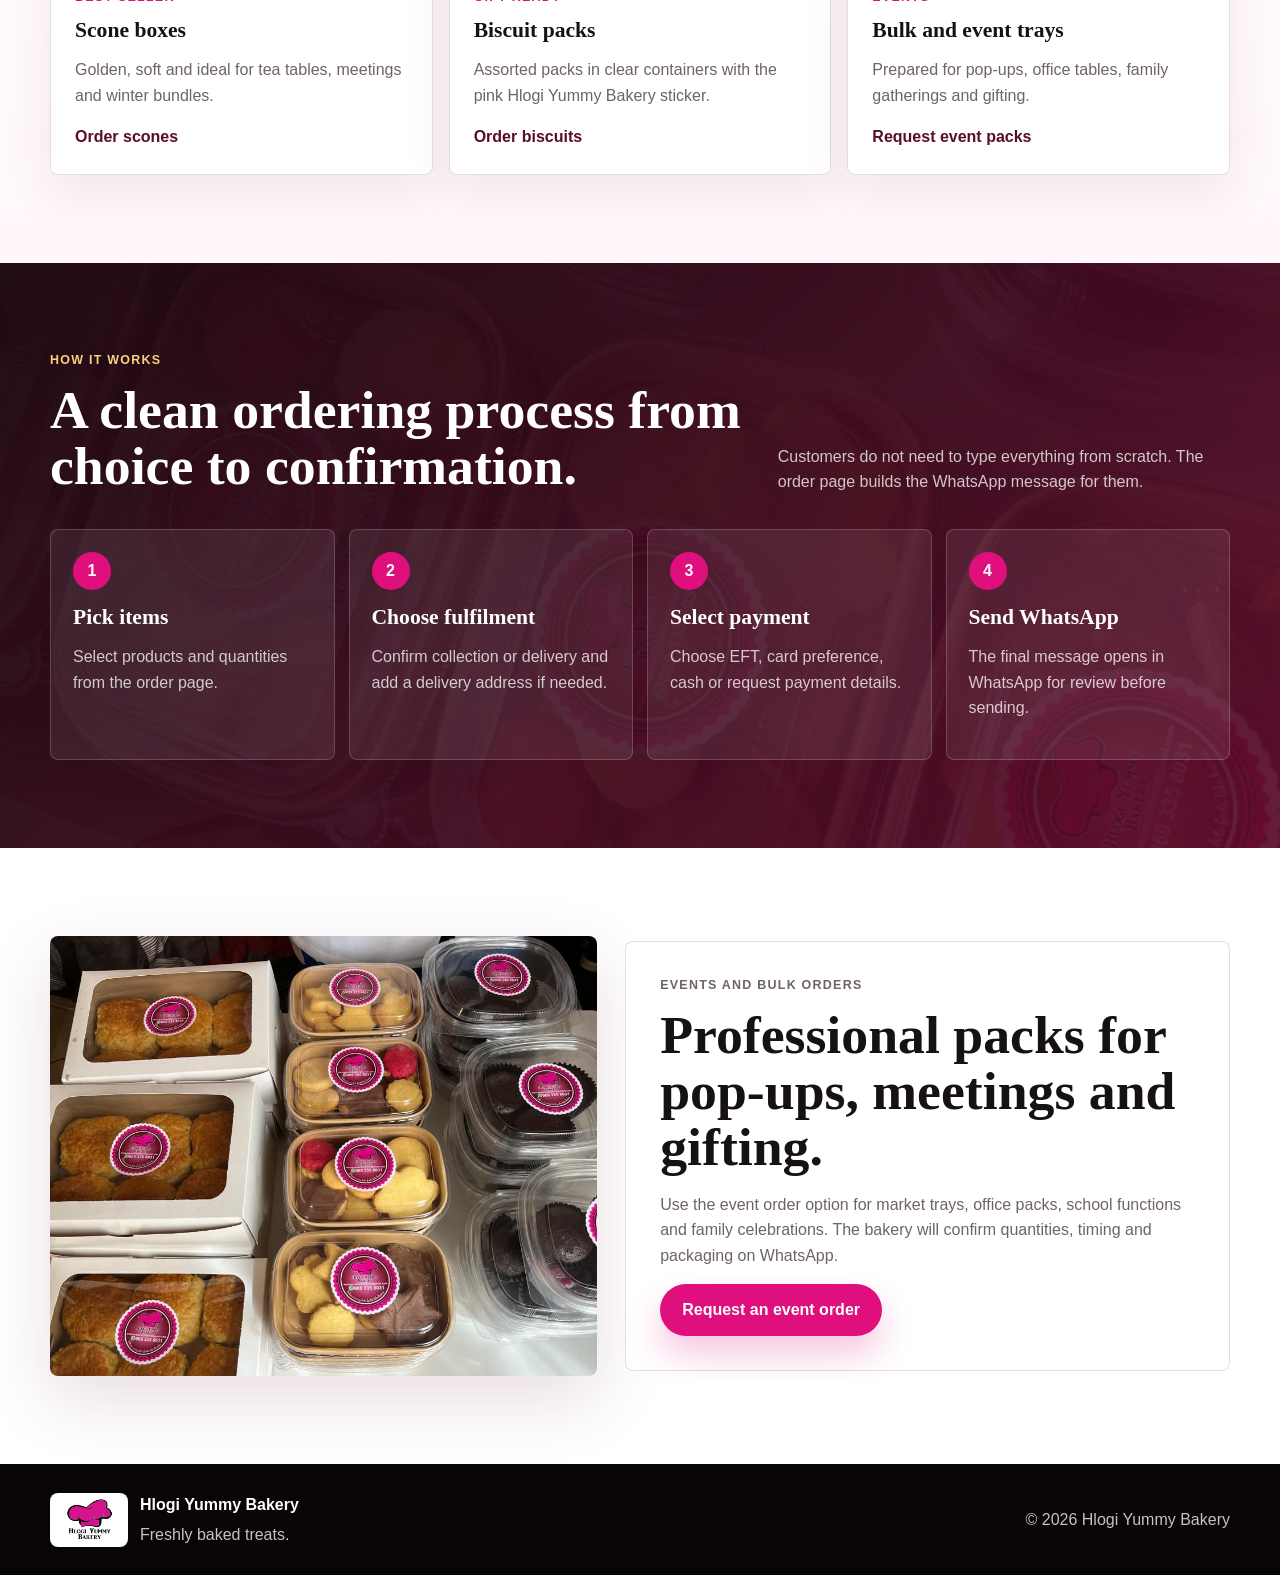
==== commit 7ee498d0: "Add files via upload" ====
--- a/index.html
+++ b/index.html
@@ -1,18 +1,10 @@
-﻿<!DOCTYPE html>
+<!DOCTYPE html>
 <html lang="en">
 <head>
   <meta charset="UTF-8">
   <meta name="viewport" content="width=device-width, initial-scale=1.0">
-  <meta name="description" content="Hlogi Yummy Bakery delivers freshly baked scones, muffins, biscuits, bread and event packs with a professional ordering experience.">
-  <title>Hlogi Yummy Bakery | Home</title>
-  <meta property="og:title" content="Hlogi Yummy Bakery | Artisanal Bakery Excellence">
-  <meta property="og:description" content="Meticulously crafted bakery collections for events, corporate gifting, and luxury delivery.">
-  <meta property="og:image" content="assets/hero-packaging.jpeg">
-  <meta property="og:url" content="https://hlogiyummybakery.co.za">
-  <meta property="og:type" content="website">
-  <link rel="preconnect" href="https://fonts.googleapis.com">
-  <link rel="preconnect" href="https://fonts.gstatic.com" crossorigin>
-  <link href="https://fonts.googleapis.com/css2?family=Inter:wght@400;700;900&family=Playfair+Display:wght@700;900&display=swap" rel="stylesheet">
+  <meta name="description" content="Hlogi Yummy Bakery prepares fresh scones, muffins, biscuits, bread, jam tarts, banana bread and event packs with professional ordering.">
+  <title>Hlogi Yummy Bakery | Freshly Baked, Made with Love</title>
   <link rel="stylesheet" href="styles.css">
 </head>
 <body>
@@ -26,11 +18,12 @@
         <span></span><span></span><span></span>
       </button>
       <nav class="site-nav" id="siteMenu" aria-label="Primary navigation">
-        <a href="index.html" aria-label="Navigate to Home">Home</a>
-        <a href="menu.html" aria-label="View our Menu">Menu</a>
-        <a href="gallery.html" aria-label="Browse our Gallery">Gallery</a>
-        <a href="order.html" aria-label="Place an Order">Order</a>
-        <a href="contact.html" aria-label="Contact the Bakery">Contact</a>
+        <a href="index.html">Home</a>
+        <a href="menu.html">Menu</a>
+        <a href="gallery.html">Gallery</a>
+        <a href="order.html">Order</a>
+        <a href="contact.html">Contact</a>
+        <a class="nav-cta" href="order.html">Order now</a>
       </nav>
     </div>
   </header>
@@ -39,166 +32,156 @@
     <section class="hero home-hero">
       <div class="container hero-grid">
         <div class="hero-copy">
-          <p class="eyebrow">Artisanal Bakery Excellence</p>
-          <h1>Bespoke bakery collections for events, corporate gifting and luxury delivery.</h1>
-          <p>Hlogi Yummy Bakery delivers meticulously crafted, beautifully presented baked goods with a refined order process, elegant packaging, and seamless WhatsApp confirmation.</p>
+          <img class="hero-logo" src="assets/logo.png" alt="Hlogi Yummy Bakery logo">
+          <p class="eyebrow">Freshly baked, made with love</p>
+          <h1>Premium bakery presentation with a warm homemade taste.</h1>
+          <p>Order beautifully packed scones, muffins, biscuits, bread, jam tarts and banana bread for family tables, retail shelves, meetings and events.</p>
           <div class="hero-actions">
-            <a class="button" href="order.html">Start your order</a>
-            <a class="button secondary" href="menu.html">Browse the menu</a>
-          </div>
-          <div class="hero-badges">
-            <span>Trusted for events</span>
-            <span>Corporate-ready packaging</span>
-            <span>Premium quality</span>
-          </div>
-        </div>
-
-        <aside class="hero-panel">
-          <div class="hero-visual">
-            <img src="assets/hero-packaging.jpeg" alt="Hlogi Yummy Bakery Premium Packaging" loading="lazy">
-          </div>
-          <div class="hero-event-card">
-            <div class="event-thumb">
-              <img src="assets/event-pop-up.jpeg" alt="Upcoming bakery event" loading="lazy">
-            </div>
-            <div class="event-details">
-              <p class="event-eyebrow">Upcoming event</p>
-              <h3>Bakery pop-up showcase</h3>
-              <p>Experience fresh treats, gifting bundles and premium bakery previews.</p>
-              <div class="countdown-grid" id="eventCountdown">
-                <div><strong id="countdownDays">00</strong><span>Days</span></div>
-                <div><strong id="countdownHours">00</strong><span>Hours</span></div>
-                <div><strong id="countdownMinutes">00</strong><span>Minutes</span></div>
-                <div><strong id="countdownSeconds">00</strong><span>Seconds</span></div>
-              </div>
-              <p class="event-meta">Saturday, May 23, 2026 • 11:00 AM</p>
-            </div>
-          </div>
-          <div class="hero-stats-wrap">
-            <p class="stats-label">Premium performance</p>
-            <div class="hero-stats">
-              <div>
-                <strong>8+</strong>
-                <span>Years of bakery expertise</span>
-              </div>
-              <div>
-                <strong>150+</strong>
-                <span>Orders managed monthly</span>
-              </div>
-              <div>
-                <strong>24/7</strong>
-                <span>WhatsApp order support</span>
-              </div>
-            </div>
+            <a class="button" href="order.html">Start an order</a>
+            <a class="button secondary" href="menu.html">View the menu</a>
+          </div>
+          <div class="hero-badges" aria-label="Bakery strengths">
+            <span>Fresh batches</span>
+            <span>Branded packaging</span>
+            <span>WhatsApp ordering</span>
+            <span>Delivery or collection</span>
+          </div>
+        </div>
+        <aside class="hero-card">
+          <img src="assets/scones-box.jpeg" alt="Fresh Hlogi Yummy Bakery scones in a branded box">
+          <div class="hero-card-body">
+            <p class="eyebrow">Signature pack</p>
+            <h3>Signature scones, biscuit packs and event-ready trays</h3>
+            <p>Clear packaging, confident labels and warm baked flavour make each order feel gift-ready.</p>
           </div>
         </aside>
       </div>
     </section>
 
-    <section class="section feature-section">
+    <section class="section white">
+      <div class="container split-grid">
+        <div class="photo-card">
+          <img src="assets/store-shelf.jpeg" alt="Hlogi Yummy Bakery products arranged on a store shelf">
+        </div>
+        <div class="panel soft">
+          <p class="section-eyebrow">The bakery</p>
+          <h2>Designed for trust, appetite and easy ordering.</h2>
+          <p>The site presents Hlogi Yummy Bakery like a polished local brand: calm layout, strong product photography, clear menu choices and one official order path.</p>
+          <p>All extra event contact numbers and busy promotional graphics have been removed from the public website. Customers are guided to the official bakery WhatsApp and email only.</p>
+          <div class="metric-grid">
+            <div class="metric"><strong>6</strong><span>Core menu favourites</span></div>
+            <div class="metric"><strong>1</strong><span>Official order flow</span></div>
+            <div class="metric"><strong>100%</strong><span>Product-led visuals</span></div>
+          </div>
+        </div>
+      </div>
+    </section>
+
+    <section class="section customer-essentials">
       <div class="container">
         <div class="section-head">
           <div>
-            <p class="section-eyebrow">Why choose Hlogi</p>
-            <h2>Quality bakery products with a premium customer journey.</h2>
-          </div>
-          <p>Every page is structured to help guests explore the menu, review product benefits, and place orders quickly with confidence.</p>
-        </div>
-
-        <div class="card-grid">
-          <article class="feature-card">
-            <h3>Consistent fresh baking</h3>
-            <p>Daily production, careful portioning and high-quality ingredients across every item.</p>
-          </article>
-          <article class="feature-card">
-            <h3>Professional order experience</h3>
-            <p>Easy navigation, clear options and WhatsApp confirmation for fast customer responses.</p>
-          </article>
-          <article class="feature-card">
-            <h3>Event and corporate support</h3>
-            <p>Tailored bakery packs for meetings, celebrations and showroom display.</p>
-          </article>
-          <article class="feature-card">
-            <h3>Local premium service</h3>
-            <p>Focused service and dependable delivery for every bakery order.</p>
-          </article>
-        </div>
-      </div>
-    </section>
-
-    <section class="section menu-preview">
+            <p class="section-eyebrow">Customer essentials</p>
+            <h2>Everything important is easy to find before ordering.</h2>
+          </div>
+          <p>A premium bakery site should answer the customer questions that decide the sale: what is available, how much to expect, how to order and how the goods will be received.</p>
+        </div>
+        <div class="need-grid">
+          <article class="need-card">
+            <span>01</span>
+            <h3>Menu with price guidance</h3>
+            <p>Browse the core bakery range with estimated prices before WhatsApp confirmation.</p>
+            <a href="menu.html">View menu</a>
+          </article>
+          <article class="need-card">
+            <span>02</span>
+            <h3>Real product photos</h3>
+            <p>See actual packaging, scones, biscuit packs and shelf displays instead of poster-heavy visuals.</p>
+            <a href="gallery.html">Open gallery</a>
+          </article>
+          <article class="need-card">
+            <span>03</span>
+            <h3>Delivery or collection</h3>
+            <p>Select collection or delivery in the order flow, with delivery fee confirmed before payment.</p>
+            <a href="order.html">Start order</a>
+          </article>
+          <article class="need-card">
+            <span>04</span>
+            <h3>Official payment safety</h3>
+            <p>Use only the bakery account details shown on this website after the order total is confirmed.</p>
+            <a href="contact.html">Check details</a>
+          </article>
+        </div>
+      </div>
+    </section>
+
+    <section class="section signature-section">
       <div class="container">
         <div class="section-head">
           <div>
-            <p class="section-eyebrow">Our specialties</p>
-            <h2>Popular bakery items for every occasion.</h2>
-          </div>
-          <p>Explore our signature bakery range and choose the best selection for your event, shop or gifting order.</p>
-        </div>
-
-        <div class="menu-grid">
-          <article class="menu-card"><h3>Scones</h3><p>Buttery, golden scones finished to serve at meetings, teas and gift sets.</p><span>Perfect for breakfast and hospitality</span></article>
-          <article class="menu-card"><h3>Muffins</h3><p>Rich muffins in chocolate, vanilla and seasonal fruit flavours.</p><span>Soft texture ideal for retail and events</span></article>
-          <article class="menu-card"><h3>Biscuits</h3><p>Fresh biscuit trays and gift boxes packaged with care.</p><span>Great for corporate gifting and event snacks</span></article>
-          <article class="menu-card"><h3>Event Packs</h3><p>Curated bakery bundles for celebrations, corporate meetings and daily specials.</p><span>Custom bundles for 10–100 people</span></article>
-        </div>
-      </div>
-    </section>
-
-    <section class="section event-section">
+            <p class="section-eyebrow">Signature collections</p>
+            <h2>Fresh favourites presented for the way customers buy.</h2>
+          </div>
+          <p>Quick, appetising choices help customers decide faster and send a complete WhatsApp order with fewer questions.</p>
+        </div>
+        <div class="collection-grid">
+          <article class="collection-card">
+            <img src="assets/scones-box.jpeg" alt="Golden scones in Hlogi Yummy Bakery packaging">
+            <div>
+              <span>Best seller</span>
+              <h3>Scone boxes</h3>
+              <p>Golden, soft and ideal for tea tables, meetings and winter bundles.</p>
+              <a href="order.html">Order scones</a>
+            </div>
+          </article>
+          <article class="collection-card">
+            <img src="assets/cookie-packs.jpeg" alt="Assorted branded biscuit packs">
+            <div>
+              <span>Gift-ready</span>
+              <h3>Biscuit packs</h3>
+              <p>Assorted packs in clear containers with the pink Hlogi Yummy Bakery sticker.</p>
+              <a href="order.html">Order biscuits</a>
+            </div>
+          </article>
+          <article class="collection-card">
+            <img src="assets/counter-display.jpeg" alt="Packaged bakery goods ready for events">
+            <div>
+              <span>Events</span>
+              <h3>Bulk and event trays</h3>
+              <p>Prepared for pop-ups, office tables, family gatherings and gifting.</p>
+              <a href="order.html">Request event packs</a>
+            </div>
+          </article>
+        </div>
+      </div>
+    </section>
+
+    <section class="section dark">
+      <div class="container">
+        <div class="section-head">
+          <div>
+            <p class="section-eyebrow">How it works</p>
+            <h2>A clean ordering process from choice to confirmation.</h2>
+          </div>
+          <p>Customers do not need to type everything from scratch. The order page builds the WhatsApp message for them.</p>
+        </div>
+        <div class="steps-grid">
+          <article class="step-card"><span>1</span><h3>Pick items</h3><p>Select products and quantities from the order page.</p></article>
+          <article class="step-card"><span>2</span><h3>Choose fulfilment</h3><p>Confirm collection or delivery and add a delivery address if needed.</p></article>
+          <article class="step-card"><span>3</span><h3>Select payment</h3><p>Choose EFT, card preference, cash or request payment details.</p></article>
+          <article class="step-card"><span>4</span><h3>Send WhatsApp</h3><p>The final message opens in WhatsApp for review before sending.</p></article>
+        </div>
+      </div>
+    </section>
+
+    <section class="section white">
       <div class="container feature-row">
+        <img src="assets/counter-display.jpeg" alt="Hlogi Yummy Bakery packaged goods on display">
         <div class="feature-copy">
-          <p class="section-eyebrow">How it works</p>
-          <h2>Three simple steps to place your bakery order.</h2>
-          <p>The process is built to feel polished, fast and reliable from the first click through to confirmation.</p>
-          <div class="card-grid steps-grid">
-            <article class="feature-card">
-              <h3>1. Select favourites</h3>
-              <p>Browse the menu, choose product quantities and customise your order with confidence.</p>
-            </article>
-            <article class="feature-card">
-              <h3>2. Share your details</h3>
-              <p>Add collection or delivery information and choose your preferred payment method.</p>
-            </article>
-            <article class="feature-card">
-              <h3>3. Confirm via WhatsApp</h3>
-              <p>Send your order directly and receive a prompt response from our bakery team.</p>
-            </article>
-          </div>
-        </div>
-        <img src="assets/multi-packages.jpeg" alt="Premium bakery packs ready for delivery" loading="lazy">
-      </div>
-    </section>
-
-    <section class="section contact-strip">
-      <div class="container feature-row">
-        <div>
-          <p class="section-eyebrow">Contact support</p>
-          <h2>Need order help, pricing or event advice?</h2>
-          <p>Our bakery team is ready to assist with product recommendations, delivery planning and fast order turnaround.</p>
-          <div class="hero-actions">
-            <a class="button" href="contact.html">Contact us</a>
-            <a class="button secondary" href="order.html">Order now</a>
-          </div>
-        </div>
-        <div class="feature-card contact-summary">
-          <h3>Head office details</h3>
-          <p>Hlogi Yummy Bakery</p>
-          <p>Freshly baked. Made with care.</p>
-          <div class="hero-stats">
-            <div>
-              <strong>Office</strong>
-              <span>Greenstone Hill Office Park</span>
-            </div>
-            <div>
-              <strong>WhatsApp</strong>
-              <span><a href="tel:+27769700695">+27 76 970 0695</a></span>
-            </div>
-            <div>
-              <strong>Hours</strong>
-              <span>Mon–Sat • 07:00–18:00</span>
-            </div>
-          </div>
+          <p class="section-eyebrow">Events and bulk orders</p>
+          <h2>Professional packs for pop-ups, meetings and gifting.</h2>
+          <p>Use the event order option for market trays, office packs, school functions and family celebrations. The bakery will confirm quantities, timing and packaging on WhatsApp.</p>
+          <a class="button" href="order.html">Request an event order</a>
         </div>
       </div>
     </section>
@@ -208,15 +191,25 @@
     <div class="container footer-inner">
       <div class="footer-brand">
         <img src="assets/logo.png" alt="Hlogi Yummy Bakery logo">
-        <div>
-          <strong>Hlogi Yummy Bakery</strong>
-          <p>Freshly baked. Made with love.</p>
-        </div>
-      </div>
-      <span>© 2026 Hlogi Yummy Bakery</span>
+        <div><strong>Hlogi Yummy Bakery</strong><p>Freshly baked treats.</p></div>
+      </div>
+      <span>&copy; 2026 Hlogi Yummy Bakery</span>
     </div>
   </footer>
 
   <script src="script.js" defer></script>
+  <script type="application/ld+json">
+    {
+      "@context": "https://schema.org",
+      "@type": "Bakery",
+      "name": "Hlogi Yummy Bakery",
+      "description": "Freshly baked scones, muffins, biscuits, bread, jam tarts, banana bread and event packs.",
+      "telephone": "+27769700695",
+      "email": "mssceoyummybakery@gmail.com",
+      "url": "index.html",
+      "servesCuisine": "Bakery",
+      "priceRange": "R15-R250"
+    }
+  </script>
 </body>
 </html>
--- a/styles.css
+++ b/styles.css
@@ -1,17 +1,20 @@
-﻿:root {
-  --pink: #c5a059;
-  --plum: #1a2a44;
-  --plum-dark: #111b2c;
-  --cream: #f8f3ea;
+:root {
+  --pink: #df0f7d;
+  --pink-strong: #f72591;
+  --pink-soft: #ffe7f3;
+  --plum: #5a0c2b;
+  --plum-dark: #1b0710;
+  --ink: #161115;
+  --muted: #6f6269;
+  --cream: #fff8ef;
+  --cream-deep: #f4e8d9;
+  --champagne: #f8ead8;
   --white: #ffffff;
-  --ink: #111827;
-  --muted: #5d6681;
-  --line: rgba(32, 48, 79, 0.12);
-  --pink-soft: rgba(197, 160, 89, 0.14);
-  --radius: 28px;
-  --shadow: 0 28px 70px rgba(26, 42, 68, 0.10);
-  --font-heading: 'Playfair Display', serif;
-  --font-body: 'Inter', sans-serif;
+  --gold: #d89b2d;
+  --line: rgba(90, 12, 43, 0.14);
+  --line-dark: rgba(255, 255, 255, 0.18);
+  --shadow: 0 24px 70px rgba(90, 12, 43, 0.14);
+  --radius: 8px;
 }
 
 * {
@@ -25,12 +28,11 @@
 body {
   margin: 0;
   min-height: 100vh;
-  font-family: var(--font-body);
-  background: linear-gradient(180deg, #f7f2eb 0%, #f5ecdf 45%, #fcf7f0 100%);
+  font-family: Arial, Helvetica, sans-serif;
   color: var(--ink);
-  line-height: 1.75;
-  opacity: 0;
-  transition: opacity 0.6s ease;
+  background:
+    linear-gradient(180deg, #fffdf9 0%, var(--cream) 42%, #fffaf4 100%);
+  line-height: 1.6;
 }
 
 body.is-loaded {
@@ -38,8 +40,8 @@
 }
 
 img {
+  display: block;
   width: 100%;
-  display: block;
   max-width: 100%;
 }
 
@@ -55,883 +57,760 @@
 }
 
 .container {
-  width: min(1180px, calc(100% - 40px));
+  width: min(1180px, calc(100% - 44px));
   margin: 0 auto;
 }
 
 .site-header {
-  background: rgba(255, 255, 255, 0.8);
-  border-bottom: 1px solid var(--line);
   position: sticky;
   top: 0;
   z-index: 100;
-  backdrop-filter: blur(12px);
-  box-shadow: 0 12px 30px rgba(26, 42, 68, 0.06);
+  background: rgba(255, 255, 255, 0.96);
+  border-bottom: 1px solid var(--line);
+  backdrop-filter: blur(18px);
+  box-shadow: 0 12px 34px rgba(27, 7, 16, 0.05);
 }
 
 .header-inner {
+  min-height: 76px;
   display: flex;
   align-items: center;
   justify-content: space-between;
-  gap: 16px;
-  padding: 18px 0;
+  gap: 18px;
 }
 
 .brand {
+  min-width: max-content;
   display: flex;
   align-items: center;
-  gap: 14px;
+  gap: 12px;
 }
 
 .brand img {
-  width: 58px;
+  width: 64px;
   height: 52px;
   object-fit: contain;
 }
 
 .brand-copy {
   display: grid;
+  line-height: 1;
 }
 
 .brand-copy strong {
-  font-size: 1rem;
-  font-weight: 900;
+  font-family: Georgia, "Times New Roman", serif;
+  font-size: 1.08rem;
+  color: var(--ink);
 }
 
 .brand-copy span {
-  font-size: 0.75rem;
+  margin-top: 5px;
   color: var(--pink);
+  font-size: 0.72rem;
+  font-weight: 900;
+  letter-spacing: 0.1em;
   text-transform: uppercase;
-  letter-spacing: 0.12em;
 }
 
 .site-nav {
   display: flex;
+  align-items: center;
+  justify-content: flex-end;
+  gap: 6px;
+  flex-wrap: wrap;
+}
+
+.site-nav a {
+  min-height: 42px;
+  display: inline-flex;
+  align-items: center;
+  gap: 7px;
+  padding: 10px 12px;
+  border: 0;
+  border-radius: 999px;
+  color: var(--ink);
+  background: transparent;
+  font-weight: 800;
+  cursor: pointer;
+}
+
+.site-nav a:hover,
+.site-nav a:focus-visible,
+.site-nav a.active {
+  color: var(--white);
+  background: var(--pink);
+}
+
+.site-nav .nav-cta {
+  color: var(--white);
+  background: var(--plum);
+  box-shadow: 0 14px 28px rgba(90, 12, 43, 0.16);
+}
+
+.site-nav .nav-cta:hover,
+.site-nav .nav-cta:focus-visible,
+.site-nav .nav-cta.active {
+  background: var(--pink);
+}
+
+.nav-toggle {
+  display: none;
+  width: 44px;
+  height: 44px;
+  place-items: center;
+  border: 1px solid var(--line);
+  border-radius: 50%;
+  color: var(--plum);
+  background: var(--white);
+  cursor: pointer;
+}
+
+.nav-toggle span {
+  width: 18px;
+  height: 2px;
+  display: block;
+  background: currentColor;
+  border-radius: 999px;
+  transition: transform 180ms ease, opacity 180ms ease;
+}
+
+.nav-toggle span + span {
+  margin-top: 4px;
+}
+
+.site-header.is-open .nav-toggle span:first-child {
+  transform: translateY(6px) rotate(45deg);
+}
+
+.site-header.is-open .nav-toggle span:nth-child(2) {
+  opacity: 0;
+}
+
+.site-header.is-open .nav-toggle span:last-child {
+  transform: translateY(-6px) rotate(-45deg);
+}
+
+.button {
+  min-height: 48px;
+  display: inline-flex;
+  align-items: center;
+  justify-content: center;
+  gap: 10px;
+  padding: 13px 22px;
+  border: 0;
+  border-radius: 999px;
+  color: var(--white);
+  background: var(--pink);
+  font-weight: 900;
+  cursor: pointer;
+  box-shadow: 0 18px 34px rgba(223, 15, 125, 0.24);
+  transition: transform 180ms ease, background 180ms ease;
+}
+
+.button:hover,
+.button:focus-visible {
+  transform: translateY(-2px);
+  background: var(--plum);
+}
+
+.button.secondary {
+  color: var(--plum);
+  background: var(--white);
+  border: 1px solid var(--line);
+  box-shadow: none;
+}
+
+.eyebrow,
+.section-eyebrow {
+  margin: 0 0 12px;
+  color: var(--pink);
+  font-size: 0.78rem;
+  font-weight: 900;
+  letter-spacing: 0.1em;
+  text-transform: uppercase;
+}
+
+h1,
+h2,
+h3 {
+  margin: 0;
+  font-family: Georgia, "Times New Roman", serif;
+  line-height: 1.04;
+  letter-spacing: 0;
+}
+
+h1 {
+  font-size: clamp(3rem, 7vw, 6rem);
+}
+
+h2 {
+  font-size: clamp(2rem, 4.2vw, 3.7rem);
+}
+
+h3 {
+  font-size: 1.35rem;
+}
+
+.hero {
+  min-height: 76vh;
+  display: grid;
+  align-items: end;
+  padding: 96px 0 70px;
+  color: var(--white);
+  background:
+    linear-gradient(90deg, rgba(27, 7, 16, 0.94), rgba(90, 12, 43, 0.78) 48%, rgba(27, 7, 16, 0.16)),
+    url("assets/hero-packaging.jpeg") center/cover no-repeat;
+}
+
+.home-hero {
+  min-height: calc(100vh - 76px);
+}
+
+.hero-grid {
+  display: grid;
+  grid-template-columns: minmax(0, 1fr) 420px;
+  gap: 34px;
+  align-items: end;
+}
+
+.hero-copy {
+  max-width: 800px;
+}
+
+.hero-copy h1,
+.hero-copy h2 {
+  color: var(--white);
+}
+
+.hero-copy p:not(.eyebrow) {
+  max-width: 680px;
+  color: rgba(255, 255, 255, 0.86);
+  font-size: clamp(1.04rem, 2vw, 1.24rem);
+}
+
+.hero-actions {
+  display: flex;
+  align-items: center;
   gap: 12px;
   flex-wrap: wrap;
-}
-
-.site-nav a {
-  padding: 12px 16px;
+  margin-top: 28px;
+}
+
+.hero-logo {
+  width: min(230px, 64vw);
+  margin-bottom: 22px;
+  padding: 14px;
+  border-radius: var(--radius);
+  background: rgba(255, 255, 255, 0.95);
+  box-shadow: var(--shadow);
+}
+
+.hero-card {
+  padding: 20px;
+  border: 1px solid var(--line-dark);
+  border-radius: var(--radius);
+  background: rgba(255, 255, 255, 0.12);
+  backdrop-filter: blur(14px);
+}
+
+.hero-card img {
+  height: 310px;
+  object-fit: cover;
+  border-radius: var(--radius);
+}
+
+.hero-card-body {
+  padding-top: 18px;
+}
+
+.hero-card h3 {
+  color: var(--white);
+}
+
+.hero-card p {
+  color: rgba(255, 255, 255, 0.78);
+}
+
+.hero-badges {
+  display: flex;
+  gap: 10px;
+  flex-wrap: wrap;
+  margin-top: 28px;
+}
+
+.hero-badges span {
+  padding: 10px 12px;
+  border: 1px solid var(--line-dark);
   border-radius: 999px;
-  transition: background 180ms ease, color 180ms ease;
-  font-weight: 700;
-}
-
-.site-nav a:hover,
-.site-nav a:focus-visible {
-  background: var(--pink);
+  color: rgba(255, 255, 255, 0.86);
+  background: rgba(255, 255, 255, 0.11);
+  font-weight: 800;
+  font-size: 0.9rem;
+}
+
+.section {
+  padding: 88px 0;
+}
+
+.section.white {
+  background: var(--white);
+}
+
+.section.dark {
   color: var(--white);
-}
-
-.nav-toggle {
-  display: none;
-  width: 46px;
-  height: 46px;
-  border-radius: 50%;
-  border: 1px solid var(--line);
+  background:
+    linear-gradient(135deg, rgba(27, 7, 16, 0.96), rgba(90, 12, 43, 0.92)),
+    url("assets/cookie-packs.jpeg") center/cover no-repeat;
+}
+
+.section.dark h2,
+.section.dark h3 {
+  color: var(--white);
+}
+
+.section.dark p,
+.section.dark li {
+  color: rgba(255, 255, 255, 0.76);
+}
+
+.section.dark .section-eyebrow {
+  color: #f6d27d;
+}
+
+.customer-essentials {
+  background:
+    linear-gradient(180deg, var(--cream), var(--champagne));
+}
+
+.signature-section {
+  background:
+    linear-gradient(180deg, var(--white), #fff7fb);
+}
+
+.section-head {
+  display: flex;
+  align-items: end;
+  justify-content: space-between;
+  gap: 28px;
+  margin-bottom: 34px;
+}
+
+.section-head > p {
+  max-width: 560px;
+  margin: 0;
+  color: var(--muted);
+}
+
+.split-grid {
+  display: grid;
+  grid-template-columns: 0.95fr 1.05fr;
+  gap: 32px;
+  align-items: center;
+}
+
+.panel {
+  padding: 36px;
+  border: 1px solid var(--line);
+  border-radius: var(--radius);
   background: var(--white);
+  box-shadow: 0 18px 45px rgba(90, 12, 43, 0.07);
+}
+
+.panel.soft {
+  background: linear-gradient(135deg, var(--white), var(--pink-soft));
+}
+
+.panel p {
+  color: var(--muted);
+}
+
+.photo-card {
+  overflow: hidden;
+  border-radius: var(--radius);
+  box-shadow: var(--shadow);
+}
+
+.photo-card img {
+  height: 560px;
+  object-fit: cover;
+}
+
+.metric-grid,
+.feature-grid,
+.need-grid,
+.collection-grid,
+.menu-grid,
+.contact-grid {
+  display: grid;
+  grid-template-columns: repeat(3, 1fr);
+  gap: 16px;
+}
+
+.metric,
+.feature-card,
+.need-card,
+.menu-card,
+.contact-card,
+.event-card,
+.gallery-note {
+  padding: 24px;
+  border: 1px solid var(--line);
+  border-radius: var(--radius);
+  background: var(--white);
+  box-shadow: 0 16px 42px rgba(90, 12, 43, 0.07);
+}
+
+.feature-card,
+.need-card,
+.collection-card,
+.menu-card,
+.contact-card,
+.event-card {
+  transition: transform 180ms ease, box-shadow 180ms ease, border-color 180ms ease;
+}
+
+.feature-card:hover,
+.need-card:hover,
+.collection-card:hover,
+.menu-card:hover,
+.contact-card:hover,
+.event-card:hover {
+  transform: translateY(-3px);
+  border-color: rgba(223, 15, 125, 0.28);
+  box-shadow: 0 22px 60px rgba(90, 12, 43, 0.12);
+}
+
+.metric strong {
+  display: block;
   color: var(--plum);
-  align-items: center;
-  justify-content: center;
-  cursor: pointer;
-}
-
-.nav-toggle span {
-  width: 20px;
-  height: 2px;
-  background: currentColor;
-  border-radius: 999px;
-  display: block;
-}
-
-.nav-toggle span + span {
-  margin-top: 5px;
-}
-
-.hero {
-  padding: 90px 0 60px;
-  min-height: 68vh;
-  display: grid;
-  place-items: center;
+  font-family: Georgia, "Times New Roman", serif;
+  font-size: 2rem;
+  line-height: 1;
+}
+
+.metric span,
+.feature-card p,
+.need-card p,
+.collection-card p,
+.menu-card p,
+.contact-card p,
+.event-card p,
+.gallery-note p {
+  color: var(--muted);
+}
+
+.need-grid {
+  grid-template-columns: repeat(4, 1fr);
+}
+
+.need-card {
+  min-height: 260px;
+  display: flex;
+  flex-direction: column;
+}
+
+.need-card span {
+  color: var(--pink);
+  font-weight: 900;
+  letter-spacing: 0.08em;
+}
+
+.need-card h3 {
+  margin-top: 18px;
+}
+
+.need-card a {
+  margin-top: auto;
+  color: var(--plum);
+  font-weight: 900;
+}
+
+.need-card a:hover,
+.need-card a:focus-visible {
+  color: var(--pink);
+}
+
+.collection-grid {
+  grid-template-columns: repeat(3, 1fr);
+}
+
+.collection-card {
+  overflow: hidden;
+  border: 1px solid var(--line);
+  border-radius: var(--radius);
+  background: var(--white);
+  box-shadow: 0 18px 48px rgba(90, 12, 43, 0.08);
+}
+
+.collection-card img {
+  height: 310px;
+  object-fit: cover;
+}
+
+.collection-card div {
+  padding: 24px;
+}
+
+.collection-card span {
+  color: var(--pink);
+  font-size: 0.78rem;
+  font-weight: 900;
+  letter-spacing: 0.1em;
+  text-transform: uppercase;
+}
+
+.collection-card h3 {
+  margin-top: 10px;
+}
+
+.collection-card a,
+.card-link {
+  color: var(--plum);
+  font-weight: 900;
+}
+
+.collection-card a:hover,
+.collection-card a:focus-visible,
+.card-link:hover,
+.card-link:focus-visible {
+  color: var(--pink);
+}
+
+.menu-card {
+  min-height: 230px;
+  display: flex;
+  flex-direction: column;
+  justify-content: space-between;
   position: relative;
   overflow: hidden;
 }
 
-.hero::before {
+.menu-card::before {
   content: "";
   position: absolute;
-  inset: 0;
-  background: linear-gradient(180deg, rgba(32, 48, 79, 0.55), rgba(32, 48, 79, 0.78));
-  z-index: 0;
-}
-
-@keyframes fadeInUp {
-  from {
-    opacity: 0;
-    transform: translateY(20px);
-  }
-  to {
-    opacity: 1;
-    transform: translateY(0);
-  }
-}
-
-.hero .container,
-.hero-copy,
-.hero-panel,
-.feature-row,
-.card-grid article,
-.menu-grid article,
-.event-grid article,
-.contact-grid article,
-.gallery-item,
-.order-group,
-.summary-panel {
-  opacity: 0;
-}
-
-body.is-loaded .hero .container,
-body.is-loaded .hero-copy,
-body.is-loaded .hero-panel,
-body.is-loaded .feature-row,
-body.is-loaded .card-grid article,
-body.is-loaded .menu-grid article,
-body.is-loaded .event-grid article,
-body.is-loaded .contact-grid article,
-body.is-loaded .gallery-item,
-body.is-loaded .order-group,
-body.is-loaded .summary-panel {
-  animation: fadeInUp 0.8s ease forwards;
-}
-
-body.is-loaded .hero-copy { animation-delay: 0.1s; }
-body.is-loaded .hero-panel { animation-delay: 0.2s; }
-body.is-loaded .feature-row { animation-delay: 0.3s; }
-body.is-loaded .card-grid article:nth-child(1) { animation-delay: 0.1s; }
-body.is-loaded .card-grid article:nth-child(2) { animation-delay: 0.2s; }
-body.is-loaded .card-grid article:nth-child(3) { animation-delay: 0.3s; }
-body.is-loaded .card-grid article:nth-child(4) { animation-delay: 0.4s; }
-
-.home-hero {
-  background: linear-gradient(180deg, rgba(27, 7, 16, 0.94), rgba(90, 12, 43, 0.92)), url("assets/hero-packaging.jpeg") center/cover no-repeat;
+  inset: 0 0 auto;
+  height: 6px;
+  background: linear-gradient(90deg, var(--pink), var(--gold));
+}
+
+.menu-card .menu-meta {
+  display: flex;
+  justify-content: space-between;
+  gap: 12px;
+  align-items: center;
+  margin-top: 18px;
+  color: var(--plum);
+  font-weight: 900;
+}
+
+.card-link {
+  margin-top: 14px;
+  display: inline-flex;
+  width: max-content;
+  align-items: center;
+}
+
+.menu-thumb {
+  height: 150px;
+  margin: -24px -24px 20px;
+  object-fit: cover;
+}
+
+.feature-row {
+  display: grid;
+  grid-template-columns: 0.95fr 1.05fr;
+  gap: 28px;
+  align-items: center;
+}
+
+.feature-row > img {
+  height: 440px;
+  object-fit: cover;
+  border-radius: var(--radius);
+  box-shadow: var(--shadow);
+}
+
+.feature-copy {
+  padding: 34px;
+  border: 1px solid var(--line);
+  border-radius: var(--radius);
+  background: var(--white);
+}
+
+.feature-copy p {
+  color: var(--muted);
+}
+
+.steps-grid {
+  display: grid;
+  grid-template-columns: repeat(4, 1fr);
+  gap: 14px;
+}
+
+.step-card {
+  padding: 22px;
+  border: 1px solid var(--line);
+  border-radius: var(--radius);
+  background: rgba(255, 255, 255, 0.08);
+  border-color: var(--line-dark);
+}
+
+.step-card span {
+  width: 38px;
+  height: 38px;
+  display: grid;
+  place-items: center;
+  margin-bottom: 16px;
+  border-radius: 50%;
   color: var(--white);
-}
-
-.home-hero .hero-copy,
-.home-hero .hero-copy h1,
-.home-hero .hero-copy p,
-.home-hero .eyebrow,
-.home-hero .hero-actions a {
-  color: var(--white);
-}
-
-.home-hero .hero-actions .button.secondary {
-  color: var(--plum);
-}
-
-.menu-hero {
-  background: linear-gradient(180deg, rgba(27, 7, 16, 0.96), rgba(90, 12, 43, 0.92)), url("assets/multi-packages.jpeg") center/cover no-repeat;
-  color: var(--white);
-}
-
-.order-hero {
-  background: linear-gradient(180deg, rgba(27, 7, 16, 0.96), rgba(90, 12, 43, 0.92)), url("assets/order-method.jpeg") center/cover no-repeat;
-  color: var(--white);
-}
-
-.contact-hero {
-  background: linear-gradient(180deg, rgba(27, 7, 16, 0.96), rgba(90, 12, 43, 0.92)), url("assets/event-pop-up.jpeg") center/cover no-repeat;
-  color: var(--white);
-}
-
-.gallery-hero {
-  background: linear-gradient(180deg, rgba(27, 7, 16, 0.96), rgba(90, 12, 43, 0.92)), url("assets/display-stack.jpeg") center/cover no-repeat;
-  color: var(--white);
-}
-
-.hero-copy {
-  position: relative;
-  z-index: 2;
-  max-width: 600px;
-}
-
-.hero-grid {
-  display: grid;
-  grid-template-columns: 1.1fr 0.9fr;
-  gap: 32px;
-  align-items: center;
-  position: relative;
-  z-index: 2;
-}
-
-.hero-badges {
-  display: flex;
-  flex-wrap: wrap;
-  gap: 12px;
-  margin-top: 28px;
-}
-
-.hero-badges span {
-  display: inline-flex;
-  align-items: center;
-  justify-content: center;
-  padding: 12px 18px;
-  border-radius: 999px;
-  background: rgba(255, 255, 255, 0.95);
-  color: var(--plum-dark);
-  font-size: 0.9rem;
-  font-weight: 800;
-  border: 1px solid rgba(32, 48, 79, 0.1);
-}
-
-.hero-panel {
-  padding: 32px;
-  border-radius: 30px;
-  background: rgba(255, 255, 255, 0.8);
-  border: 1px solid var(--line);
-  box-shadow: 0 34px 90px rgba(26, 42, 68, 0.12);
-  backdrop-filter: blur(12px);
-  color: var(--plum-dark);
-}
-
-.panel-label {
-  display: inline-flex;
-  margin-bottom: 18px;
-  color: var(--plum);
-  text-transform: uppercase;
-  letter-spacing: 0.18em;
-  font-weight: 900;
-  font-size: 0.72rem;
-}
-
-.hero-panel h2 {
-  color: var(--plum-dark);
-}
-
-.hero::before {
-  content: "";
-  position: absolute;
-  inset: 0;
-  background: linear-gradient(180deg, rgba(27, 7, 16, 0.7), rgba(90, 12, 43, 0.8));
-  z-index: 0;
-}
-
-.hero-panel p,
-.hero-stats span {
-  color: var(--muted);
-}
-
-.hero-panel h2 {
-  margin: 0 0 18px;
-  font-size: clamp(2.1rem, 3vw, 2.7rem);
-  line-height: 1.05;
-}
-
-.hero-panel p {
-  margin: 0 0 24px;
-  color: var(--muted);
-  line-height: 1.8;
-}
-
-.hero-visual {
-  overflow: hidden;
-  border-radius: 24px;
-  margin-bottom: 24px;
-  max-width: 540px;
-  box-shadow: 0 28px 70px rgba(0, 0, 0, 0.18);
-}
-
-.hero-visual img {
-  display: block;
-  width: 100%;
-  height: auto;
-  object-fit: cover;
-}
-
-.stats-label {
-  margin: 0 0 16px;
-  font-size: 0.88rem;
-  text-transform: uppercase;
-  letter-spacing: 0.18em;
-  color: var(--pink);
-  font-weight: 900;
-}
-
-.hero-stats {
-  display: grid;
-  grid-template-columns: repeat(3, minmax(0, 1fr));
-  gap: 16px;
-}
-
-.hero-stats div {
-  padding: 22px 20px;
-  border-radius: 22px;
-  background: rgba(248, 243, 234, 0.94);
-  border: 1px solid rgba(32, 48, 79, 0.08);
-}
-
-.hero-event-card {
-  display: grid;
-  grid-template-columns: 140px 1fr;
-  gap: 22px;
-  align-items: center;
-  padding: 24px;
-  border-radius: 28px;
-  background: rgba(255, 255, 255, 0.96);
-  border: 1px solid rgba(32, 48, 79, 0.08);
-  box-shadow: 0 24px 70px rgba(18, 13, 13, 0.08);
-  margin-bottom: 24px;
-}
-
-.event-thumb img {
-  width: 100%;
-  height: 100%;
-  object-fit: cover;
-  border-radius: 22px;
-}
-
-.event-eyebrow {
-  margin: 0 0 10px;
-  font-size: 0.78rem;
-  font-weight: 900;
-  text-transform: uppercase;
-  letter-spacing: 0.16em;
-  color: var(--pink);
-}
-
-.countdown-grid {
-  display: grid;
-  grid-template-columns: repeat(4, minmax(0, 1fr));
-  gap: 12px;
-  margin: 20px 0 12px;
-}
-
-.countdown-grid div {
-  padding: 16px 14px;
-  background: var(--plum);
-  color: var(--white);
-  border-radius: 18px;
-  text-align: center;
-}
-
-.countdown-grid strong {
-  display: block;
-  font-size: 1.45rem;
-}
-
-.countdown-grid span {
-  display: block;
-  margin-top: 6px;
-  font-size: 0.85rem;
-  color: rgba(255, 255, 255, 0.95);
-}
-
-.event-meta {
-  margin: 0;
-  color: var(--muted);
-  font-size: 0.95rem;
-}
-
-.event-card-top {
-  display: grid;
-  grid-template-columns: 110px 1fr;
-  gap: 18px;
-  align-items: center;
-  margin-bottom: 18px;
-}
-
-.event-card-top img {
-  width: 100%;
-  height: 100%;
-  object-fit: cover;
-  border-radius: 20px;
-}
-
-.event-card h3 {
-  margin: 0;
-  font-size: 1.25rem;
-}
-
-.event-list-section .event-card {
-  min-height: auto;
-}
-
-@media (max-width: 980px) {
-  .hero-event-card,
-  .event-card-top {
-    grid-template-columns: 1fr;
-  }
-
-  .countdown-grid {
-    grid-template-columns: repeat(2, minmax(0, 1fr));
-  }
-}
-
-@media (max-width: 760px) {
-  .hero-event-card {
-    padding: 20px;
-  }
-
-  .event-card-top {
-    gap: 14px;
-  }
-}
-
-.hero-stats strong {
-  display: block;
-  font-size: 1.45rem;
-  color: var(--plum);
-}
-
-.hero-stats span {
-  display: block;
-  margin-top: 10px;
-  color: var(--muted);
-  font-size: 0.95rem;
-  line-height: 1.7;
-}
-
-.gallery-item a {
-  display: block;
-  width: 100%;
-  height: 100%;
-  overflow: hidden;
-  border-radius: 24px;
-}
-
-.gallery-item a:hover img,
-.gallery-item a:focus-visible img {
-  transform: scale(1.03);
-}
-
-.gallery-item img {
-  transition: transform 220ms ease;
-}
-
-.image-modal {
-  position: fixed;
-  inset: 0;
-  display: flex;
-  align-items: center;
-  justify-content: center;
-  padding: 28px;
-  background: rgba(10, 12, 25, 0.85);
-  opacity: 0;
-  pointer-events: none;
-  transition: opacity 180ms ease;
-  z-index: 250;
-}
-
-.image-modal.open {
-  opacity: 1;
-  pointer-events: auto;
-}
-
-.image-modal img {
-  max-width: 100%;
-  max-height: 100%;
-  border-radius: 24px;
-  box-shadow: 0 40px 120px rgba(0, 0, 0, 0.35);
-}
-
-.modal-close {
-  position: absolute;
-  top: 20px;
-  right: 20px;
-  width: 46px;
-  height: 46px;
-  border: none;
-  border-radius: 50%;
-  background: rgba(255, 255, 255, 0.18);
-  color: var(--white);
-  font-size: 1.5rem;
-  cursor: pointer;
-  box-shadow: 0 10px 30px rgba(0, 0, 0, 0.2);
-}
-
-@media (max-width: 980px) {
-  .hero-stats {
-    grid-template-columns: 1fr 1fr;
-  }
-}
-
-@media (max-width: 760px) {
-  .hero-stats {
-    grid-template-columns: 1fr;
-  }
-}
-
-.eyebrow,
-.section-eyebrow {
-  margin: 0 0 18px;
-  font-size: 0.78rem;
-  font-weight: 900;
-  letter-spacing: 0.16em;
-  text-transform: uppercase;
-  color: var(--pink);
-}
-
-.hero h1,
-.section-head h2,
-.summary-header h2,
-.hero-panel h2,
-.section-title h2,
-h1, h2, h3 {
-  margin: 0;
-  font-family: var(--font-heading);
-}
-
-.hero h1 {
-  font-size: clamp(2.8rem, 5vw, 4rem);
-  line-height: 1.02;
-}
-
-.hero p {
-  margin: 18px 0 0;
-  color: rgba(255, 255, 255, 0.95);
-  font-size: 1.05rem;
-  max-width: 700px;
-}
-
-.hero-actions {
-  margin-top: 30px;
-  display: flex;
-  flex-wrap: wrap;
-  gap: 14px;
-}
-
-.button {
-  display: inline-flex;
-  align-items: center;
-  justify-content: center;
-  gap: 10px;
-  padding: 14px 24px;
-  border-radius: 999px;
-  border: 0;
   background: var(--pink);
-  color: var(--white);
-  font-weight: 900;
-  cursor: pointer;
-  transition: transform 180ms ease, box-shadow 180ms ease;
-  box-shadow: 0 18px 34px rgba(223, 15, 125, 0.24);
-}
-
-.button.secondary {
-  background: rgba(255, 255, 255, 0.95);
-  color: var(--plum);
-  box-shadow: none;
-  border: 1px solid rgba(90, 12, 43, 0.14);
-}
-
-.button:hover,
-.button:focus-visible {
-  transform: translateY(-1px);
-}
-
-.section {
-  padding: 70px 0;
-  background: rgba(248, 243, 234, 0.88);
-}
-
-.section:nth-of-type(even) {
-  background: rgba(255, 250, 244, 0.98);
-}
-
-.section-head {
-  display: grid;
-  gap: 20px;
-  margin-bottom: 32px;
-}
-
-.section-head > div {
-  max-width: 680px;
-}
-
-.feature-card,
-.menu-card,
-.event-card,
-.contact-card {
-  min-height: 220px;
-  background: linear-gradient(180deg, #fffaf2, #f5ece0);
-  border-color: rgba(32, 48, 79, 0.12);
-}
-
-.feature-row img {
-  width: 100%;
-  border-radius: 28px;
-  object-fit: cover;
-  min-height: 420px;
-}
-
-.section-head h2 {
-  font-size: clamp(2rem, 3.5vw, 3.6rem);
-}
-
-.section-head p {
-  margin: 18px 0 0;
-  color: var(--muted);
-  max-width: 640px;
-}
-
-.card-grid,
-.menu-grid,
-.event-grid,
-.contact-grid,
-.summary-meta,
-.gallery-grid {
-  display: grid;
-  gap: 20px;
-}
-
-.card-grid,
-.menu-grid,
-.event-grid,
-.gallery-grid {
-  grid-template-columns: repeat(auto-fit, minmax(240px, 1fr));
-}
-
-.gallery-item {
-  overflow: hidden;
-  border-radius: 24px;
-  background: linear-gradient(180deg, #fffaf2, #f5ece0);
-  box-shadow: var(--shadow);
-  min-height: 320px;
-}
-
-.gallery-item img {
-  width: 100%;
-  height: 100%;
-  object-fit: cover;
-  display: block;
-}
-
-.contact-grid {
-  grid-template-columns: repeat(2, minmax(240px, 1fr));
-}
-
-.feature-row {
-  display: grid;
-  grid-template-columns: 1fr 1fr;
-  gap: 36px;
-  align-items: stretch;
-}
-
-.feature-row img {
-  width: 100%;
-  max-height: 360px;
-  object-fit: cover;
-  border-radius: 28px;
-}
-
-.feature-card,
-.menu-card,
-.event-card,
-.contact-card,
-.gallery-item {
-  padding: 26px;
-  border-radius: var(--radius);
-  background: var(--white);
-  border: 1px solid rgba(90, 12, 43, 0.08);
-  box-shadow: 0 18px 50px rgba(58, 8, 30, 0.08);
-  min-height: 210px;
-}
-
-.gallery-item {
-  display: grid;
-}
-
-.gallery-item img {
-  display: block;
-  width: 100%;
-  height: 100%;
-  object-fit: cover;
-  border-radius: calc(var(--radius) - 4px);
-}
-
-.menu-card h3,
-.event-card h3,
-.contact-card h3,
-.feature-card h3 {
-  margin-top: 0;
-  color: var(--plum);
-  font-size: 1.35rem;
-}
-
-.menu-card p,
-.event-card p,
-.contact-card p,
-.feature-card p {
-  margin: 14px 0 0;
-  color: var(--muted);
-}
-
-.menu-card span,
-.feature-card span {
-  margin-top: 18px;
-  display: inline-flex;
-  font-weight: 900;
-  color: var(--pink);
+  font-weight: 900;
+}
+
+.step-card p {
+  color: rgba(255, 255, 255, 0.76);
 }
 
 .order-layout {
   display: grid;
-  grid-template-columns: 1.4fr 1fr;
-  gap: 32px;
+  grid-template-columns: minmax(0, 1fr) 390px;
+  gap: 24px;
   align-items: start;
 }
 
 .order-builder,
 .summary-panel {
+  border: 1px solid var(--line);
+  border-radius: var(--radius);
   background: var(--white);
-  border: 1px solid var(--line);
-  border-radius: var(--radius);
-  box-shadow: var(--shadow);
+  box-shadow: 0 18px 45px rgba(90, 12, 43, 0.08);
 }
 
 .order-builder {
-  display: grid;
-  gap: 24px;
-  padding: 28px;
+  padding: 30px;
 }
 
 .order-group {
-  padding: 28px;
-  border-radius: 28px;
-  background: #fff;
-  border: 1px solid rgba(172, 137, 127, 0.18);
-  box-shadow: 0 12px 32px rgba(18, 13, 13, 0.04);
+  padding: 24px 0;
+  border-top: 1px solid var(--line);
+}
+
+.order-group:first-child {
+  padding-top: 0;
+  border-top: 0;
 }
 
 .section-title {
   display: grid;
-  gap: 12px;
+  grid-template-columns: auto 1fr;
+  gap: 14px;
+  align-items: start;
   margin-bottom: 18px;
 }
 
 .section-title h2 {
-  margin: 0;
-  font-size: 1.55rem;
+  font-size: clamp(1.7rem, 3vw, 2.5rem);
 }
 
 .section-title p {
-  margin: 0;
+  margin: 6px 0 0;
   color: var(--muted);
-  line-height: 1.7;
 }
 
 .step-badge {
   display: inline-flex;
   align-items: center;
   justify-content: center;
-  padding: 8px 14px;
+  min-height: 32px;
+  padding: 7px 10px;
   border-radius: 999px;
-  background: rgba(223, 15, 125, 0.08);
+  color: var(--white);
+  background: var(--plum);
+  font-size: 0.78rem;
+  font-weight: 900;
+  white-space: nowrap;
+}
+
+.order-products {
+  display: grid;
+  grid-template-columns: repeat(2, 1fr);
+  gap: 12px;
+}
+
+.product-row {
+  min-height: 112px;
+  padding: 15px;
+  display: grid;
+  grid-template-columns: 1fr auto;
+  gap: 12px;
+  align-items: center;
+  border: 1px solid var(--line);
+  border-radius: var(--radius);
+  background: var(--cream);
+}
+
+.product-row strong {
   color: var(--plum);
-  font-size: 0.78rem;
-  font-weight: 900;
-  letter-spacing: 0.16em;
-  text-transform: uppercase;
-  width: fit-content;
-}
-
-.order-products {
-  display: grid;
-  gap: 16px;
-  padding-top: 10px;
-}
-
-.product-row {
-  display: grid;
-  grid-template-columns: 1fr auto;
-  gap: 20px;
-  align-items: center;
-  padding: 22px 24px;
-  border-radius: 24px;
-  background: #fff;
-  border: 1px solid rgba(172, 137, 127, 0.18);
-  box-shadow: 0 10px 22px rgba(40, 23, 14, 0.05);
-  transition: transform 0.3s ease, box-shadow 0.3s ease;
-}
-
-.product-row:hover {
-  transform: translateY(-4px);
-  box-shadow: 0 14px 28px rgba(40, 23, 14, 0.1);
-}
-
-.product-row strong {
-  display: block;
-  font-size: 1.05rem;
+}
+
+.product-row p {
+  margin: 5px 0 0;
+  color: var(--muted);
+  font-size: 0.9rem;
+}
+
+.quantity-control {
+  display: grid;
+  grid-template-columns: 36px 48px 36px;
+  overflow: hidden;
+  border: 1px solid var(--line);
+  border-radius: 999px;
+  background: var(--white);
+}
+
+.quantity-control button,
+.quantity-control input {
+  height: 38px;
+  border: 0;
+  background: transparent;
+  text-align: center;
+}
+
+.quantity-control button {
   color: var(--plum);
-}
-
-.product-row p {
-  margin: 10px 0 0;
-  color: var(--muted);
-  line-height: 1.7;
-}
-
-.quantity-control {
-  display: inline-grid;
-  grid-template-columns: 42px 60px 42px;
-  border-radius: 999px;
-  overflow: hidden;
-  background: #fff;
-  border: 1px solid rgba(172, 137, 127, 0.18);
-  box-shadow: inset 0 0 0 1px rgba(172, 137, 127, 0.06);
-}
-
-.quantity-control button {
-  border: 0;
-  background: var(--cream);
-  color: var(--plum);
+  font-size: 1.18rem;
+  font-weight: 900;
   cursor: pointer;
-  font-size: 1.15rem;
-  font-weight: 900;
-  width: 100%;
-  height: 48px;
-}
-
-.quantity-control button:hover,
-.quantity-control button:focus-visible {
-  background: var(--pink-soft);
-  color: var(--plum);
 }
 
 .quantity-control input {
-  width: 100%;
-  border: 0;
-  text-align: center;
-  font-weight: 900;
+  width: 48px;
   color: var(--ink);
-  font-size: 1rem;
-}
-
-.field-grid,
-.choice-grid,
-.summary-meta {
-  display: grid;
-  gap: 16px;
-}
-
-.field-grid,
-.choice-grid {
-  grid-template-columns: repeat(2, minmax(0, 1fr));
-}
-
-.choice-grid.three {
-  grid-template-columns: repeat(3, minmax(0, 1fr));
+  font-weight: 900;
+}
+
+.quantity-control input::-webkit-outer-spin-button,
+.quantity-control input::-webkit-inner-spin-button {
+  margin: 0;
+  appearance: none;
+}
+
+.field-grid {
+  display: grid;
+  grid-template-columns: repeat(2, 1fr);
+  gap: 12px;
 }
 
 .field,
 .choice {
   display: grid;
-  gap: 10px;
+  gap: 8px;
 }
 
 label {
-  font-weight: 900;
   color: var(--plum);
+  font-size: 0.9rem;
+  font-weight: 900;
 }
 
 input[type="text"],
@@ -939,24 +818,34 @@
 input[type="time"],
 textarea {
   width: 100%;
-  min-height: 50px;
-  padding: 14px 16px;
-  border-radius: 16px;
-  border: 1px solid var(--line);
+  min-height: 48px;
+  padding: 12px 14px;
+  border: 1px solid var(--line);
+  border-radius: var(--radius);
+  color: var(--ink);
   background: var(--white);
-  color: var(--ink);
+  outline: none;
 }
 
 textarea {
-  min-height: 120px;
+  min-height: 100px;
   resize: vertical;
 }
 
 input:focus,
 textarea:focus {
-  outline: none;
   border-color: var(--pink);
   box-shadow: 0 0 0 4px rgba(223, 15, 125, 0.12);
+}
+
+.choice-grid {
+  display: grid;
+  grid-template-columns: repeat(2, 1fr);
+  gap: 10px;
+}
+
+.choice-grid.four {
+  grid-template-columns: repeat(4, 1fr);
 }
 
 .choice input {
@@ -966,15 +855,18 @@
 }
 
 .choice span {
+  min-height: 54px;
   display: flex;
   align-items: center;
   justify-content: center;
-  padding: 14px 16px;
-  border-radius: 16px;
-  border: 1px solid var(--line);
+  padding: 12px;
+  border: 1px solid var(--line);
+  border-radius: var(--radius);
+  color: var(--ink);
   background: var(--cream);
+  font-weight: 900;
+  text-align: center;
   cursor: pointer;
-  font-weight: 800;
 }
 
 .choice input:checked + span {
@@ -983,371 +875,370 @@
   border-color: var(--plum);
 }
 
+.delivery-fields[hidden] {
+  display: none;
+}
+
 .delivery-fields {
-  margin-top: 18px;
+  margin-top: 12px;
 }
 
 .summary-panel {
-  padding: 0;
   position: sticky;
-  top: 110px;
-  display: grid;
-}
-
-.receipt-inner {
-  padding: 34px;
-  display: grid;
-  gap: 22px;
-  background: #fff;
-  position: relative;
-}
-
-.receipt-inner::before {
-  content: "";
-  position: absolute;
-  top: 0;
-  left: 0;
-  right: 0;
-  height: 8px;
-  background-image: radial-gradient(circle at 4px 8px, transparent 4px, var(--white) 4px);
-  background-size: 8px 8px;
-  background-repeat: repeat-x;
-  transform: translateY(-8px);
-}
-
-.summary-box {
-  min-height: 240px;
-  padding: 22px;
-  border-top: 2px dashed var(--line);
-  border-bottom: 2px dashed var(--line);
-  background: #fffaf8;
-  color: var(--ink);
-  white-space: pre-wrap;
-  font-family: monospace;
-  font-size: 0.9rem;
+  top: 100px;
+  padding: 24px;
 }
 
 .summary-header h2 {
-  margin: 0;
-  font-size: 1.8rem;
-}
-
-.summary-grid {
-  display: grid;
-  grid-template-columns: repeat(2, minmax(0, 1fr));
-  gap: 14px;
-}
-
-.summary-item {
-  padding: 18px 16px;
-  border-radius: 22px;
-  background: var(--cream);
-  border: 1px solid rgba(172, 137, 127, 0.16);
-}
-
-.summary-item span {
-  display: block;
-  color: var(--muted);
-  font-size: 0.92rem;
-}
-
-.summary-item strong {
-  display: block;
-  margin-top: 10px;
-  color: var(--plum);
-  font-size: 1rem;
-  font-weight: 900;
-}
-
+  font-size: 2rem;
+}
+
+.summary-grid,
 .summary-meta {
-  grid-template-columns: repeat(2, minmax(0, 1fr));
-}
-
+  display: grid;
+  grid-template-columns: repeat(2, 1fr);
+  gap: 10px;
+  margin: 18px 0;
+}
+
+.summary-item,
 .summary-meta div {
-  padding: 22px;
-  border-radius: 22px;
+  min-height: 78px;
+  padding: 14px;
+  border-radius: var(--radius);
   background: var(--pink-soft);
 }
 
+.summary-item span,
 .summary-meta strong {
   display: block;
-  font-size: 1rem;
-  font-weight: 900;
   color: var(--plum);
-}
-
+  font-weight: 900;
+}
+
+.summary-item strong,
 .summary-meta span {
-  margin-top: 8px;
+  display: block;
+  margin-top: 4px;
   color: var(--muted);
+  font-size: 0.9rem;
+  line-height: 1.25;
+}
+
+.summary-box {
+  min-height: 170px;
+  padding: 16px;
+  border: 1px dashed rgba(90, 12, 43, 0.28);
+  border-radius: var(--radius);
+  background: var(--cream);
+  color: var(--ink);
+  white-space: pre-line;
+}
+
+.trust-note {
+  display: grid;
+  gap: 4px;
+  margin: 0 0 16px;
+  padding: 15px;
+  border: 1px solid rgba(216, 155, 45, 0.36);
+  border-radius: var(--radius);
+  background: #fff8df;
+}
+
+.trust-note strong {
+  color: var(--plum);
+}
+
+.trust-note span {
+  color: var(--muted);
+  font-size: 0.9rem;
+  line-height: 1.35;
+}
+
+.summary-panel .button {
+  width: 100%;
 }
 
 .form-note {
+  margin: 12px 0 0;
+  color: var(--muted);
+  font-size: 0.9rem;
+}
+
+.gallery-grid {
+  display: grid;
+  grid-template-columns: repeat(3, 1fr);
+  gap: 14px;
+}
+
+.gallery-item {
   margin: 0;
+  overflow: hidden;
+  border: 1px solid var(--line);
+  border-radius: var(--radius);
+  background: var(--cream);
+  box-shadow: 0 16px 42px rgba(90, 12, 43, 0.07);
+}
+
+.gallery-item.large {
+  grid-column: span 2;
+}
+
+.gallery-item img {
+  height: 270px;
+  object-fit: cover;
+  transition: transform 240ms ease;
+}
+
+.gallery-item.large img {
+  height: 420px;
+}
+
+.gallery-link:hover img,
+.gallery-link:focus-visible img {
+  transform: scale(1.04);
+}
+
+.image-modal {
+  position: fixed;
+  inset: 0;
+  z-index: 300;
+  display: none;
+  place-items: center;
+  padding: 24px;
+  background: rgba(27, 7, 16, 0.88);
+}
+
+.image-modal.open {
+  display: grid;
+}
+
+.image-modal img {
+  width: min(980px, 100%);
+  max-height: 84vh;
+  object-fit: contain;
+  border-radius: var(--radius);
+  background: var(--white);
+}
+
+.modal-close {
+  position: fixed;
+  top: 18px;
+  right: 18px;
+  width: 44px;
+  height: 44px;
+  border: 0;
+  border-radius: 50%;
+  color: var(--plum);
+  background: var(--white);
+  font-size: 1.8rem;
+  cursor: pointer;
+}
+
+.faq-list {
+  display: grid;
+  gap: 12px;
+  margin: 22px 0;
+  padding: 0;
+  list-style: none;
+}
+
+.faq-list li {
+  padding: 16px;
+  border: 1px solid var(--line);
+  border-radius: var(--radius);
+  background: var(--cream);
   color: var(--muted);
-  font-size: 0.95rem;
+}
+
+.faq-list strong {
+  color: var(--plum);
+}
+
+.site-footer {
+  padding: 28px 0;
+  color: rgba(255, 255, 255, 0.76);
+  background: #090506;
 }
 
 .footer-inner {
   display: flex;
+  align-items: center;
   justify-content: space-between;
-  align-items: center;
-  gap: 16px;
-  padding: 28px 0;
+  gap: 18px;
+  flex-wrap: wrap;
 }
 
 .footer-brand {
   display: flex;
   align-items: center;
-  gap: 16px;
-}
-
-.site-nav a.active {
-  background: var(--plum);
+  gap: 12px;
+}
+
+.footer-brand img {
+  width: 78px;
+  height: 54px;
+  object-fit: contain;
+  padding: 4px;
+  border-radius: var(--radius);
+  background: var(--white);
+}
+
+.footer-brand strong {
   color: var(--white);
 }
 
-.footer-brand img {
-  width: 68px;
-  height: 56px;
-  object-fit: contain;
-  background: var(--white);
-  border-radius: 16px;
-  padding: 6px;
-}
-
-.footer-brand strong {
-  display: block;
-  font-size: 1rem;
-}
-
 .footer-brand p {
-  margin: 6px 0 0;
-  color: var(--muted);
-}
-
-.site-footer {
-  background: #17203b;
-  color: rgba(244, 242, 236, 0.9);
-}
-
-.footer-brand p {
-  color: rgba(244, 242, 236, 0.78);
-}
-
-.faq-list {
-  margin: 0;
-  padding: 0;
-  list-style: none;
-  display: grid;
-  gap: 16px;
-}
-
-.faq-list li {
-  color: var(--white);
-}
-
-.faq-list strong {
-  display: block;
-  margin-bottom: 8px;
+  margin: 4px 0 0;
 }
 
 @media (max-width: 980px) {
-  .card-grid,
-  .menu-grid,
-  .event-grid,
-  .contact-grid,
-  .summary-meta {
-    grid-template-columns: 1fr;
-  }
-
-  .feature-row,
-  .hero-grid {
-    grid-template-columns: 1fr;
-  }
-
-  .hero-panel {
-    margin-top: 24px;
-  }
-}
-
-@media (max-width: 760px) {
-  .nav-toggle {
-    display: inline-flex;
-  }
-
-  .site-nav {
-    display: none;
-    flex-direction: column;
-    width: 100%;
-    margin-top: 16px;
-    gap: 10px;
-  }
-
-  .site-header.is-open .site-nav {
-    display: flex;
-  }
-
-  .site-nav a {
-    padding: 14px 18px;
-    background: var(--white);
-    border-radius: 18px;
-  }
-
-  .header-inner {
-    flex-direction: column;
-    align-items: stretch;
-  }
-
-  .nav-toggle {
-    justify-content: center;
-  }
-
-  .hero {
-    padding-top: 120px;
-    min-height: auto;
-  }
-
   .hero-grid,
+  .split-grid,
   .feature-row,
   .order-layout {
     grid-template-columns: 1fr;
   }
 
-  .hero-panel {
-    margin-top: 24px;
-    padding: 22px;
-  }
-
-  .hero-stats {
-    grid-template-columns: 1fr;
-  }
-
-  .hero-actions {
+  .metric-grid,
+  .feature-grid,
+  .need-grid,
+  .collection-grid,
+  .menu-grid,
+  .contact-grid,
+  .steps-grid,
+  .gallery-grid {
+    grid-template-columns: repeat(2, 1fr);
+  }
+
+  .summary-panel {
+    position: static;
+  }
+}
+
+@media (max-width: 720px) {
+  .container {
+    width: min(100% - 32px, 1180px);
+  }
+
+  .header-inner {
+    min-height: auto;
+    padding: 10px 0;
+    position: relative;
+  }
+
+  .brand img {
+    width: 54px;
+    height: 44px;
+  }
+
+  .brand-copy strong {
+    font-size: 0.95rem;
+  }
+
+  .brand-copy span {
+    font-size: 0.62rem;
+  }
+
+  .nav-toggle {
+    display: inline-grid;
+  }
+
+  .site-nav {
+    position: absolute;
+    top: calc(100% + 10px);
+    left: 0;
+    right: 0;
+    display: none;
     flex-direction: column;
     align-items: stretch;
-  }
-
-  .hero-actions .button,
-  .hero-actions .button.secondary,
+    gap: 4px;
+    padding: 10px;
+    border: 1px solid var(--line);
+    border-radius: var(--radius);
+    background: var(--white);
+    box-shadow: var(--shadow);
+  }
+
+  .site-header.is-open .site-nav {
+    display: flex;
+  }
+
   .site-nav a {
     width: 100%;
-  }
-
-  .feature-row img,
-  .hero-visual img {
-    max-height: 220px;
+    justify-content: space-between;
+    border-radius: var(--radius);
+  }
+
+  .hero,
+  .home-hero {
+    min-height: auto;
+    padding: 74px 0 52px;
+  }
+
+  .hero-actions,
+  .button {
+    width: 100%;
+  }
+
+  .section {
+    padding: 64px 0;
   }
 
   .section-head {
     align-items: flex-start;
+    flex-direction: column;
+  }
+
+  .metric-grid,
+  .feature-grid,
+  .need-grid,
+  .collection-grid,
+  .menu-grid,
+  .contact-grid,
+  .steps-grid,
+  .order-products,
+  .field-grid,
+  .choice-grid,
+  .choice-grid.four,
+  .summary-grid,
+  .summary-meta,
+  .gallery-grid {
+    grid-template-columns: 1fr;
+  }
+
+  .panel,
+  .feature-copy,
+  .order-builder,
+  .summary-panel {
+    padding: 22px;
+  }
+
+  .photo-card img,
+  .feature-row > img,
+  .hero-card img {
+    height: auto;
+  }
+
+  .product-row {
+    grid-template-columns: 1fr;
+  }
+
+  .quantity-control {
+    width: 120px;
+  }
+
+  .gallery-item.large {
+    grid-column: auto;
+  }
+
+  .gallery-item img,
+  .gallery-item.large img {
+    height: 250px;
   }
 
   .footer-inner {
+    align-items: flex-start;
     flex-direction: column;
-    align-items: center;
-    text-align: center;
-    gap: 12px;
-  }
-}
-
-@media (max-width: 640px) {
-  .hero h1 {
-    font-size: clamp(2.2rem, 9vw, 3rem);
-  }
-
-  .menu-card,
-  .feature-card,
-  .event-card,
-  .contact-card,
-  .summary-panel,
-  .order-group,
-  .hero-panel,
-  .site-header,
-  .footer-inner {
-    padding: 18px;
-  }
-
-  .hero-grid,
-  .feature-row,
-  .card-grid,
-  .menu-grid,
-  .event-grid,
-  .contact-grid,
-  .summary-meta,
-  .summary-grid,
-  .field-grid,
-  .choice-grid {
-    grid-template-columns: 1fr;
-  }
-
-  .hero-actions {
-    gap: 12px;
-  }
-
-  .button,
-  .button.secondary {
-    width: 100%;
-  }
-
-  .section {
-    padding: 55px 0;
-  }
-
-  .site-nav a {
-    padding: 14px 16px;
-  }
-
-  .footer-brand {
-    justify-content: center;
-  }
-
-  .hero-visual img,
-  .feature-row img {
-    max-height: 200px;
-  }
-
-  .site-header {
-    padding: 14px 0;
-  }
-
-  .brand-copy strong {
-    font-size: 0.95rem;
-  }
-
-  .brand-copy span {
-    font-size: 0.7rem;
-  }
-
-  .summary-panel {
-    position: static;
-    top: auto;
-  }
-}
-
-@media (max-width: 520px) {
-  .container {
-    width: calc(100% - 24px);
-  }
-
-  .site-nav {
-    margin-top: 12px;
-    gap: 8px;
-  }
-
-  .hero-actions {
-    gap: 10px;
-  }
-
-  .button,
-  .button.secondary,
-  .site-nav a {
-    font-size: 0.95rem;
-    padding: 12px 14px;
-  }
-
-  .hero-copy h1,
-  .hero-panel h2,
-  .section-head h2 {
-    font-size: clamp(2rem, 7vw, 2.8rem);
-  }
-}
+  }
+}
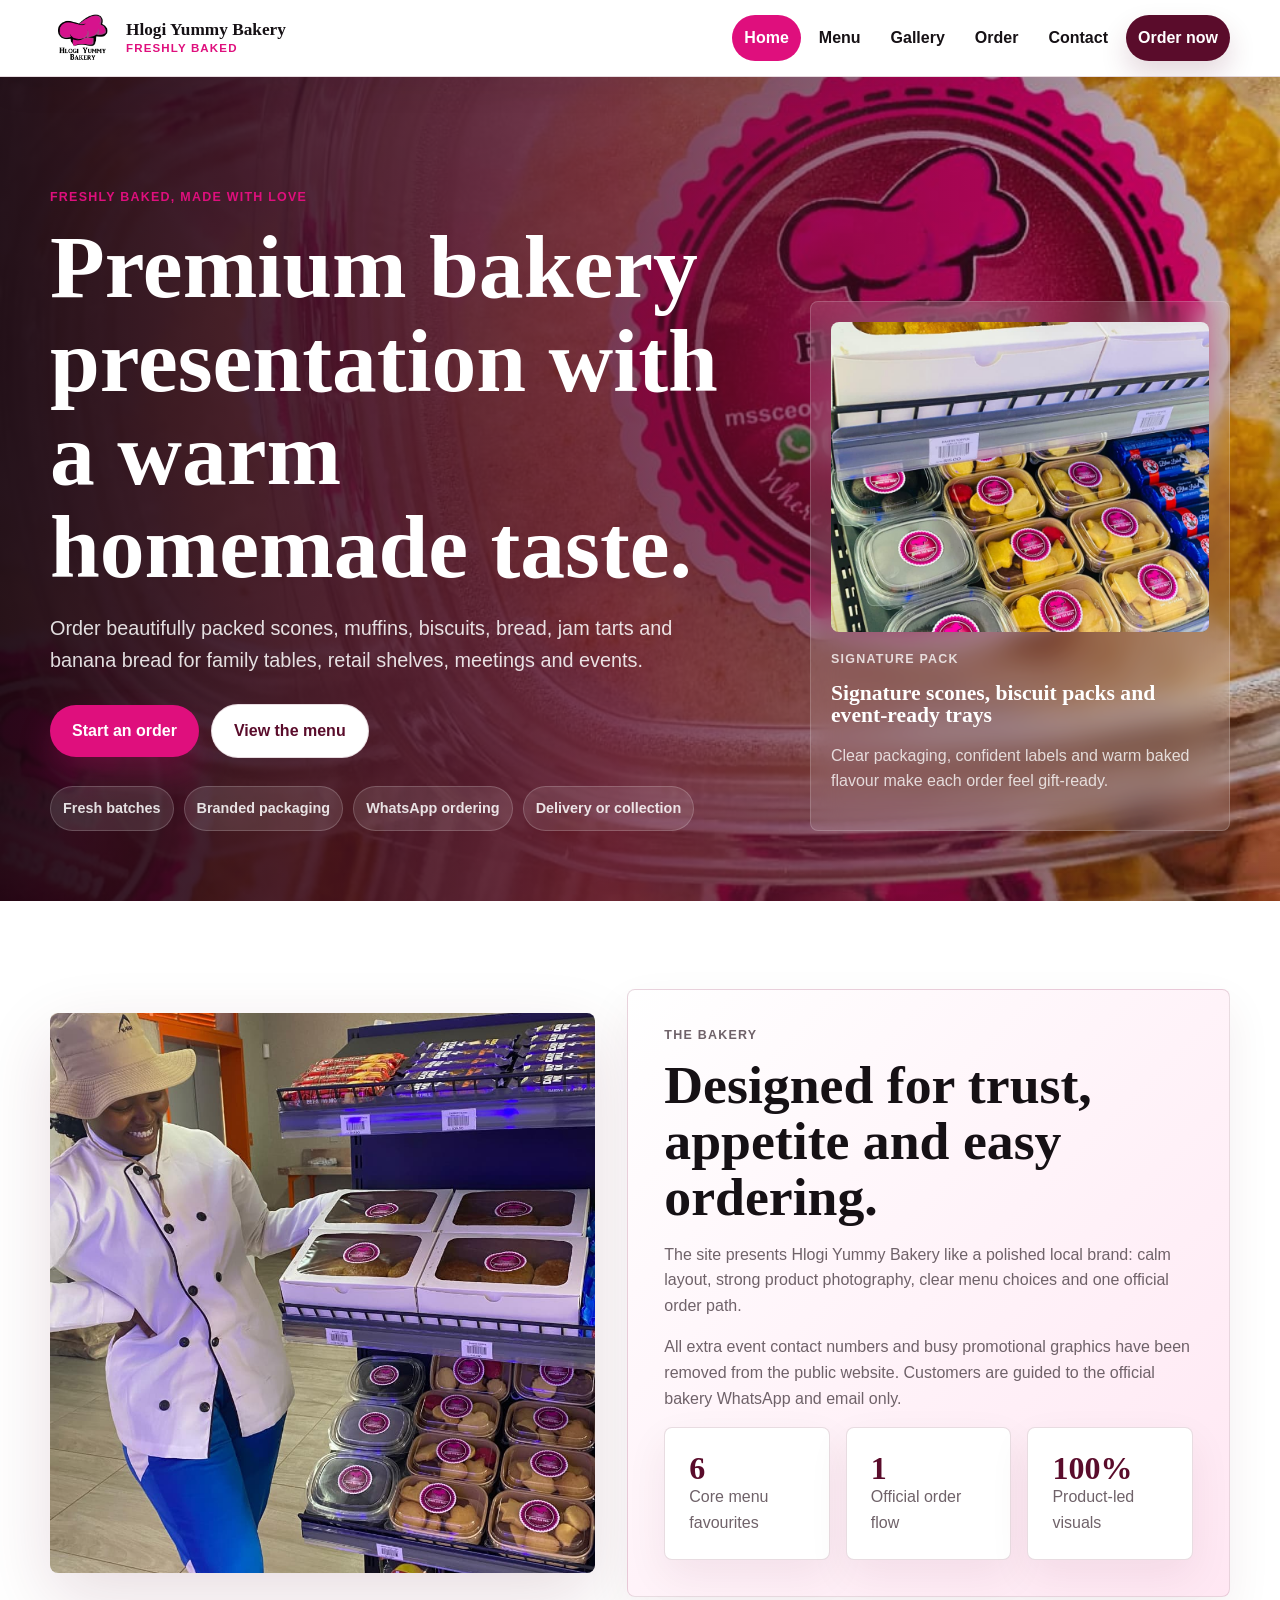
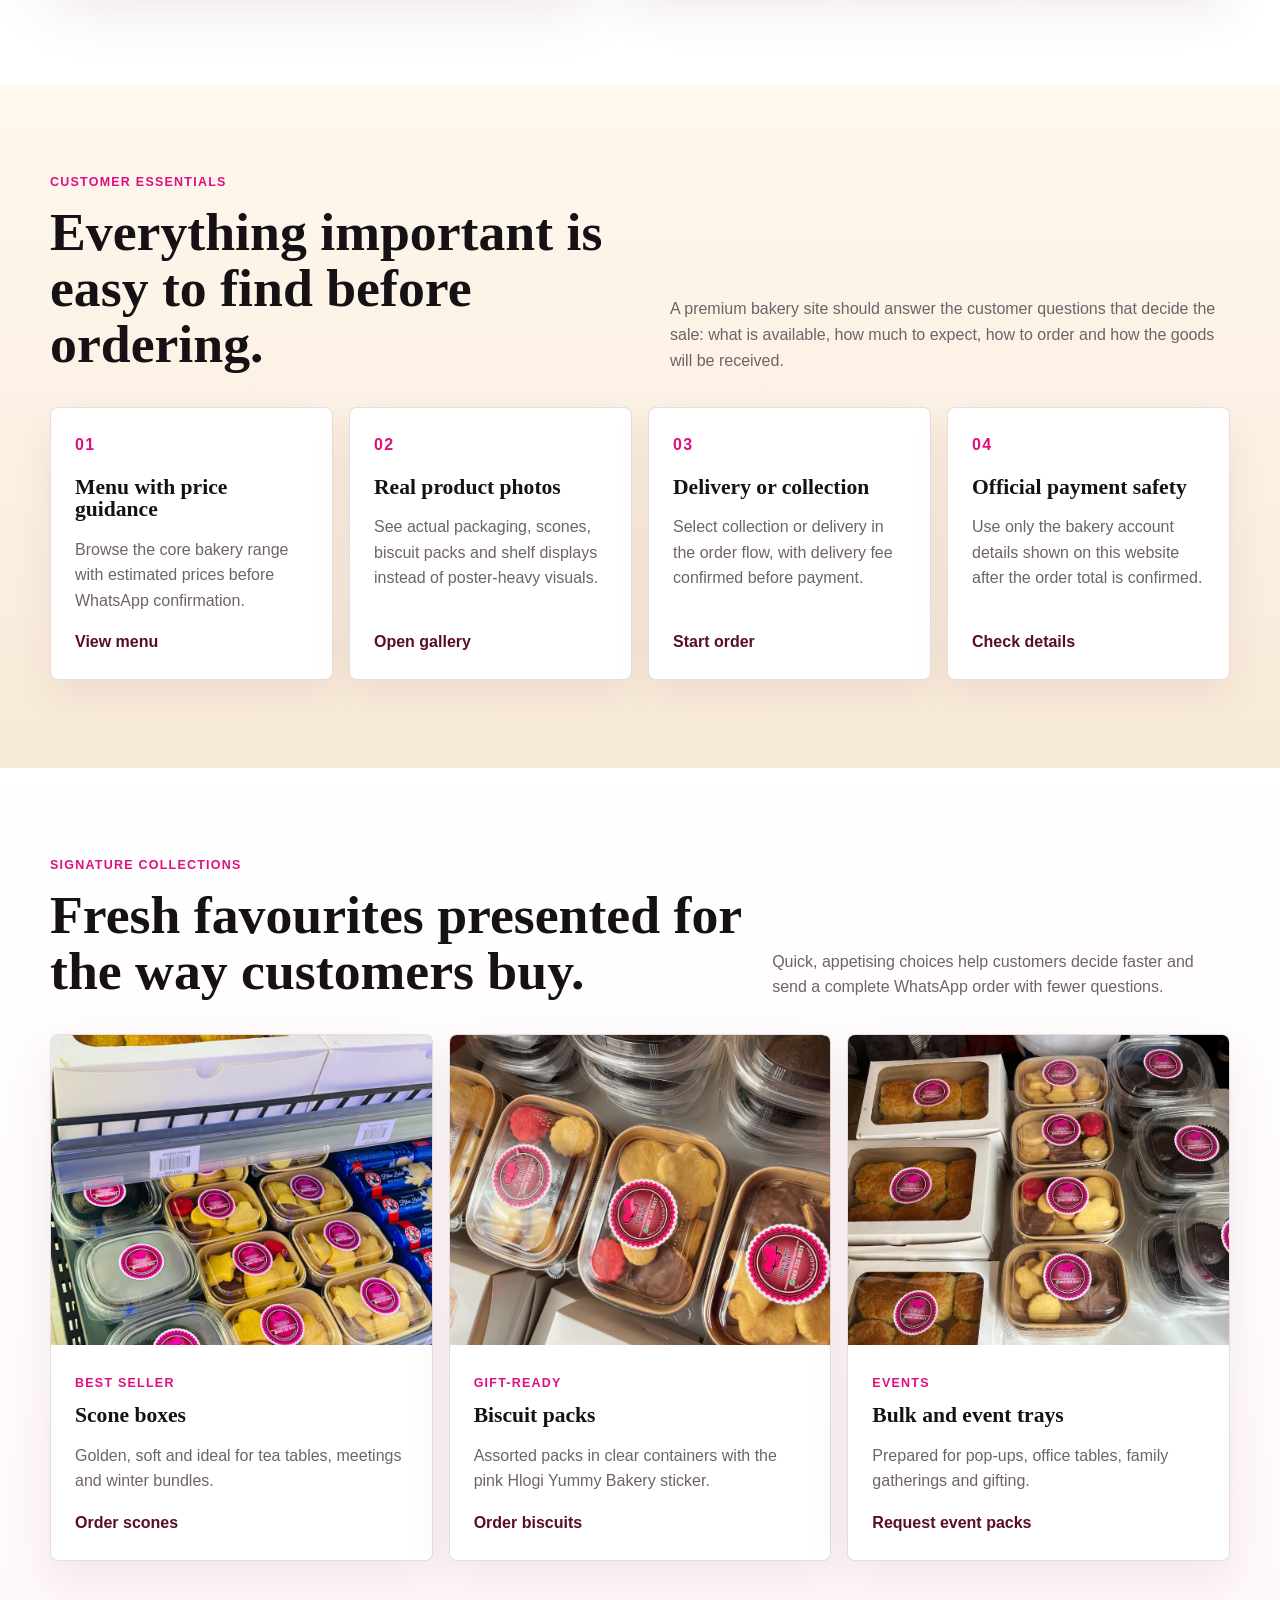
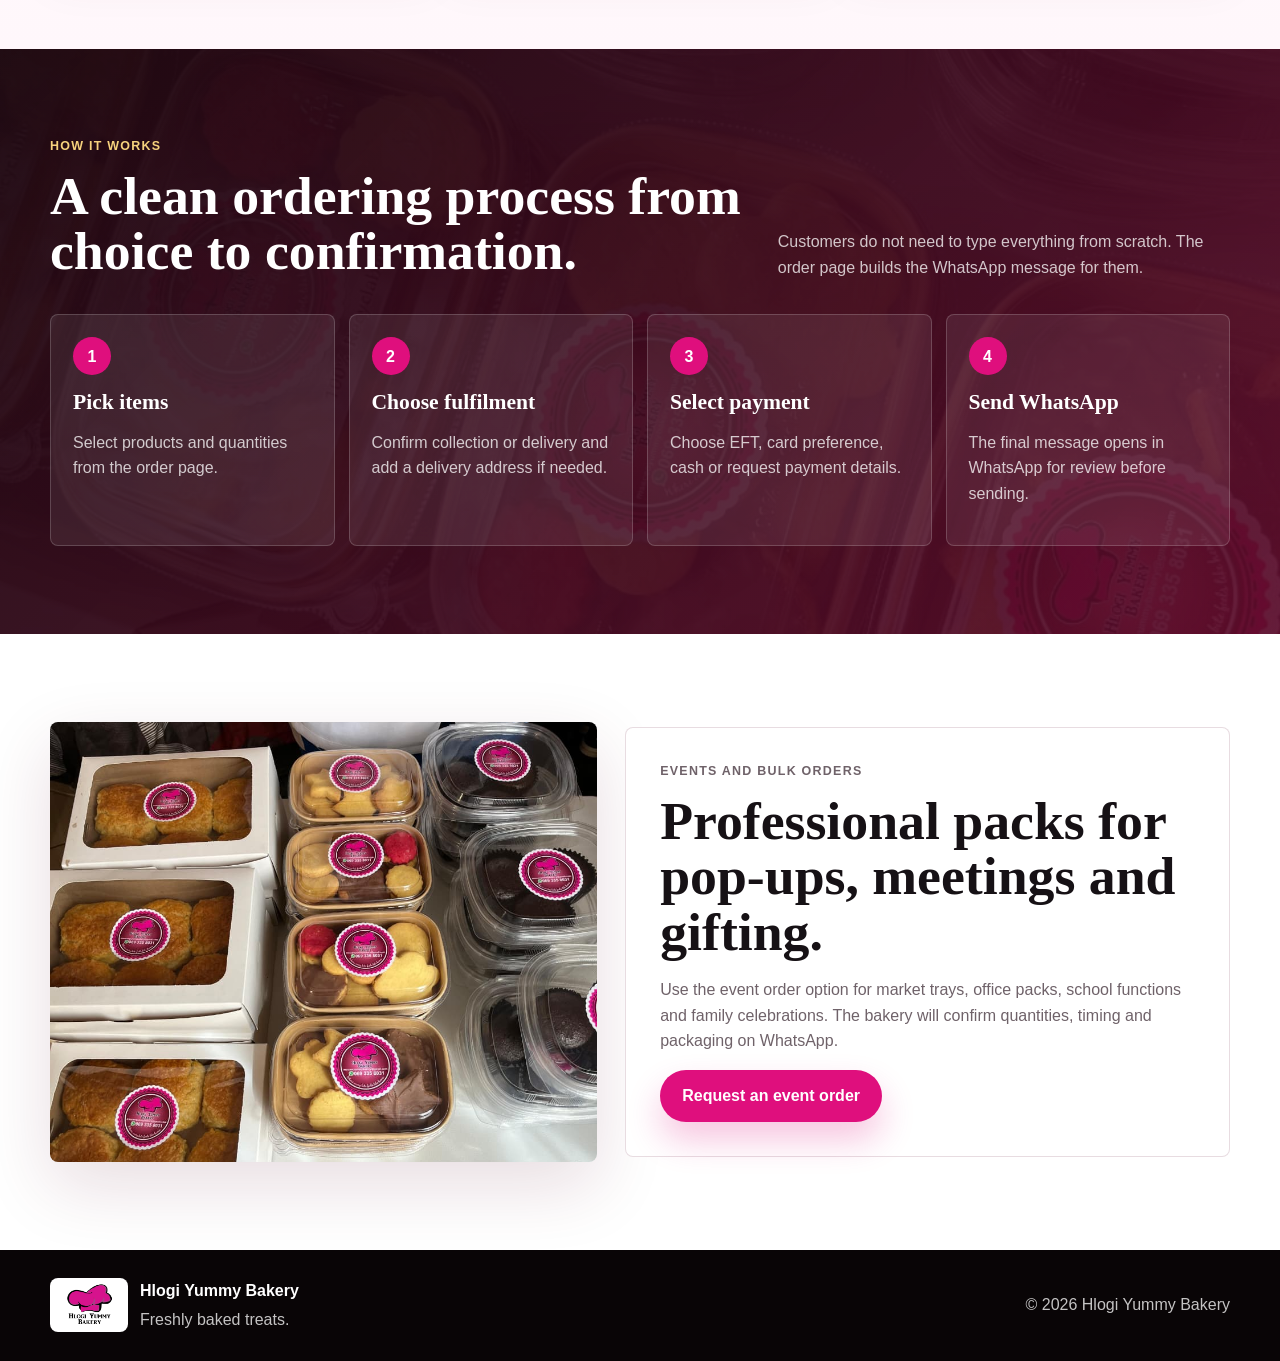
==== commit 0439a36d: "Remove hero logo image from index.html Removed the hero logo image from the homepage." ====
--- a/index.html
+++ b/index.html
@@ -32,7 +32,6 @@
     <section class="hero home-hero">
       <div class="container hero-grid">
         <div class="hero-copy">
-          <img class="hero-logo" src="assets/logo.png" alt="Hlogi Yummy Bakery logo">
           <p class="eyebrow">Freshly baked, made with love</p>
           <h1>Premium bakery presentation with a warm homemade taste.</h1>
           <p>Order beautifully packed scones, muffins, biscuits, bread, jam tarts and banana bread for family tables, retail shelves, meetings and events.</p>
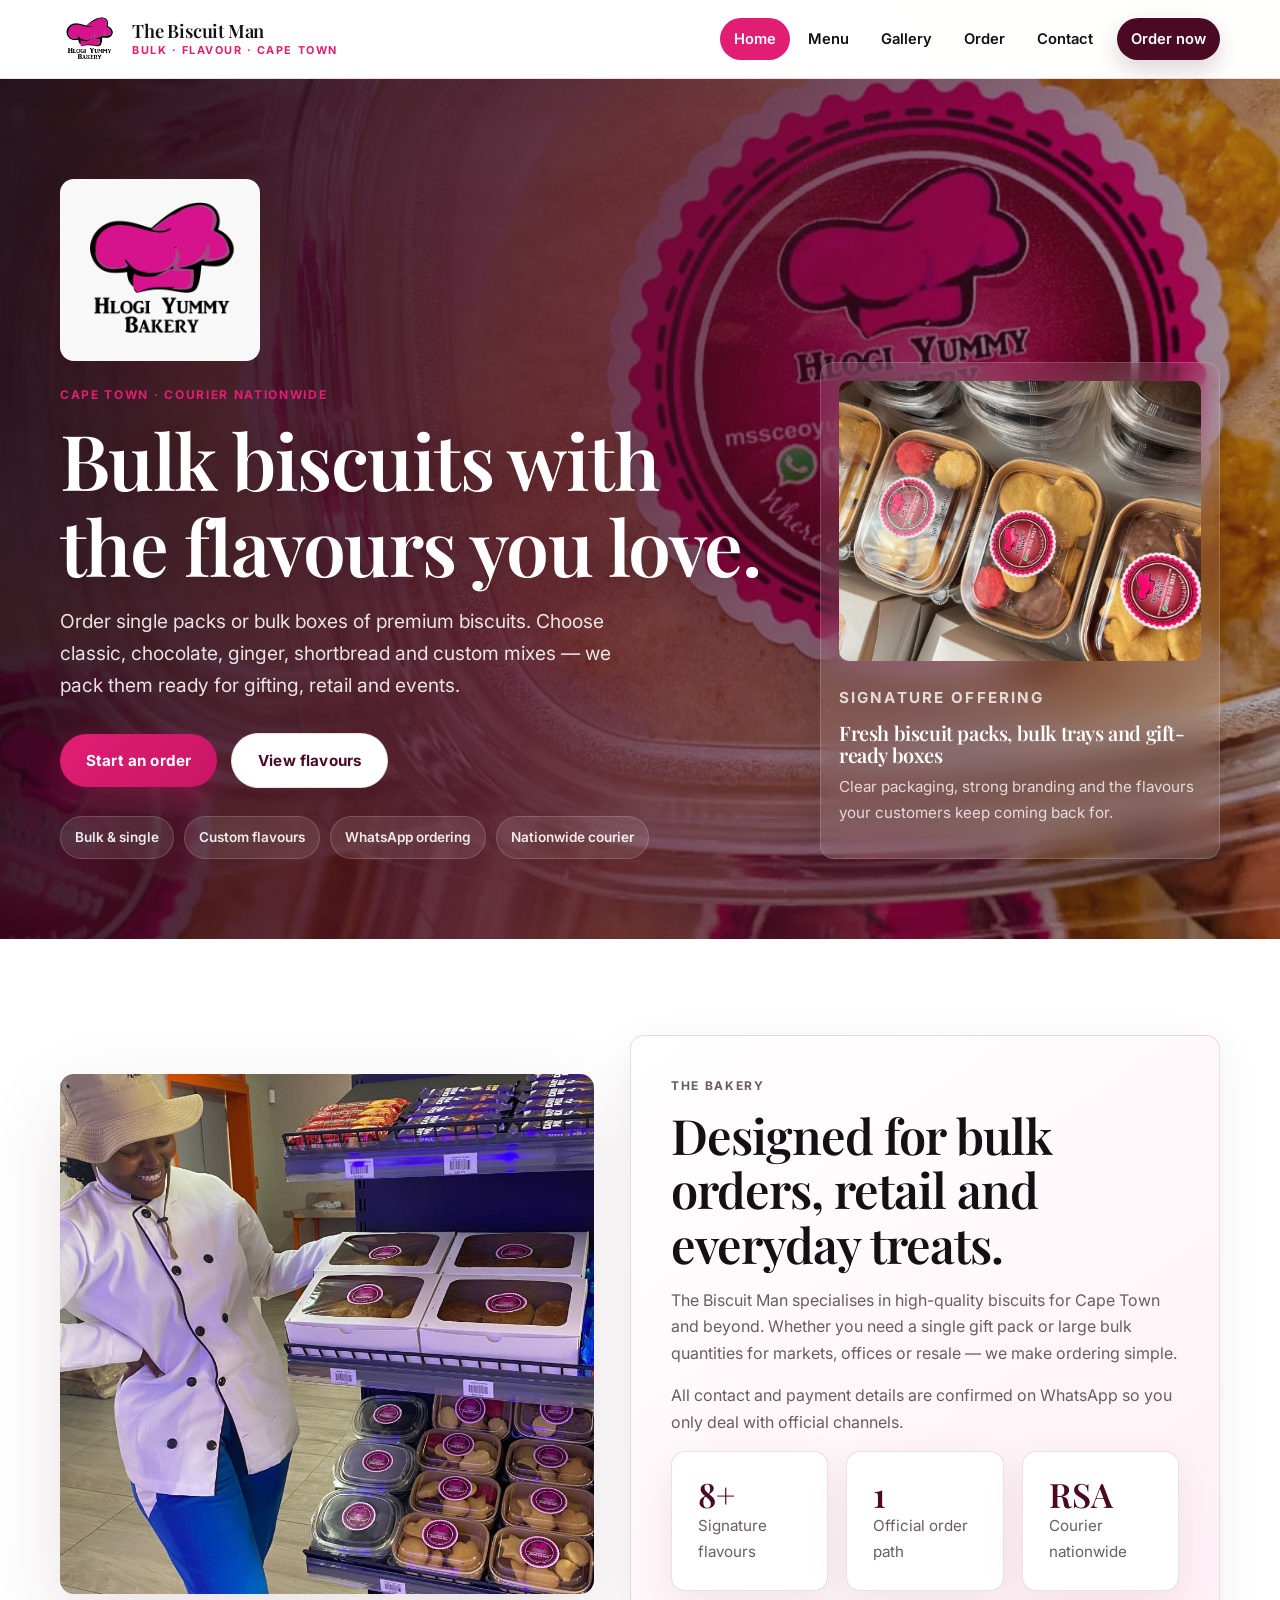
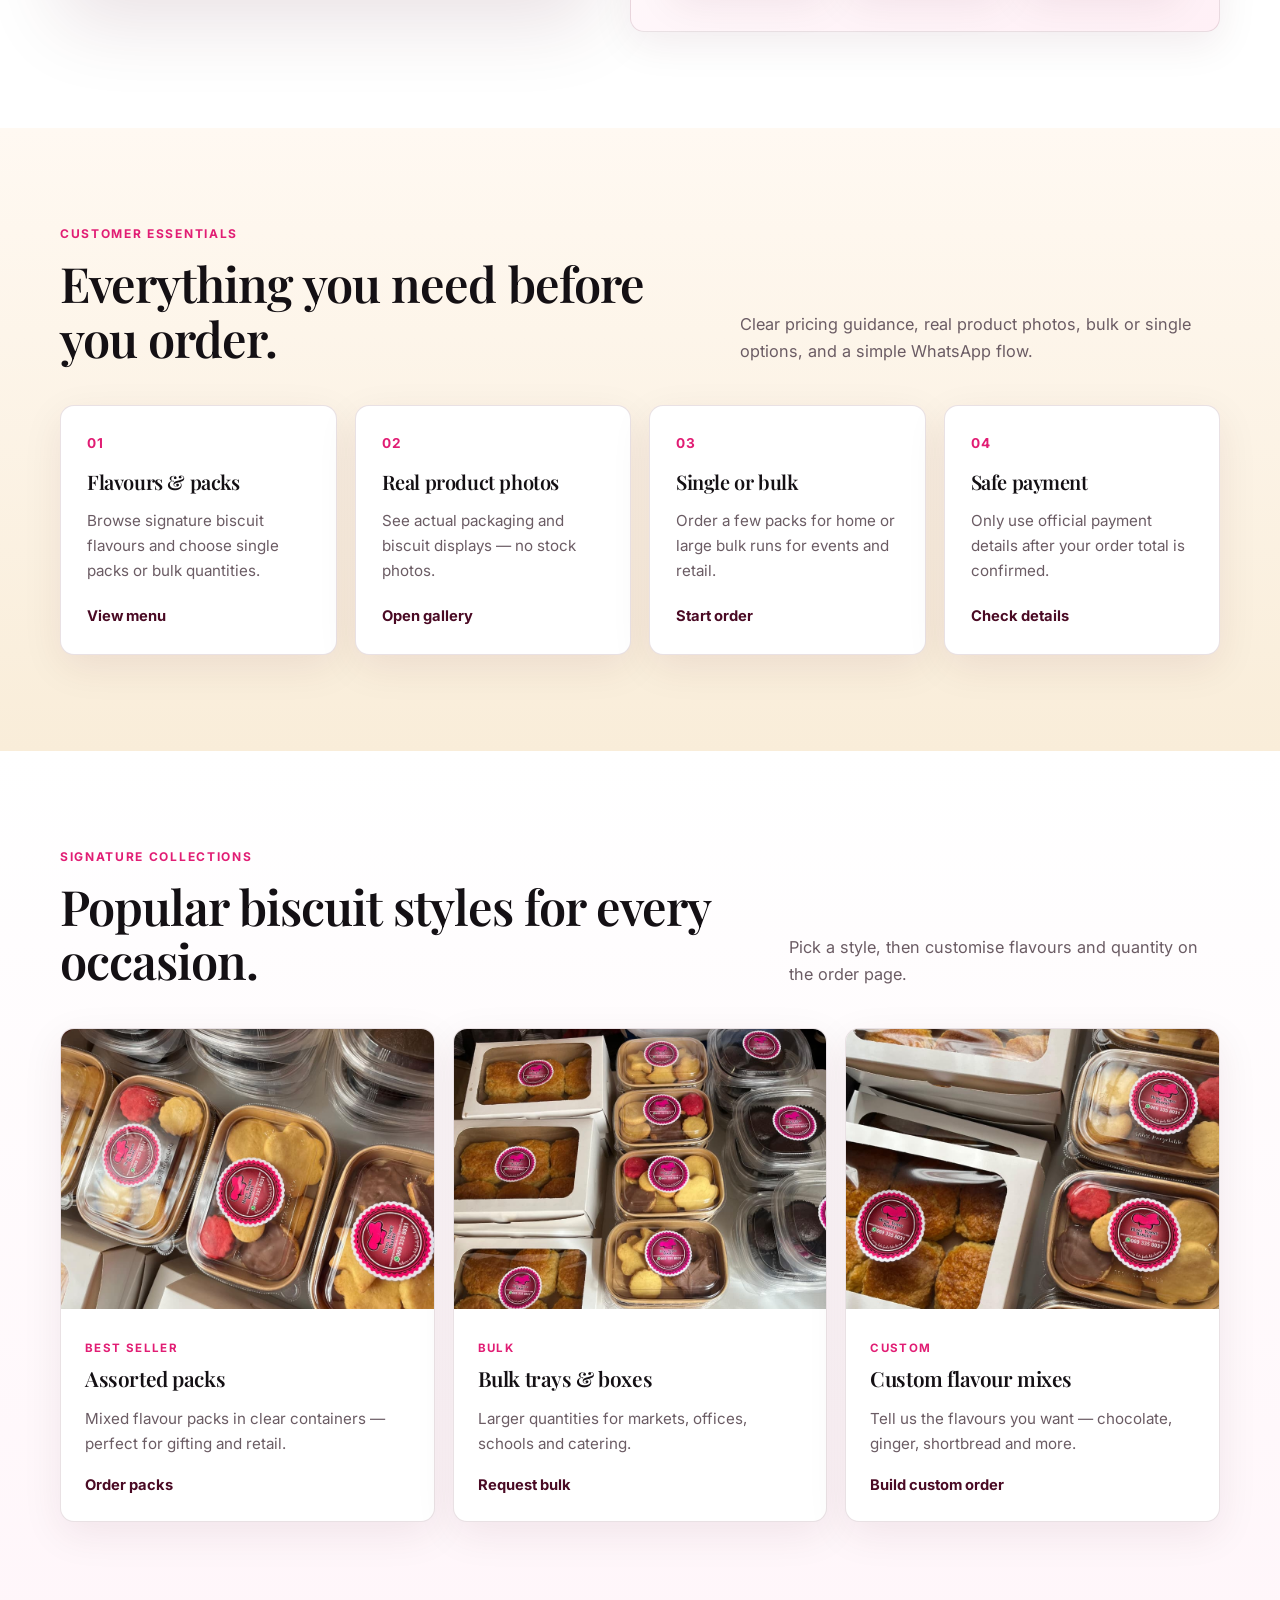
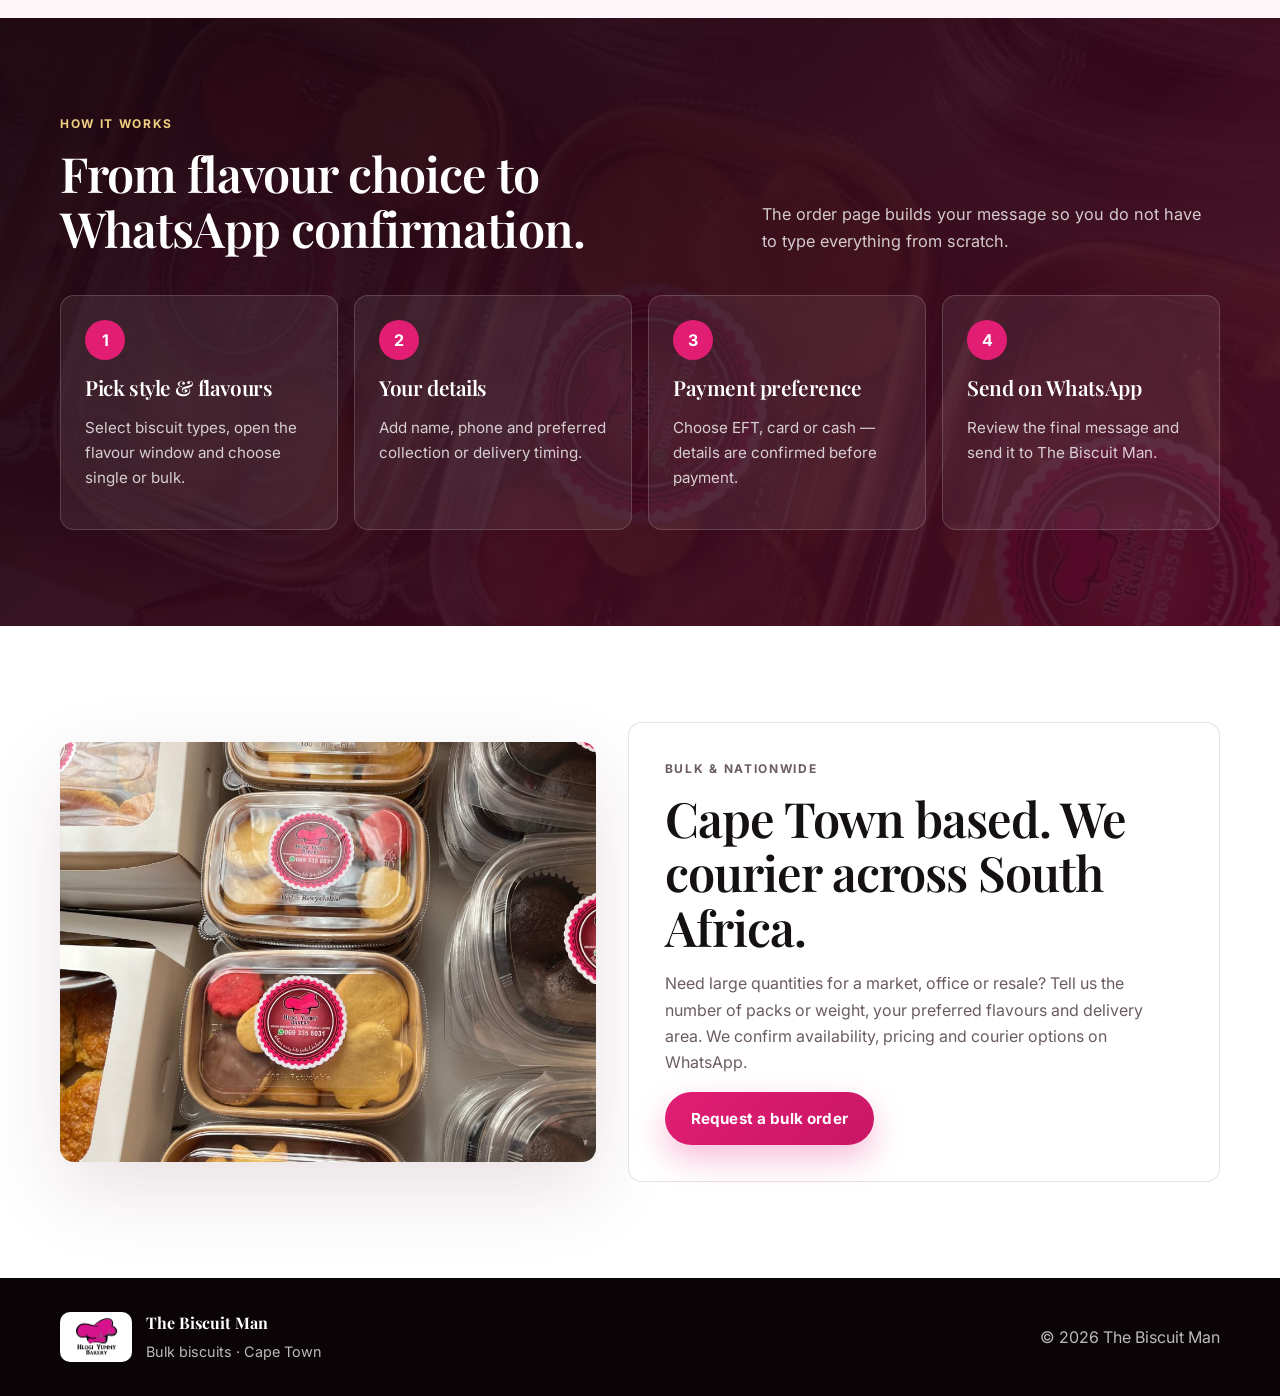
==== commit eba71b3c: "Add files via upload" ====
--- a/index.html
+++ b/index.html
@@ -3,16 +3,16 @@
 <head>
   <meta charset="UTF-8">
   <meta name="viewport" content="width=device-width, initial-scale=1.0">
-  <meta name="description" content="Hlogi Yummy Bakery prepares fresh scones, muffins, biscuits, bread, jam tarts, banana bread and event packs with professional ordering.">
-  <title>Hlogi Yummy Bakery | Freshly Baked, Made with Love</title>
+  <meta name="description" content="The Biscuit Man – premium bulk biscuits and gourmet packs. Cape Town based, courier nationwide. Order single or bulk with your favourite flavours.">
+  <title>The Biscuit Man | Bulk Biscuits & Gourmet Packs</title>
   <link rel="stylesheet" href="styles.css">
 </head>
 <body>
   <header class="site-header">
     <div class="container header-inner">
-      <a class="brand" href="index.html" aria-label="Hlogi Yummy Bakery home">
-        <img src="assets/logo.png" alt="Hlogi Yummy Bakery logo">
-        <div class="brand-copy"><strong>Hlogi Yummy Bakery</strong><span>Freshly baked</span></div>
+      <a class="brand" href="index.html" aria-label="The Biscuit Man home">
+        <img src="assets/logo.png" alt="The Biscuit Man logo">
+        <div class="brand-copy"><strong>The Biscuit Man</strong><span>Bulk · Flavour · Cape Town</span></div>
       </a>
       <button class="nav-toggle" type="button" aria-controls="siteMenu" aria-expanded="false" aria-label="Open site menu">
         <span></span><span></span><span></span>
@@ -32,26 +32,27 @@
     <section class="hero home-hero">
       <div class="container hero-grid">
         <div class="hero-copy">
-          <p class="eyebrow">Freshly baked, made with love</p>
-          <h1>Premium bakery presentation with a warm homemade taste.</h1>
-          <p>Order beautifully packed scones, muffins, biscuits, bread, jam tarts and banana bread for family tables, retail shelves, meetings and events.</p>
+          <img class="hero-logo" src="assets/logo.png" alt="The Biscuit Man logo">
+          <p class="eyebrow">Cape Town · Courier nationwide</p>
+          <h1>Bulk biscuits with the flavours you love.</h1>
+          <p>Order single packs or bulk boxes of premium biscuits. Choose classic, chocolate, ginger, shortbread and custom mixes — we pack them ready for gifting, retail and events.</p>
           <div class="hero-actions">
             <a class="button" href="order.html">Start an order</a>
-            <a class="button secondary" href="menu.html">View the menu</a>
-          </div>
-          <div class="hero-badges" aria-label="Bakery strengths">
-            <span>Fresh batches</span>
-            <span>Branded packaging</span>
+            <a class="button secondary" href="menu.html">View flavours</a>
+          </div>
+          <div class="hero-badges" aria-label="Business strengths">
+            <span>Bulk & single</span>
+            <span>Custom flavours</span>
             <span>WhatsApp ordering</span>
-            <span>Delivery or collection</span>
+            <span>Nationwide courier</span>
           </div>
         </div>
         <aside class="hero-card">
-          <img src="assets/scones-box.jpeg" alt="Fresh Hlogi Yummy Bakery scones in a branded box">
+          <img src="assets/cookie-packs.jpeg" alt="Assorted premium biscuit packs">
           <div class="hero-card-body">
-            <p class="eyebrow">Signature pack</p>
-            <h3>Signature scones, biscuit packs and event-ready trays</h3>
-            <p>Clear packaging, confident labels and warm baked flavour make each order feel gift-ready.</p>
+            <p class="eyebrow">Signature offering</p>
+            <h3>Fresh biscuit packs, bulk trays and gift-ready boxes</h3>
+            <p>Clear packaging, strong branding and the flavours your customers keep coming back for.</p>
           </div>
         </aside>
       </div>
@@ -60,17 +61,17 @@
     <section class="section white">
       <div class="container split-grid">
         <div class="photo-card">
-          <img src="assets/store-shelf.jpeg" alt="Hlogi Yummy Bakery products arranged on a store shelf">
+          <img src="assets/store-shelf.jpeg" alt="Biscuit packs arranged on a store shelf">
         </div>
         <div class="panel soft">
           <p class="section-eyebrow">The bakery</p>
-          <h2>Designed for trust, appetite and easy ordering.</h2>
-          <p>The site presents Hlogi Yummy Bakery like a polished local brand: calm layout, strong product photography, clear menu choices and one official order path.</p>
-          <p>All extra event contact numbers and busy promotional graphics have been removed from the public website. Customers are guided to the official bakery WhatsApp and email only.</p>
+          <h2>Designed for bulk orders, retail and everyday treats.</h2>
+          <p>The Biscuit Man specialises in high-quality biscuits for Cape Town and beyond. Whether you need a single gift pack or large bulk quantities for markets, offices or resale — we make ordering simple.</p>
+          <p>All contact and payment details are confirmed on WhatsApp so you only deal with official channels.</p>
           <div class="metric-grid">
-            <div class="metric"><strong>6</strong><span>Core menu favourites</span></div>
-            <div class="metric"><strong>1</strong><span>Official order flow</span></div>
-            <div class="metric"><strong>100%</strong><span>Product-led visuals</span></div>
+            <div class="metric"><strong>8+</strong><span>Signature flavours</span></div>
+            <div class="metric"><strong>1</strong><span>Official order path</span></div>
+            <div class="metric"><strong>RSA</strong><span>Courier nationwide</span></div>
           </div>
         </div>
       </div>
@@ -81,33 +82,33 @@
         <div class="section-head">
           <div>
             <p class="section-eyebrow">Customer essentials</p>
-            <h2>Everything important is easy to find before ordering.</h2>
-          </div>
-          <p>A premium bakery site should answer the customer questions that decide the sale: what is available, how much to expect, how to order and how the goods will be received.</p>
+            <h2>Everything you need before you order.</h2>
+          </div>
+          <p>Clear pricing guidance, real product photos, bulk or single options, and a simple WhatsApp flow.</p>
         </div>
         <div class="need-grid">
           <article class="need-card">
             <span>01</span>
-            <h3>Menu with price guidance</h3>
-            <p>Browse the core bakery range with estimated prices before WhatsApp confirmation.</p>
+            <h3>Flavours & packs</h3>
+            <p>Browse signature biscuit flavours and choose single packs or bulk quantities.</p>
             <a href="menu.html">View menu</a>
           </article>
           <article class="need-card">
             <span>02</span>
             <h3>Real product photos</h3>
-            <p>See actual packaging, scones, biscuit packs and shelf displays instead of poster-heavy visuals.</p>
+            <p>See actual packaging and biscuit displays — no stock photos.</p>
             <a href="gallery.html">Open gallery</a>
           </article>
           <article class="need-card">
             <span>03</span>
-            <h3>Delivery or collection</h3>
-            <p>Select collection or delivery in the order flow, with delivery fee confirmed before payment.</p>
+            <h3>Single or bulk</h3>
+            <p>Order a few packs for home or large bulk runs for events and retail.</p>
             <a href="order.html">Start order</a>
           </article>
           <article class="need-card">
             <span>04</span>
-            <h3>Official payment safety</h3>
-            <p>Use only the bakery account details shown on this website after the order total is confirmed.</p>
+            <h3>Safe payment</h3>
+            <p>Only use official payment details after your order total is confirmed.</p>
             <a href="contact.html">Check details</a>
           </article>
         </div>
@@ -119,36 +120,36 @@
         <div class="section-head">
           <div>
             <p class="section-eyebrow">Signature collections</p>
-            <h2>Fresh favourites presented for the way customers buy.</h2>
-          </div>
-          <p>Quick, appetising choices help customers decide faster and send a complete WhatsApp order with fewer questions.</p>
+            <h2>Popular biscuit styles for every occasion.</h2>
+          </div>
+          <p>Pick a style, then customise flavours and quantity on the order page.</p>
         </div>
         <div class="collection-grid">
-          <article class="collection-card">
-            <img src="assets/scones-box.jpeg" alt="Golden scones in Hlogi Yummy Bakery packaging">
-            <div>
-              <span>Best seller</span>
-              <h3>Scone boxes</h3>
-              <p>Golden, soft and ideal for tea tables, meetings and winter bundles.</p>
-              <a href="order.html">Order scones</a>
-            </div>
-          </article>
           <article class="collection-card">
             <img src="assets/cookie-packs.jpeg" alt="Assorted branded biscuit packs">
             <div>
-              <span>Gift-ready</span>
-              <h3>Biscuit packs</h3>
-              <p>Assorted packs in clear containers with the pink Hlogi Yummy Bakery sticker.</p>
-              <a href="order.html">Order biscuits</a>
+              <span>Best seller</span>
+              <h3>Assorted packs</h3>
+              <p>Mixed flavour packs in clear containers — perfect for gifting and retail.</p>
+              <a href="order.html">Order packs</a>
             </div>
           </article>
           <article class="collection-card">
-            <img src="assets/counter-display.jpeg" alt="Packaged bakery goods ready for events">
+            <img src="assets/counter-display.jpeg" alt="Bulk biscuit trays ready for events">
             <div>
-              <span>Events</span>
-              <h3>Bulk and event trays</h3>
-              <p>Prepared for pop-ups, office tables, family gatherings and gifting.</p>
-              <a href="order.html">Request event packs</a>
+              <span>Bulk</span>
+              <h3>Bulk trays & boxes</h3>
+              <p>Larger quantities for markets, offices, schools and catering.</p>
+              <a href="order.html">Request bulk</a>
+            </div>
+          </article>
+          <article class="collection-card">
+            <img src="assets/closeup-packaging.jpeg" alt="Close-up of labelled biscuit packaging">
+            <div>
+              <span>Custom</span>
+              <h3>Custom flavour mixes</h3>
+              <p>Tell us the flavours you want — chocolate, ginger, shortbread and more.</p>
+              <a href="order.html">Build custom order</a>
             </div>
           </article>
         </div>
@@ -160,27 +161,27 @@
         <div class="section-head">
           <div>
             <p class="section-eyebrow">How it works</p>
-            <h2>A clean ordering process from choice to confirmation.</h2>
-          </div>
-          <p>Customers do not need to type everything from scratch. The order page builds the WhatsApp message for them.</p>
+            <h2>From flavour choice to WhatsApp confirmation.</h2>
+          </div>
+          <p>The order page builds your message so you do not have to type everything from scratch.</p>
         </div>
         <div class="steps-grid">
-          <article class="step-card"><span>1</span><h3>Pick items</h3><p>Select products and quantities from the order page.</p></article>
-          <article class="step-card"><span>2</span><h3>Choose fulfilment</h3><p>Confirm collection or delivery and add a delivery address if needed.</p></article>
-          <article class="step-card"><span>3</span><h3>Select payment</h3><p>Choose EFT, card preference, cash or request payment details.</p></article>
-          <article class="step-card"><span>4</span><h3>Send WhatsApp</h3><p>The final message opens in WhatsApp for review before sending.</p></article>
+          <article class="step-card"><span>1</span><h3>Pick style & flavours</h3><p>Select biscuit types, open the flavour window and choose single or bulk.</p></article>
+          <article class="step-card"><span>2</span><h3>Your details</h3><p>Add name, phone and preferred collection or delivery timing.</p></article>
+          <article class="step-card"><span>3</span><h3>Payment preference</h3><p>Choose EFT, card or cash — details are confirmed before payment.</p></article>
+          <article class="step-card"><span>4</span><h3>Send on WhatsApp</h3><p>Review the final message and send it to The Biscuit Man.</p></article>
         </div>
       </div>
     </section>
 
     <section class="section white">
       <div class="container feature-row">
-        <img src="assets/counter-display.jpeg" alt="Hlogi Yummy Bakery packaged goods on display">
+        <img src="assets/display-stack.jpeg" alt="Stacked biscuit containers">
         <div class="feature-copy">
-          <p class="section-eyebrow">Events and bulk orders</p>
-          <h2>Professional packs for pop-ups, meetings and gifting.</h2>
-          <p>Use the event order option for market trays, office packs, school functions and family celebrations. The bakery will confirm quantities, timing and packaging on WhatsApp.</p>
-          <a class="button" href="order.html">Request an event order</a>
+          <p class="section-eyebrow">Bulk & nationwide</p>
+          <h2>Cape Town based. We courier across South Africa.</h2>
+          <p>Need large quantities for a market, office or resale? Tell us the number of packs or weight, your preferred flavours and delivery area. We confirm availability, pricing and courier options on WhatsApp.</p>
+          <a class="button" href="order.html">Request a bulk order</a>
         </div>
       </div>
     </section>
@@ -189,10 +190,10 @@
   <footer class="site-footer">
     <div class="container footer-inner">
       <div class="footer-brand">
-        <img src="assets/logo.png" alt="Hlogi Yummy Bakery logo">
-        <div><strong>Hlogi Yummy Bakery</strong><p>Freshly baked treats.</p></div>
-      </div>
-      <span>&copy; 2026 Hlogi Yummy Bakery</span>
+        <img src="assets/logo.png" alt="The Biscuit Man logo">
+        <div><strong>The Biscuit Man</strong><p>Bulk biscuits · Cape Town</p></div>
+      </div>
+      <span>&copy; 2026 The Biscuit Man</span>
     </div>
   </footer>
 
@@ -201,13 +202,13 @@
     {
       "@context": "https://schema.org",
       "@type": "Bakery",
-      "name": "Hlogi Yummy Bakery",
-      "description": "Freshly baked scones, muffins, biscuits, bread, jam tarts, banana bread and event packs.",
-      "telephone": "+27769700695",
-      "email": "mssceoyummybakery@gmail.com",
+      "name": "The Biscuit Man",
+      "description": "Premium bulk biscuits and gourmet packs. Cape Town based, courier nationwide. Single or bulk orders with custom flavours.",
+      "telephone": "+27640917447",
       "url": "index.html",
       "servesCuisine": "Bakery",
-      "priceRange": "R15-R250"
+      "priceRange": "R45-R850",
+      "areaServed": "South Africa"
     }
   </script>
 </body>
--- a/styles.css
+++ b/styles.css
@@ -1,20 +1,27 @@
+@import url('https://fonts.googleapis.com/css2?family=Playfair+Display:ital,wght@0,400;0,500;0,600;0,700;1,400&family=Inter:wght@400;500;600;700;800&display=swap');
+
 :root {
-  --pink: #df0f7d;
+  --pink: #e11d74;
   --pink-strong: #f72591;
-  --pink-soft: #ffe7f3;
-  --plum: #5a0c2b;
-  --plum-dark: #1b0710;
-  --ink: #161115;
-  --muted: #6f6269;
-  --cream: #fff8ef;
-  --cream-deep: #f4e8d9;
-  --champagne: #f8ead8;
+  --pink-soft: #fff0f6;
+  --plum: #4a0a24;
+  --plum-dark: #1a050f;
+  --ink: #141014;
+  --muted: #6b5c64;
+  --cream: #fff9f2;
+  --cream-deep: #f5ebe0;
+  --champagne: #f9edd9;
   --white: #ffffff;
-  --gold: #d89b2d;
-  --line: rgba(90, 12, 43, 0.14);
-  --line-dark: rgba(255, 255, 255, 0.18);
-  --shadow: 0 24px 70px rgba(90, 12, 43, 0.14);
-  --radius: 8px;
+  --gold: #c9a227;
+  --gold-soft: #f8f0d8;
+  --line: rgba(74, 10, 36, 0.12);
+  --line-dark: rgba(255, 255, 255, 0.16);
+  --shadow: 0 28px 80px rgba(74, 10, 36, 0.12);
+  --shadow-soft: 0 12px 40px rgba(74, 10, 36, 0.08);
+  --radius: 14px;
+  --radius-sm: 10px;
+  --radius-full: 999px;
+  --transition: 220ms cubic-bezier(0.22, 1, 0.36, 1);
 }
 
 * {
@@ -28,11 +35,14 @@
 body {
   margin: 0;
   min-height: 100vh;
-  font-family: Arial, Helvetica, sans-serif;
+  font-family: "Inter", system-ui, -apple-system, sans-serif;
   color: var(--ink);
   background:
-    linear-gradient(180deg, #fffdf9 0%, var(--cream) 42%, #fffaf4 100%);
-  line-height: 1.6;
+    radial-gradient(1200px 600px at 10% -10%, rgba(225, 29, 116, 0.06), transparent 55%),
+    radial-gradient(900px 500px at 90% 0%, rgba(201, 162, 39, 0.07), transparent 50%),
+    linear-gradient(180deg, #fffdfb 0%, var(--cream) 40%, #fffaf5 100%);
+  line-height: 1.65;
+  -webkit-font-smoothing: antialiased;
 }
 
 body.is-loaded {
@@ -52,63 +62,67 @@
 
 button,
 input,
-textarea {
+textarea,
+select {
   font: inherit;
 }
 
 .container {
-  width: min(1180px, calc(100% - 44px));
+  width: min(1160px, calc(100% - 40px));
   margin: 0 auto;
 }
 
+/* Header */
 .site-header {
   position: sticky;
   top: 0;
   z-index: 100;
-  background: rgba(255, 255, 255, 0.96);
+  background: rgba(255, 255, 255, 0.92);
   border-bottom: 1px solid var(--line);
-  backdrop-filter: blur(18px);
-  box-shadow: 0 12px 34px rgba(27, 7, 16, 0.05);
+  backdrop-filter: blur(20px) saturate(1.2);
+  box-shadow: 0 8px 32px rgba(26, 5, 15, 0.04);
 }
 
 .header-inner {
-  min-height: 76px;
+  min-height: 78px;
   display: flex;
   align-items: center;
   justify-content: space-between;
-  gap: 18px;
+  gap: 20px;
 }
 
 .brand {
   min-width: max-content;
   display: flex;
   align-items: center;
-  gap: 12px;
+  gap: 14px;
 }
 
 .brand img {
-  width: 64px;
-  height: 52px;
+  width: 58px;
+  height: 48px;
   object-fit: contain;
 }
 
 .brand-copy {
   display: grid;
-  line-height: 1;
+  line-height: 1.1;
 }
 
 .brand-copy strong {
-  font-family: Georgia, "Times New Roman", serif;
-  font-size: 1.08rem;
+  font-family: "Playfair Display", Georgia, serif;
+  font-size: 1.15rem;
+  font-weight: 600;
   color: var(--ink);
+  letter-spacing: -0.01em;
 }
 
 .brand-copy span {
-  margin-top: 5px;
+  margin-top: 4px;
   color: var(--pink);
-  font-size: 0.72rem;
-  font-weight: 900;
-  letter-spacing: 0.1em;
+  font-size: 0.68rem;
+  font-weight: 700;
+  letter-spacing: 0.14em;
   text-transform: uppercase;
 }
 
@@ -116,22 +130,24 @@
   display: flex;
   align-items: center;
   justify-content: flex-end;
+  gap: 4px;
+  flex-wrap: wrap;
+}
+
+.site-nav a {
+  min-height: 40px;
+  display: inline-flex;
+  align-items: center;
   gap: 6px;
-  flex-wrap: wrap;
-}
-
-.site-nav a {
-  min-height: 42px;
-  display: inline-flex;
-  align-items: center;
-  gap: 7px;
-  padding: 10px 12px;
+  padding: 9px 14px;
   border: 0;
-  border-radius: 999px;
+  border-radius: var(--radius-full);
   color: var(--ink);
   background: transparent;
-  font-weight: 800;
+  font-weight: 600;
+  font-size: 0.92rem;
   cursor: pointer;
+  transition: background var(--transition), color var(--transition);
 }
 
 .site-nav a:hover,
@@ -144,7 +160,8 @@
 .site-nav .nav-cta {
   color: var(--white);
   background: var(--plum);
-  box-shadow: 0 14px 28px rgba(90, 12, 43, 0.16);
+  box-shadow: 0 10px 24px rgba(74, 10, 36, 0.18);
+  margin-left: 6px;
 }
 
 .site-nav .nav-cta:hover,
@@ -170,7 +187,7 @@
   height: 2px;
   display: block;
   background: currentColor;
-  border-radius: 999px;
+  border-radius: var(--radius-full);
   transition: transform 180ms ease, opacity 180ms ease;
 }
 
@@ -190,145 +207,176 @@
   transform: translateY(-6px) rotate(-45deg);
 }
 
+/* Buttons */
 .button {
-  min-height: 48px;
+  min-height: 50px;
   display: inline-flex;
   align-items: center;
   justify-content: center;
   gap: 10px;
-  padding: 13px 22px;
+  padding: 14px 26px;
   border: 0;
-  border-radius: 999px;
+  border-radius: var(--radius-full);
   color: var(--white);
-  background: var(--pink);
-  font-weight: 900;
+  background: linear-gradient(135deg, var(--pink) 0%, #c91666 100%);
+  font-weight: 700;
+  font-size: 0.95rem;
+  letter-spacing: 0.01em;
   cursor: pointer;
-  box-shadow: 0 18px 34px rgba(223, 15, 125, 0.24);
-  transition: transform 180ms ease, background 180ms ease;
+  box-shadow: 0 14px 32px rgba(225, 29, 116, 0.28);
+  transition: transform var(--transition), box-shadow var(--transition), background var(--transition);
 }
 
 .button:hover,
 .button:focus-visible {
   transform: translateY(-2px);
-  background: var(--plum);
+  box-shadow: 0 18px 40px rgba(225, 29, 116, 0.35);
+  background: linear-gradient(135deg, var(--plum) 0%, #6b1238 100%);
 }
 
 .button.secondary {
   color: var(--plum);
   background: var(--white);
-  border: 1px solid var(--line);
+  border: 1.5px solid var(--line);
+  box-shadow: var(--shadow-soft);
+}
+
+.button.secondary:hover,
+.button.secondary:focus-visible {
+  background: var(--pink-soft);
+  border-color: rgba(225, 29, 116, 0.25);
+  color: var(--pink);
+}
+
+.button.ghost {
+  background: transparent;
+  color: var(--white);
+  border: 1.5px solid rgba(255, 255, 255, 0.35);
   box-shadow: none;
 }
 
+.button.ghost:hover {
+  background: rgba(255, 255, 255, 0.12);
+  border-color: rgba(255, 255, 255, 0.55);
+}
+
+/* Typography */
 .eyebrow,
 .section-eyebrow {
   margin: 0 0 12px;
   color: var(--pink);
-  font-size: 0.78rem;
-  font-weight: 900;
-  letter-spacing: 0.1em;
+  font-size: 0.75rem;
+  font-weight: 700;
+  letter-spacing: 0.14em;
   text-transform: uppercase;
 }
 
-h1,
-h2,
+h1, h2, h3 {
+  margin: 0;
+  font-family: "Playfair Display", Georgia, serif;
+  line-height: 1.12;
+  letter-spacing: -0.02em;
+  font-weight: 600;
+}
+
+h1 {
+  font-size: clamp(2.8rem, 6.5vw, 4.8rem);
+}
+
+h2 {
+  font-size: clamp(1.9rem, 3.8vw, 3.1rem);
+}
+
 h3 {
-  margin: 0;
-  font-family: Georgia, "Times New Roman", serif;
-  line-height: 1.04;
-  letter-spacing: 0;
-}
-
-h1 {
-  font-size: clamp(3rem, 7vw, 6rem);
-}
-
-h2 {
-  font-size: clamp(2rem, 4.2vw, 3.7rem);
-}
-
-h3 {
-  font-size: 1.35rem;
-}
-
+  font-size: 1.3rem;
+}
+
+/* Hero */
 .hero {
-  min-height: 76vh;
+  min-height: 78vh;
   display: grid;
   align-items: end;
-  padding: 96px 0 70px;
+  padding: 100px 0 80px;
   color: var(--white);
   background:
-    linear-gradient(90deg, rgba(27, 7, 16, 0.94), rgba(90, 12, 43, 0.78) 48%, rgba(27, 7, 16, 0.16)),
+    linear-gradient(105deg, rgba(26, 5, 15, 0.92) 0%, rgba(74, 10, 36, 0.78) 45%, rgba(26, 5, 15, 0.25) 100%),
     url("assets/hero-packaging.jpeg") center/cover no-repeat;
+  position: relative;
+  overflow: hidden;
 }
 
 .home-hero {
-  min-height: calc(100vh - 76px);
+  min-height: calc(100vh - 78px);
 }
 
 .hero-grid {
   display: grid;
-  grid-template-columns: minmax(0, 1fr) 420px;
-  gap: 34px;
+  grid-template-columns: minmax(0, 1.1fr) 400px;
+  gap: 40px;
   align-items: end;
 }
 
 .hero-copy {
-  max-width: 800px;
-}
-
-.hero-copy h1,
-.hero-copy h2 {
+  max-width: 720px;
+}
+
+.hero-copy h1 {
   color: var(--white);
+  text-shadow: 0 2px 24px rgba(0, 0, 0, 0.2);
 }
 
 .hero-copy p:not(.eyebrow) {
-  max-width: 680px;
-  color: rgba(255, 255, 255, 0.86);
-  font-size: clamp(1.04rem, 2vw, 1.24rem);
+  max-width: 560px;
+  color: rgba(255, 255, 255, 0.88);
+  font-size: clamp(1.05rem, 1.8vw, 1.2rem);
+  margin-top: 18px;
 }
 
 .hero-actions {
   display: flex;
   align-items: center;
-  gap: 12px;
+  gap: 14px;
   flex-wrap: wrap;
-  margin-top: 28px;
+  margin-top: 32px;
 }
 
 .hero-logo {
-  width: min(230px, 64vw);
-  margin-bottom: 22px;
-  padding: 14px;
+  width: min(200px, 55vw);
+  margin-bottom: 24px;
+  padding: 16px;
   border-radius: var(--radius);
-  background: rgba(255, 255, 255, 0.95);
+  background: rgba(255, 255, 255, 0.97);
   box-shadow: var(--shadow);
 }
 
 .hero-card {
-  padding: 20px;
+  padding: 18px;
   border: 1px solid var(--line-dark);
   border-radius: var(--radius);
-  background: rgba(255, 255, 255, 0.12);
-  backdrop-filter: blur(14px);
+  background: rgba(255, 255, 255, 0.1);
+  backdrop-filter: blur(16px);
+  box-shadow: 0 20px 50px rgba(0, 0, 0, 0.15);
 }
 
 .hero-card img {
-  height: 310px;
+  height: 280px;
   object-fit: cover;
-  border-radius: var(--radius);
+  border-radius: var(--radius-sm);
 }
 
 .hero-card-body {
-  padding-top: 18px;
+  padding-top: 16px;
 }
 
 .hero-card h3 {
   color: var(--white);
+  font-size: 1.25rem;
 }
 
 .hero-card p {
   color: rgba(255, 255, 255, 0.78);
+  font-size: 0.95rem;
+  margin-top: 8px;
 }
 
 .hero-badges {
@@ -339,17 +387,18 @@
 }
 
 .hero-badges span {
-  padding: 10px 12px;
+  padding: 9px 14px;
   border: 1px solid var(--line-dark);
-  border-radius: 999px;
-  color: rgba(255, 255, 255, 0.86);
-  background: rgba(255, 255, 255, 0.11);
-  font-weight: 800;
-  font-size: 0.9rem;
-}
-
+  border-radius: var(--radius-full);
+  color: rgba(255, 255, 255, 0.9);
+  background: rgba(255, 255, 255, 0.1);
+  font-weight: 600;
+  font-size: 0.85rem;
+}
+
+/* Sections */
 .section {
-  padding: 88px 0;
+  padding: 96px 0;
 }
 
 .section.white {
@@ -359,7 +408,7 @@
 .section.dark {
   color: var(--white);
   background:
-    linear-gradient(135deg, rgba(27, 7, 16, 0.96), rgba(90, 12, 43, 0.92)),
+    linear-gradient(140deg, rgba(26, 5, 15, 0.96), rgba(74, 10, 36, 0.9)),
     url("assets/cookie-packs.jpeg") center/cover no-repeat;
 }
 
@@ -370,54 +419,53 @@
 
 .section.dark p,
 .section.dark li {
-  color: rgba(255, 255, 255, 0.76);
+  color: rgba(255, 255, 255, 0.78);
 }
 
 .section.dark .section-eyebrow {
-  color: #f6d27d;
+  color: #f0d080;
 }
 
 .customer-essentials {
-  background:
-    linear-gradient(180deg, var(--cream), var(--champagne));
+  background: linear-gradient(180deg, var(--cream), var(--champagne));
 }
 
 .signature-section {
-  background:
-    linear-gradient(180deg, var(--white), #fff7fb);
+  background: linear-gradient(180deg, var(--white), #fff6fa);
 }
 
 .section-head {
   display: flex;
   align-items: end;
   justify-content: space-between;
-  gap: 28px;
-  margin-bottom: 34px;
+  gap: 32px;
+  margin-bottom: 40px;
 }
 
 .section-head > p {
-  max-width: 560px;
+  max-width: 480px;
   margin: 0;
   color: var(--muted);
+  font-size: 1.02rem;
 }
 
 .split-grid {
   display: grid;
   grid-template-columns: 0.95fr 1.05fr;
-  gap: 32px;
+  gap: 36px;
   align-items: center;
 }
 
 .panel {
-  padding: 36px;
+  padding: 40px;
   border: 1px solid var(--line);
   border-radius: var(--radius);
   background: var(--white);
-  box-shadow: 0 18px 45px rgba(90, 12, 43, 0.07);
+  box-shadow: var(--shadow-soft);
 }
 
 .panel.soft {
-  background: linear-gradient(135deg, var(--white), var(--pink-soft));
+  background: linear-gradient(145deg, var(--white) 0%, var(--pink-soft) 100%);
 }
 
 .panel p {
@@ -431,8 +479,13 @@
 }
 
 .photo-card img {
-  height: 560px;
+  height: 520px;
   object-fit: cover;
+  transition: transform 0.6s ease;
+}
+
+.photo-card:hover img {
+  transform: scale(1.03);
 }
 
 .metric-grid,
@@ -443,49 +496,39 @@
 .contact-grid {
   display: grid;
   grid-template-columns: repeat(3, 1fr);
-  gap: 16px;
+  gap: 18px;
 }
 
 .metric,
 .feature-card,
 .need-card,
 .menu-card,
-.contact-card,
-.event-card,
-.gallery-note {
-  padding: 24px;
+.contact-card {
+  padding: 26px;
   border: 1px solid var(--line);
   border-radius: var(--radius);
   background: var(--white);
-  box-shadow: 0 16px 42px rgba(90, 12, 43, 0.07);
-}
-
-.feature-card,
-.need-card,
-.collection-card,
-.menu-card,
-.contact-card,
-.event-card {
-  transition: transform 180ms ease, box-shadow 180ms ease, border-color 180ms ease;
+  box-shadow: var(--shadow-soft);
+  transition: transform var(--transition), box-shadow var(--transition), border-color var(--transition);
 }
 
 .feature-card:hover,
 .need-card:hover,
 .collection-card:hover,
 .menu-card:hover,
-.contact-card:hover,
-.event-card:hover {
-  transform: translateY(-3px);
-  border-color: rgba(223, 15, 125, 0.28);
-  box-shadow: 0 22px 60px rgba(90, 12, 43, 0.12);
+.contact-card:hover {
+  transform: translateY(-4px);
+  border-color: rgba(225, 29, 116, 0.22);
+  box-shadow: 0 24px 56px rgba(74, 10, 36, 0.12);
 }
 
 .metric strong {
   display: block;
   color: var(--plum);
-  font-family: Georgia, "Times New Roman", serif;
-  font-size: 2rem;
+  font-family: "Playfair Display", Georgia, serif;
+  font-size: 2.1rem;
   line-height: 1;
+  font-weight: 600;
 }
 
 .metric span,
@@ -493,10 +536,9 @@
 .need-card p,
 .collection-card p,
 .menu-card p,
-.contact-card p,
-.event-card p,
-.gallery-note p {
+.contact-card p {
   color: var(--muted);
+  font-size: 0.95rem;
 }
 
 .need-grid {
@@ -504,29 +546,31 @@
 }
 
 .need-card {
-  min-height: 260px;
+  min-height: 250px;
   display: flex;
   flex-direction: column;
 }
 
 .need-card span {
   color: var(--pink);
-  font-weight: 900;
+  font-weight: 700;
   letter-spacing: 0.08em;
+  font-size: 0.85rem;
 }
 
 .need-card h3 {
-  margin-top: 18px;
+  margin-top: 16px;
+  font-size: 1.25rem;
 }
 
 .need-card a {
   margin-top: auto;
   color: var(--plum);
-  font-weight: 900;
-}
-
-.need-card a:hover,
-.need-card a:focus-visible {
+  font-weight: 700;
+  font-size: 0.92rem;
+}
+
+.need-card a:hover {
   color: var(--pink);
 }
 
@@ -539,12 +583,17 @@
   border: 1px solid var(--line);
   border-radius: var(--radius);
   background: var(--white);
-  box-shadow: 0 18px 48px rgba(90, 12, 43, 0.08);
+  box-shadow: var(--shadow-soft);
 }
 
 .collection-card img {
-  height: 310px;
+  height: 280px;
   object-fit: cover;
+  transition: transform 0.5s ease;
+}
+
+.collection-card:hover img {
+  transform: scale(1.04);
 }
 
 .collection-card div {
@@ -553,31 +602,30 @@
 
 .collection-card span {
   color: var(--pink);
-  font-size: 0.78rem;
-  font-weight: 900;
-  letter-spacing: 0.1em;
+  font-size: 0.72rem;
+  font-weight: 700;
+  letter-spacing: 0.12em;
   text-transform: uppercase;
 }
 
 .collection-card h3 {
-  margin-top: 10px;
+  margin-top: 8px;
 }
 
 .collection-card a,
 .card-link {
   color: var(--plum);
-  font-weight: 900;
+  font-weight: 700;
+  font-size: 0.92rem;
 }
 
 .collection-card a:hover,
-.collection-card a:focus-visible,
-.card-link:hover,
-.card-link:focus-visible {
+.card-link:hover {
   color: var(--pink);
 }
 
 .menu-card {
-  min-height: 230px;
+  min-height: 240px;
   display: flex;
   flex-direction: column;
   justify-content: space-between;
@@ -589,7 +637,7 @@
   content: "";
   position: absolute;
   inset: 0 0 auto;
-  height: 6px;
+  height: 5px;
   background: linear-gradient(90deg, var(--pink), var(--gold));
 }
 
@@ -598,13 +646,14 @@
   justify-content: space-between;
   gap: 12px;
   align-items: center;
-  margin-top: 18px;
-  color: var(--plum);
-  font-weight: 900;
+  margin-top: 16px;
+  color: var(--plum);
+  font-weight: 700;
+  font-size: 0.9rem;
 }
 
 .card-link {
-  margin-top: 14px;
+  margin-top: 12px;
   display: inline-flex;
   width: max-content;
   align-items: center;
@@ -612,26 +661,26 @@
 
 .menu-thumb {
   height: 150px;
-  margin: -24px -24px 20px;
+  margin: -26px -26px 18px;
   object-fit: cover;
 }
 
 .feature-row {
   display: grid;
   grid-template-columns: 0.95fr 1.05fr;
-  gap: 28px;
+  gap: 32px;
   align-items: center;
 }
 
 .feature-row > img {
-  height: 440px;
+  height: 420px;
   object-fit: cover;
   border-radius: var(--radius);
   box-shadow: var(--shadow);
 }
 
 .feature-copy {
-  padding: 34px;
+  padding: 36px;
   border: 1px solid var(--line);
   border-radius: var(--radius);
   background: var(--white);
@@ -644,37 +693,39 @@
 .steps-grid {
   display: grid;
   grid-template-columns: repeat(4, 1fr);
-  gap: 14px;
+  gap: 16px;
 }
 
 .step-card {
-  padding: 22px;
-  border: 1px solid var(--line);
+  padding: 24px;
+  border: 1px solid var(--line-dark);
   border-radius: var(--radius);
-  background: rgba(255, 255, 255, 0.08);
-  border-color: var(--line-dark);
+  background: rgba(255, 255, 255, 0.07);
 }
 
 .step-card span {
-  width: 38px;
-  height: 38px;
+  width: 40px;
+  height: 40px;
   display: grid;
   place-items: center;
   margin-bottom: 16px;
   border-radius: 50%;
   color: var(--white);
   background: var(--pink);
-  font-weight: 900;
+  font-weight: 700;
+  font-size: 1rem;
 }
 
 .step-card p {
   color: rgba(255, 255, 255, 0.76);
-}
-
+  font-size: 0.95rem;
+}
+
+/* Order page */
 .order-layout {
   display: grid;
-  grid-template-columns: minmax(0, 1fr) 390px;
-  gap: 24px;
+  grid-template-columns: minmax(0, 1fr) 380px;
+  gap: 28px;
   align-items: start;
 }
 
@@ -683,15 +734,15 @@
   border: 1px solid var(--line);
   border-radius: var(--radius);
   background: var(--white);
-  box-shadow: 0 18px 45px rgba(90, 12, 43, 0.08);
+  box-shadow: var(--shadow-soft);
 }
 
 .order-builder {
-  padding: 30px;
+  padding: 32px;
 }
 
 .order-group {
-  padding: 24px 0;
+  padding: 26px 0;
   border-top: 1px solid var(--line);
 }
 
@@ -705,16 +756,17 @@
   grid-template-columns: auto 1fr;
   gap: 14px;
   align-items: start;
-  margin-bottom: 18px;
+  margin-bottom: 20px;
 }
 
 .section-title h2 {
-  font-size: clamp(1.7rem, 3vw, 2.5rem);
+  font-size: clamp(1.55rem, 2.8vw, 2.2rem);
 }
 
 .section-title p {
   margin: 6px 0 0;
   color: var(--muted);
+  font-size: 0.95rem;
 }
 
 .step-badge {
@@ -722,41 +774,48 @@
   align-items: center;
   justify-content: center;
   min-height: 32px;
-  padding: 7px 10px;
-  border-radius: 999px;
+  padding: 6px 12px;
+  border-radius: var(--radius-full);
   color: var(--white);
   background: var(--plum);
-  font-size: 0.78rem;
-  font-weight: 900;
+  font-size: 0.72rem;
+  font-weight: 700;
+  letter-spacing: 0.04em;
   white-space: nowrap;
 }
 
 .order-products {
   display: grid;
   grid-template-columns: repeat(2, 1fr);
-  gap: 12px;
+  gap: 14px;
 }
 
 .product-row {
-  min-height: 112px;
-  padding: 15px;
+  min-height: 120px;
+  padding: 16px;
   display: grid;
   grid-template-columns: 1fr auto;
   gap: 12px;
   align-items: center;
   border: 1px solid var(--line);
-  border-radius: var(--radius);
+  border-radius: var(--radius-sm);
   background: var(--cream);
+  transition: border-color var(--transition), box-shadow var(--transition);
+}
+
+.product-row:hover {
+  border-color: rgba(225, 29, 116, 0.25);
 }
 
 .product-row strong {
   color: var(--plum);
+  font-size: 1rem;
 }
 
 .product-row p {
-  margin: 5px 0 0;
+  margin: 4px 0 0;
   color: var(--muted);
-  font-size: 0.9rem;
+  font-size: 0.85rem;
 }
 
 .quantity-control {
@@ -764,7 +823,7 @@
   grid-template-columns: 36px 48px 36px;
   overflow: hidden;
   border: 1px solid var(--line);
-  border-radius: 999px;
+  border-radius: var(--radius-full);
   background: var(--white);
 }
 
@@ -778,15 +837,20 @@
 
 .quantity-control button {
   color: var(--plum);
-  font-size: 1.18rem;
-  font-weight: 900;
+  font-size: 1.2rem;
+  font-weight: 700;
   cursor: pointer;
+  transition: background 0.15s;
+}
+
+.quantity-control button:hover {
+  background: var(--pink-soft);
 }
 
 .quantity-control input {
   width: 48px;
   color: var(--ink);
-  font-weight: 900;
+  font-weight: 700;
 }
 
 .quantity-control input::-webkit-outer-spin-button,
@@ -795,10 +859,236 @@
   appearance: none;
 }
 
+/* Flavor & Bulk controls */
+.flavor-bulk-bar {
+  display: flex;
+  flex-wrap: wrap;
+  gap: 12px;
+  align-items: center;
+  margin-bottom: 18px;
+  padding: 16px;
+  border-radius: var(--radius-sm);
+  background: linear-gradient(135deg, var(--pink-soft), var(--gold-soft));
+  border: 1px solid rgba(225, 29, 116, 0.12);
+}
+
+.flavor-bulk-bar label {
+  display: flex;
+  align-items: center;
+  gap: 8px;
+  font-size: 0.9rem;
+  color: var(--plum);
+  cursor: pointer;
+}
+
+.flavor-bulk-bar select {
+  min-height: 42px;
+  padding: 8px 14px;
+  border: 1px solid var(--line);
+  border-radius: var(--radius-sm);
+  background: var(--white);
+  color: var(--ink);
+  font-weight: 600;
+  min-width: 160px;
+}
+
+.order-type-toggle {
+  display: inline-flex;
+  border: 1px solid var(--line);
+  border-radius: var(--radius-full);
+  overflow: hidden;
+  background: var(--white);
+}
+
+.order-type-toggle button {
+  min-height: 40px;
+  padding: 8px 18px;
+  border: 0;
+  background: transparent;
+  color: var(--muted);
+  font-weight: 600;
+  font-size: 0.88rem;
+  cursor: pointer;
+  transition: all 0.2s;
+}
+
+.order-type-toggle button.active {
+  background: var(--plum);
+  color: var(--white);
+}
+
+.open-flavor-btn {
+  min-height: 44px;
+  padding: 10px 18px;
+  border: 1.5px dashed rgba(225, 29, 116, 0.4);
+  border-radius: var(--radius-full);
+  background: var(--white);
+  color: var(--pink);
+  font-weight: 700;
+  font-size: 0.9rem;
+  cursor: pointer;
+  transition: all var(--transition);
+}
+
+.open-flavor-btn:hover {
+  background: var(--pink);
+  color: var(--white);
+  border-style: solid;
+}
+
+/* Flavor Modal */
+.flavor-modal {
+  position: fixed;
+  inset: 0;
+  z-index: 400;
+  display: none;
+  place-items: center;
+  padding: 24px;
+  background: rgba(26, 5, 15, 0.72);
+  backdrop-filter: blur(6px);
+}
+
+.flavor-modal.open {
+  display: grid;
+}
+
+.flavor-modal-content {
+  width: min(560px, 100%);
+  max-height: 88vh;
+  overflow-y: auto;
+  padding: 32px;
+  border-radius: var(--radius);
+  background: var(--white);
+  box-shadow: 0 32px 80px rgba(0, 0, 0, 0.25);
+  position: relative;
+}
+
+.flavor-modal-content h2 {
+  font-size: 1.7rem;
+  margin-bottom: 8px;
+}
+
+.flavor-modal-content > p {
+  color: var(--muted);
+  margin: 0 0 24px;
+  font-size: 0.95rem;
+}
+
+.flavor-list {
+  display: grid;
+  gap: 10px;
+  margin-bottom: 24px;
+}
+
+.flavor-item {
+  display: grid;
+  grid-template-columns: 1fr auto auto;
+  gap: 12px;
+  align-items: center;
+  padding: 14px 16px;
+  border: 1px solid var(--line);
+  border-radius: var(--radius-sm);
+  background: var(--cream);
+}
+
+.flavor-item label {
+  display: flex;
+  align-items: center;
+  gap: 10px;
+  font-weight: 600;
+  color: var(--plum);
+  cursor: pointer;
+  margin: 0;
+}
+
+.flavor-item input[type="checkbox"] {
+  width: 18px;
+  height: 18px;
+  accent-color: var(--pink);
+  cursor: pointer;
+}
+
+.flavor-item .qty-mini {
+  display: grid;
+  grid-template-columns: 28px 36px 28px;
+  border: 1px solid var(--line);
+  border-radius: var(--radius-full);
+  overflow: hidden;
+  background: var(--white);
+}
+
+.flavor-item .qty-mini button,
+.flavor-item .qty-mini input {
+  height: 32px;
+  border: 0;
+  background: transparent;
+  text-align: center;
+  font-weight: 700;
+  font-size: 0.9rem;
+}
+
+.flavor-item .qty-mini button {
+  color: var(--plum);
+  cursor: pointer;
+}
+
+.flavor-item select {
+  min-height: 34px;
+  padding: 4px 10px;
+  border: 1px solid var(--line);
+  border-radius: var(--radius-sm);
+  background: var(--white);
+  font-size: 0.85rem;
+  font-weight: 600;
+}
+
+.modal-actions {
+  display: flex;
+  gap: 12px;
+  justify-content: flex-end;
+  flex-wrap: wrap;
+}
+
+.modal-close-x {
+  position: absolute;
+  top: 16px;
+  right: 16px;
+  width: 40px;
+  height: 40px;
+  border: 0;
+  border-radius: 50%;
+  background: var(--cream);
+  color: var(--plum);
+  font-size: 1.4rem;
+  cursor: pointer;
+  display: grid;
+  place-items: center;
+  transition: background 0.2s;
+}
+
+.modal-close-x:hover {
+  background: var(--pink-soft);
+}
+
+.selected-flavors-preview {
+  margin-top: 12px;
+  padding: 12px 16px;
+  border-radius: var(--radius-sm);
+  background: var(--pink-soft);
+  font-size: 0.9rem;
+  color: var(--plum);
+  min-height: 44px;
+}
+
+.selected-flavors-preview:empty::before {
+  content: "No custom flavours selected yet.";
+  color: var(--muted);
+}
+
 .field-grid {
   display: grid;
   grid-template-columns: repeat(2, 1fr);
-  gap: 12px;
+  gap: 14px;
 }
 
 .field,
@@ -809,22 +1099,25 @@
 
 label {
   color: var(--plum);
-  font-size: 0.9rem;
-  font-weight: 900;
+  font-size: 0.88rem;
+  font-weight: 700;
 }
 
 input[type="text"],
 input[type="date"],
 input[type="time"],
-textarea {
+input[type="tel"],
+textarea,
+select {
   width: 100%;
   min-height: 48px;
   padding: 12px 14px;
   border: 1px solid var(--line);
-  border-radius: var(--radius);
+  border-radius: var(--radius-sm);
   color: var(--ink);
   background: var(--white);
   outline: none;
+  transition: border-color 0.2s, box-shadow 0.2s;
 }
 
 textarea {
@@ -833,9 +1126,10 @@
 }
 
 input:focus,
-textarea:focus {
+textarea:focus,
+select:focus {
   border-color: var(--pink);
-  box-shadow: 0 0 0 4px rgba(223, 15, 125, 0.12);
+  box-shadow: 0 0 0 4px rgba(225, 29, 116, 0.12);
 }
 
 .choice-grid {
@@ -855,18 +1149,19 @@
 }
 
 .choice span {
-  min-height: 54px;
+  min-height: 52px;
   display: flex;
   align-items: center;
   justify-content: center;
   padding: 12px;
   border: 1px solid var(--line);
-  border-radius: var(--radius);
+  border-radius: var(--radius-sm);
   color: var(--ink);
   background: var(--cream);
-  font-weight: 900;
+  font-weight: 700;
   text-align: center;
   cursor: pointer;
+  transition: all 0.2s;
 }
 
 .choice input:checked + span {
@@ -880,17 +1175,17 @@
 }
 
 .delivery-fields {
-  margin-top: 12px;
+  margin-top: 14px;
 }
 
 .summary-panel {
   position: sticky;
   top: 100px;
-  padding: 24px;
+  padding: 26px;
 }
 
 .summary-header h2 {
-  font-size: 2rem;
+  font-size: 1.75rem;
 }
 
 .summary-grid,
@@ -903,9 +1198,9 @@
 
 .summary-item,
 .summary-meta div {
-  min-height: 78px;
+  min-height: 76px;
   padding: 14px;
-  border-radius: var(--radius);
+  border-radius: var(--radius-sm);
   background: var(--pink-soft);
 }
 
@@ -913,7 +1208,8 @@
 .summary-meta strong {
   display: block;
   color: var(--plum);
-  font-weight: 900;
+  font-weight: 700;
+  font-size: 0.82rem;
 }
 
 .summary-item strong,
@@ -922,36 +1218,39 @@
   margin-top: 4px;
   color: var(--muted);
   font-size: 0.9rem;
-  line-height: 1.25;
+  line-height: 1.3;
 }
 
 .summary-box {
-  min-height: 170px;
+  min-height: 160px;
   padding: 16px;
-  border: 1px dashed rgba(90, 12, 43, 0.28);
-  border-radius: var(--radius);
+  border: 1px dashed rgba(74, 10, 36, 0.25);
+  border-radius: var(--radius-sm);
   background: var(--cream);
   color: var(--ink);
   white-space: pre-line;
+  font-size: 0.9rem;
+  line-height: 1.5;
 }
 
 .trust-note {
   display: grid;
   gap: 4px;
   margin: 0 0 16px;
-  padding: 15px;
-  border: 1px solid rgba(216, 155, 45, 0.36);
-  border-radius: var(--radius);
-  background: #fff8df;
+  padding: 14px;
+  border: 1px solid rgba(201, 162, 39, 0.35);
+  border-radius: var(--radius-sm);
+  background: #fff9e8;
 }
 
 .trust-note strong {
   color: var(--plum);
+  font-size: 0.9rem;
 }
 
 .trust-note span {
   color: var(--muted);
-  font-size: 0.9rem;
+  font-size: 0.88rem;
   line-height: 1.35;
 }
 
@@ -962,13 +1261,14 @@
 .form-note {
   margin: 12px 0 0;
   color: var(--muted);
-  font-size: 0.9rem;
-}
-
+  font-size: 0.88rem;
+}
+
+/* Gallery */
 .gallery-grid {
   display: grid;
   grid-template-columns: repeat(3, 1fr);
-  gap: 14px;
+  gap: 16px;
 }
 
 .gallery-item {
@@ -977,7 +1277,7 @@
   border: 1px solid var(--line);
   border-radius: var(--radius);
   background: var(--cream);
-  box-shadow: 0 16px 42px rgba(90, 12, 43, 0.07);
+  box-shadow: var(--shadow-soft);
 }
 
 .gallery-item.large {
@@ -985,18 +1285,18 @@
 }
 
 .gallery-item img {
-  height: 270px;
+  height: 260px;
   object-fit: cover;
-  transition: transform 240ms ease;
+  transition: transform 0.4s ease;
 }
 
 .gallery-item.large img {
-  height: 420px;
+  height: 400px;
 }
 
 .gallery-link:hover img,
 .gallery-link:focus-visible img {
-  transform: scale(1.04);
+  transform: scale(1.05);
 }
 
 .image-modal {
@@ -1006,7 +1306,7 @@
   display: none;
   place-items: center;
   padding: 24px;
-  background: rgba(27, 7, 16, 0.88);
+  background: rgba(26, 5, 15, 0.88);
 }
 
 .image-modal.open {
@@ -1014,7 +1314,7 @@
 }
 
 .image-modal img {
-  width: min(980px, 100%);
+  width: min(960px, 100%);
   max-height: 84vh;
   object-fit: contain;
   border-radius: var(--radius);
@@ -1025,16 +1325,18 @@
   position: fixed;
   top: 18px;
   right: 18px;
-  width: 44px;
-  height: 44px;
+  width: 46px;
+  height: 46px;
   border: 0;
   border-radius: 50%;
   color: var(--plum);
   background: var(--white);
-  font-size: 1.8rem;
+  font-size: 1.7rem;
   cursor: pointer;
-}
-
+  box-shadow: 0 8px 24px rgba(0, 0, 0, 0.15);
+}
+
+/* FAQ & Contact */
 .faq-list {
   display: grid;
   gap: 12px;
@@ -1044,54 +1346,59 @@
 }
 
 .faq-list li {
-  padding: 16px;
-  border: 1px solid var(--line);
-  border-radius: var(--radius);
+  padding: 16px 18px;
+  border: 1px solid var(--line);
+  border-radius: var(--radius-sm);
   background: var(--cream);
   color: var(--muted);
+  font-size: 0.95rem;
 }
 
 .faq-list strong {
   color: var(--plum);
 }
 
+/* Footer */
 .site-footer {
-  padding: 28px 0;
-  color: rgba(255, 255, 255, 0.76);
-  background: #090506;
+  padding: 32px 0;
+  color: rgba(255, 255, 255, 0.72);
+  background: #0a0407;
 }
 
 .footer-inner {
   display: flex;
   align-items: center;
   justify-content: space-between;
-  gap: 18px;
+  gap: 20px;
   flex-wrap: wrap;
 }
 
 .footer-brand {
   display: flex;
   align-items: center;
-  gap: 12px;
+  gap: 14px;
 }
 
 .footer-brand img {
-  width: 78px;
-  height: 54px;
+  width: 72px;
+  height: 50px;
   object-fit: contain;
   padding: 4px;
-  border-radius: var(--radius);
+  border-radius: var(--radius-sm);
   background: var(--white);
 }
 
 .footer-brand strong {
   color: var(--white);
+  font-family: "Playfair Display", Georgia, serif;
 }
 
 .footer-brand p {
   margin: 4px 0 0;
-}
-
+  font-size: 0.9rem;
+}
+
+/* Responsive */
 @media (max-width: 980px) {
   .hero-grid,
   .split-grid,
@@ -1118,7 +1425,7 @@
 
 @media (max-width: 720px) {
   .container {
-    width: min(100% - 32px, 1180px);
+    width: min(100% - 28px, 1160px);
   }
 
   .header-inner {
@@ -1128,16 +1435,16 @@
   }
 
   .brand img {
-    width: 54px;
-    height: 44px;
+    width: 50px;
+    height: 42px;
   }
 
   .brand-copy strong {
-    font-size: 0.95rem;
+    font-size: 1rem;
   }
 
   .brand-copy span {
-    font-size: 0.62rem;
+    font-size: 0.6rem;
   }
 
   .nav-toggle {
@@ -1153,7 +1460,7 @@
     flex-direction: column;
     align-items: stretch;
     gap: 4px;
-    padding: 10px;
+    padding: 12px;
     border: 1px solid var(--line);
     border-radius: var(--radius);
     background: var(--white);
@@ -1167,13 +1474,13 @@
   .site-nav a {
     width: 100%;
     justify-content: space-between;
-    border-radius: var(--radius);
+    border-radius: var(--radius-sm);
   }
 
   .hero,
   .home-hero {
     min-height: auto;
-    padding: 74px 0 52px;
+    padding: 72px 0 52px;
   }
 
   .hero-actions,
@@ -1225,7 +1532,7 @@
   }
 
   .quantity-control {
-    width: 120px;
+    width: 130px;
   }
 
   .gallery-item.large {
@@ -1234,11 +1541,20 @@
 
   .gallery-item img,
   .gallery-item.large img {
-    height: 250px;
+    height: 240px;
   }
 
   .footer-inner {
     align-items: flex-start;
     flex-direction: column;
   }
-}
+
+  .flavor-item {
+    grid-template-columns: 1fr;
+  }
+
+  .flavor-bulk-bar {
+    flex-direction: column;
+    align-items: stretch;
+  }
+}
